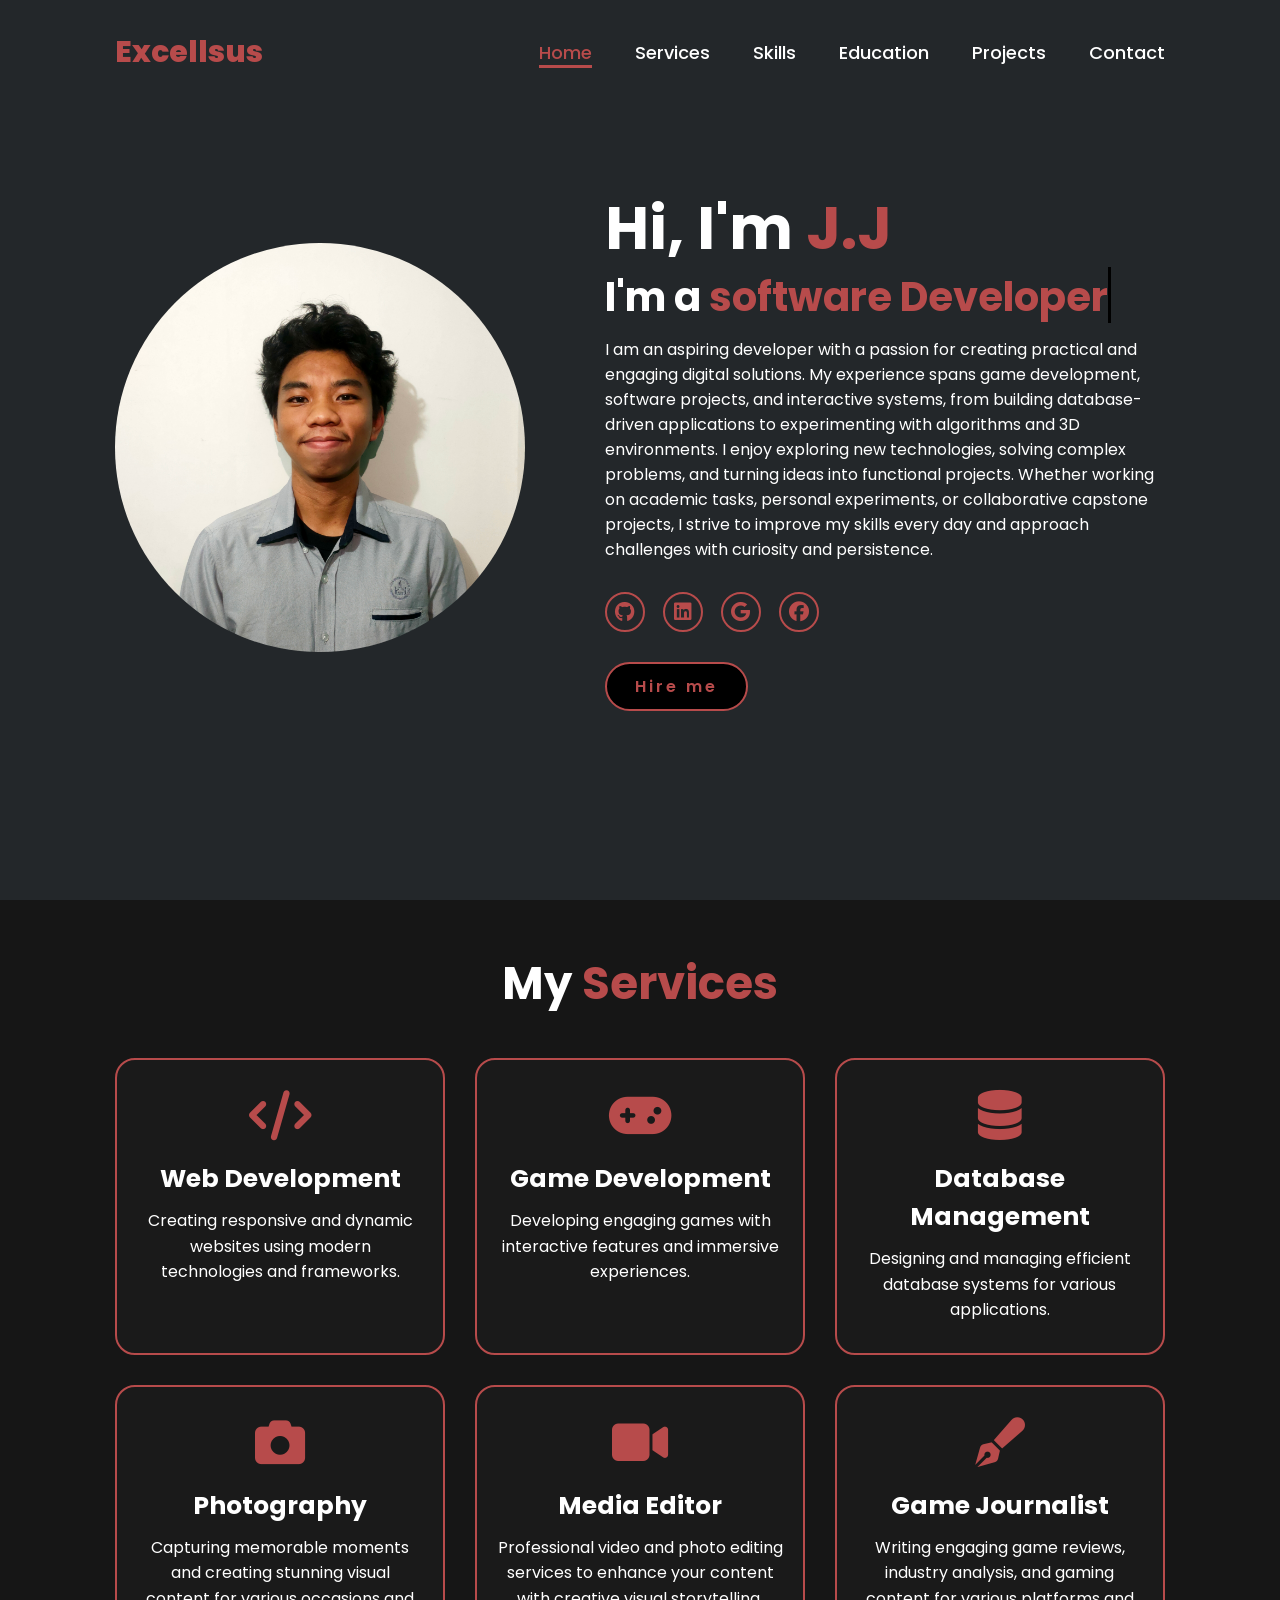
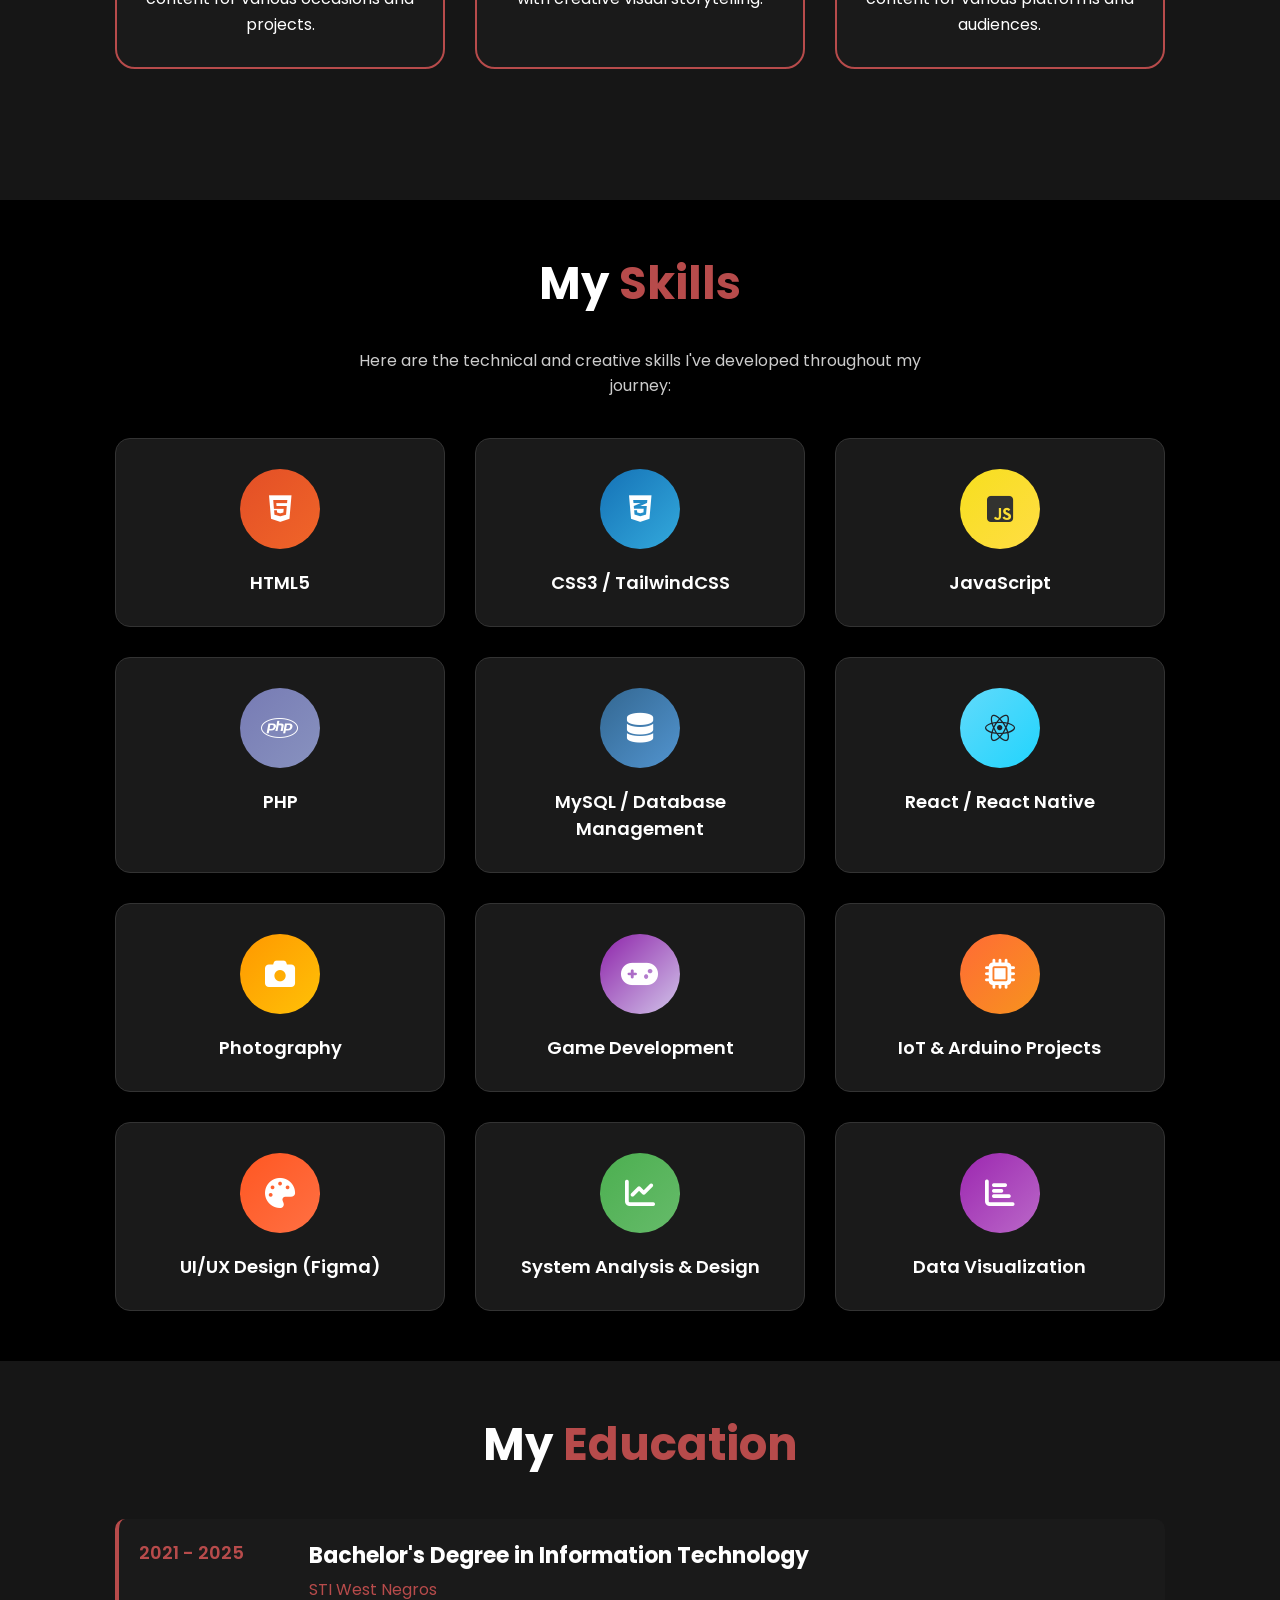
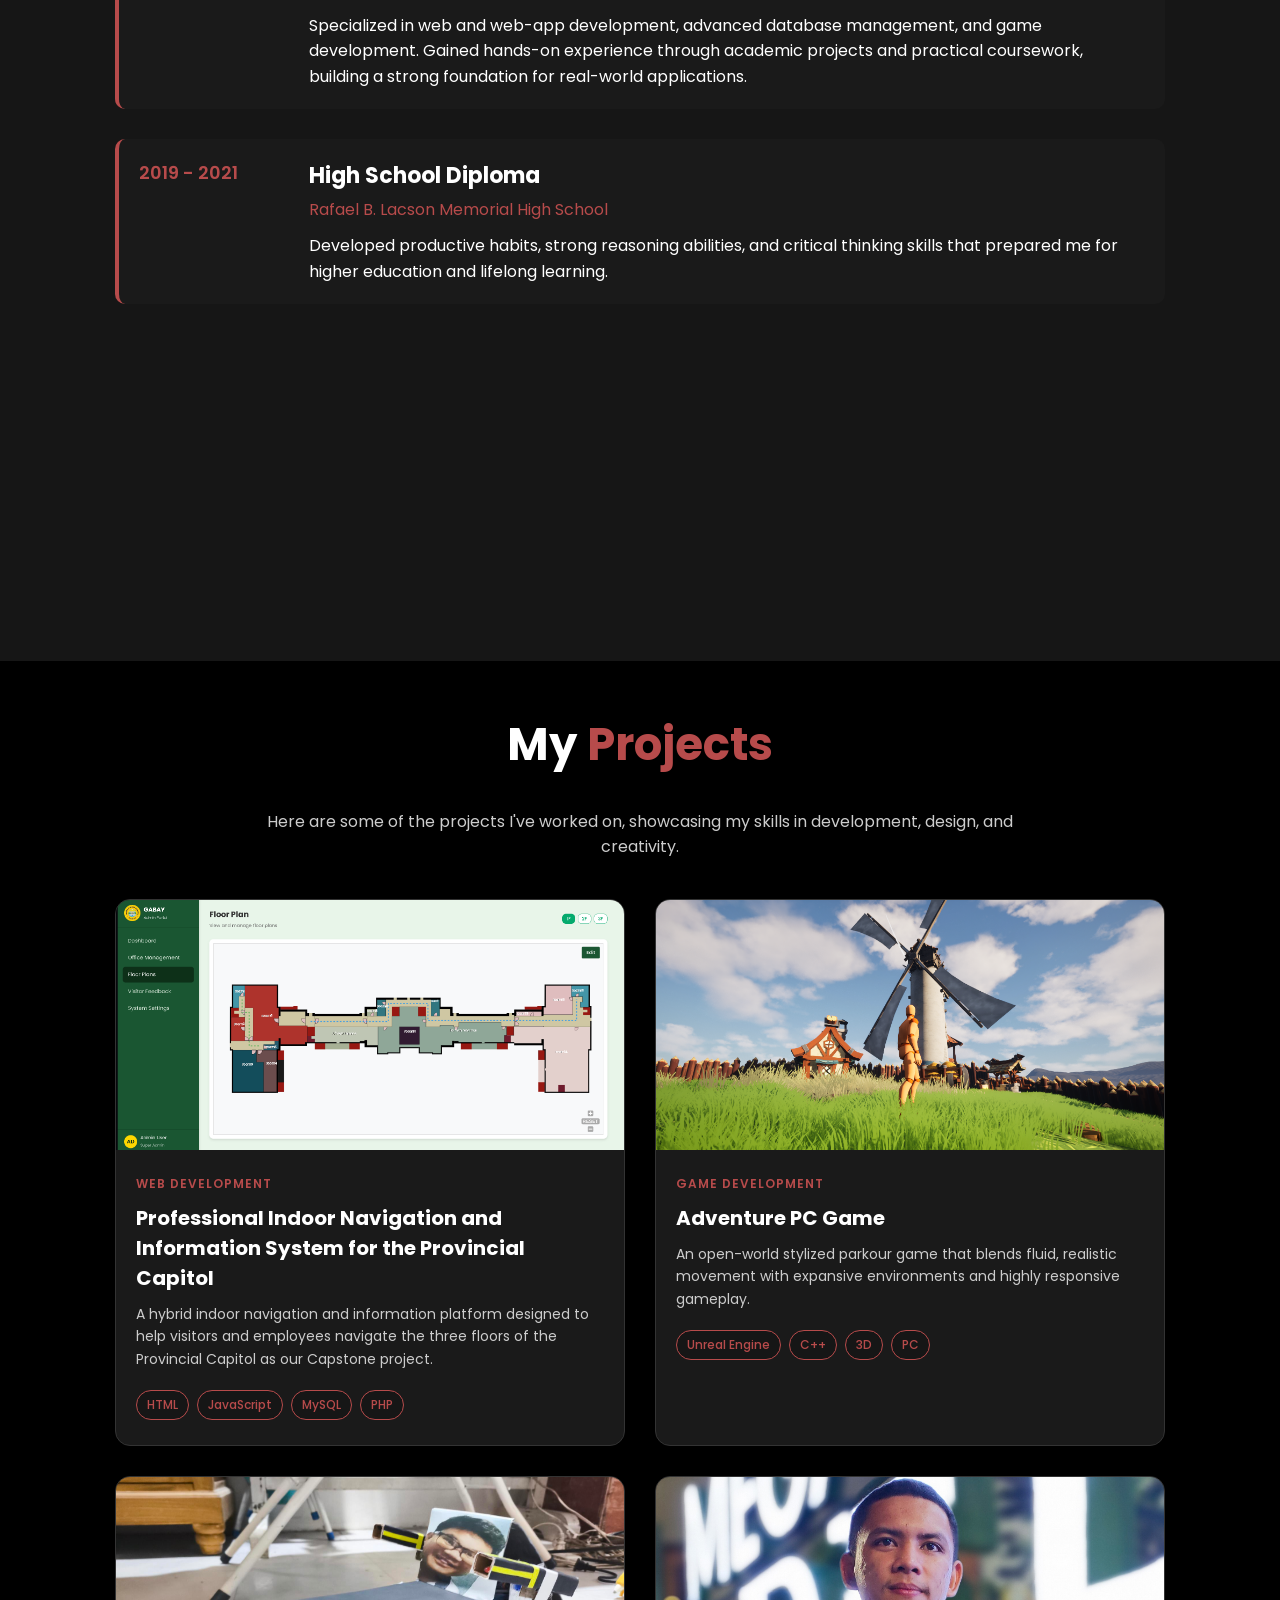
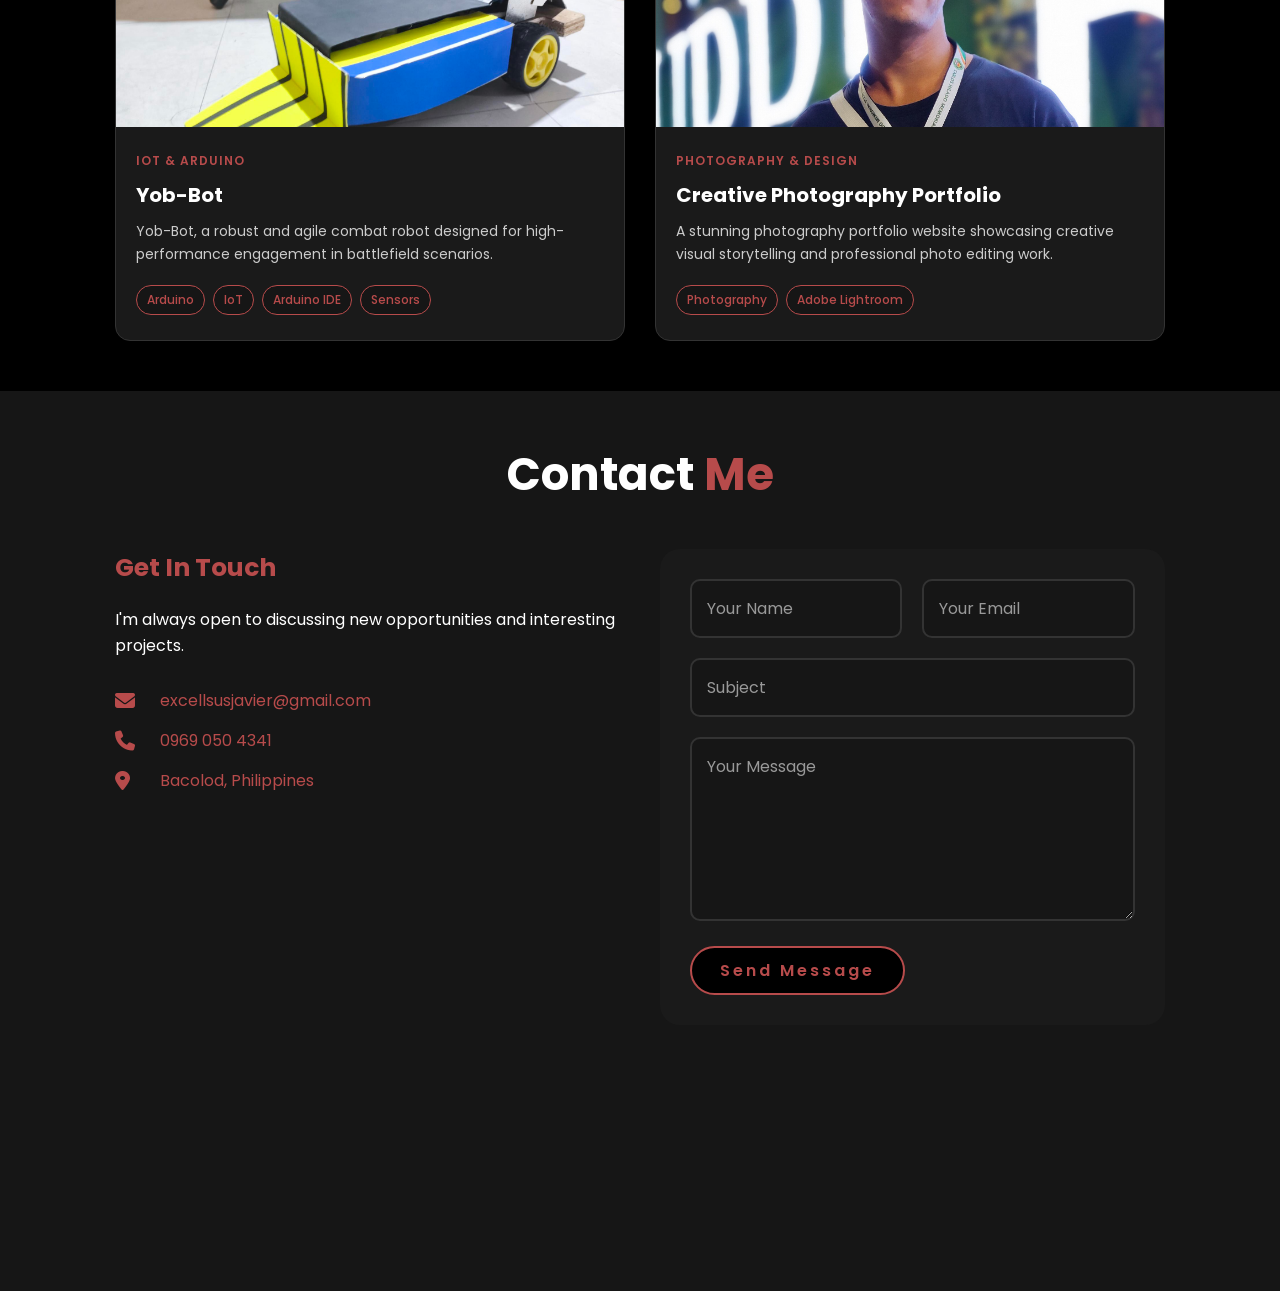
==== index.html @ 9adc3983 "Make chatbot bubble 50% height on all screen sizes" ====
<!DOCTYPE html>
<html lang="en">
    
<head>
    <meta charset="UTF-8">
    <meta name="viewport" content="width=device-width, initial-scale=1.0">
    <link rel="stylesheet" href="https://cdnjs.cloudflare.com/ajax/libs/font-awesome/6.5.2/css/all.min.css">
    <link rel="stylesheet" href="style.css">
    <title>Portfolio Website</title>
</head>
<body>
    <header>
        <a href="#" class="logo">Excellsus</a>

        <nav>
            <a href="#home" class="active"> Home</a>
            <a href="#services" >Services</a>
            <a href="#skills" >Skills</a>
            <a href="#education" >Education</a>
            <a href="#projects" >Projects</a>
            <a href="#contact" >Contact</a>
        </nav>
    </header>
    <section class="home" id="home">
        <div class="home-img">
            <img src="IMG20250401174616.jpg" alt="">
        </div>
        <div class="home-content">
            <h1>Hi, I'm <span>J.J</span></h1>
            <h3 class="typing-text">I'm a <span></span></h3>
            <p>I am an aspiring developer with a passion for creating practical and engaging digital solutions. My experience spans game development, software projects, and interactive systems, from building database-driven applications to experimenting with algorithms and 3D environments. I enjoy exploring new technologies, solving complex problems, and turning ideas into functional projects. Whether working on academic tasks, personal experiments, or collaborative capstone projects, I strive to improve my skills every day and approach challenges with curiosity and persistence.</p>
            <div class="social-icons">
                
                <a href="#"><i class="fa-brands fa-github"></i></a>
                <a href="#"><i class="fa-brands fa-linkedin"></i></a>
                <a href="#"><i class="fa-brands fa-google"></i></a>
                <a href="#"><i class="fa-brands fa-facebook"></i></a>

            </div>
            <a href="#" class="btn">Hire me</a>
        </div>
    </section>

    <!-- Services Section -->
    <section class="services" id="services">
        <h2 class="heading">My <span>Services</span></h2>
        <div class="services-container">
            <div class="service-box">
                <i class="fas fa-code"></i>
                <h3>Web Development</h3>
                <p>Creating responsive and dynamic websites using modern technologies and frameworks.</p>
            </div>
            <div class="service-box">
                <i class="fas fa-gamepad"></i>
                <h3>Game Development</h3>
                <p>Developing engaging games with interactive features and immersive experiences.</p>
            </div>
            <div class="service-box">
                <i class="fas fa-database"></i>
                <h3>Database Management</h3>
                <p>Designing and managing efficient database systems for various applications.</p>
            </div>
            <div class="service-box">
                <i class="fas fa-camera"></i>
                <h3>Photography</h3>
                <p>Capturing memorable moments and creating stunning visual content for various occasions and projects.</p>
            </div>
            <div class="service-box">
                <i class="fas fa-video"></i>
                <h3>Media Editor</h3>
                <p>Professional video and photo editing services to enhance your content with creative visual storytelling.</p>
            </div>
            <div class="service-box">
                <i class="fas fa-pen-fancy"></i>
                <h3>Game Journalist</h3>
                <p>Writing engaging game reviews, industry analysis, and gaming content for various platforms and audiences.</p>
            </div>
            
        </div>
    </section>

    <!-- Skills Section -->
    <section class="skills" id="skills">
        <h2 class="heading">My <span>Skills</span></h2>
        <p class="skills-description">Here are the technical and creative skills I've developed throughout my journey:</p>
        <div class="skills-container">
            <div class="skill-card">
                <div class="skill-icon html5">
                    <i class="fab fa-html5"></i>
                </div>
                <h3>HTML5</h3>
            </div>
            <div class="skill-card">
                <div class="skill-icon css3">
                    <i class="fab fa-css3-alt"></i>
                </div>
                <h3>CSS3 / TailwindCSS</h3>
            </div>
            <div class="skill-card">
                <div class="skill-icon javascript">
                    <i class="fab fa-js-square"></i>
                </div>
                <h3>JavaScript</h3>
            </div>
            <div class="skill-card">
                <div class="skill-icon php">
                    <i class="fab fa-php"></i>
                </div>
                <h3>PHP</h3>
            </div>
            <div class="skill-card">
                <div class="skill-icon database">
                    <i class="fas fa-database"></i>
                </div>
                <h3>MySQL / Database Management</h3>
            </div>
            <div class="skill-card">
                <div class="skill-icon react">
                    <i class="fab fa-react"></i>
                </div>
                <h3>React / React Native</h3>
            </div>
                <div class="skill-card">
                    <div class="skill-icon photography">
                        <i class="fas fa-camera"></i>
                    </div>
                    <h3>Photography</h3>
                </div>
                <div class="skill-card">
                    <div class="skill-icon gamedev">
                        <i class="fas fa-gamepad"></i>
                    </div>
                    <h3>Game Development</h3>
                </div>
            <div class="skill-card">
                <div class="skill-icon iot">
                    <i class="fas fa-microchip"></i>
                </div>
                <h3>IoT & Arduino Projects</h3>
            </div>
            <div class="skill-card">
                <div class="skill-icon design">
                    <i class="fas fa-palette"></i>
                </div>
                <h3>UI/UX Design (Figma)</h3>
            </div>
            <div class="skill-card">
                <div class="skill-icon analytics">
                    <i class="fas fa-chart-line"></i>
                </div>
                <h3>System Analysis & Design</h3>
            </div>
            <div class="skill-card">
                <div class="skill-icon visualization">
                    <i class="fas fa-chart-bar"></i>
                </div>
                <h3>Data Visualization</h3>
            </div>
        </div>
    </section>

    <!-- Education Section -->
    <section class="education" id="education">
        <h2 class="heading">My <span>Education</span></h2>
        <div class="education-container">
            <div class="education-item">
                <div class="education-year">2021 - 2025</div>
                <div class="education-content">
                    <h3>Bachelor's Degree in Information Technology</h3>
                    <p class="institution">STI West Negros</p>
                        <p>Specialized in web and web-app development, advanced database management, and game development. Gained hands-on experience through academic projects and practical coursework, building a strong foundation for real-world applications.</p>
                </div>
            </div>
            <div class="education-item">
                <div class="education-year">2019 - 2021</div>
                <div class="education-content">
                    <h3>High School Diploma</h3>
                    <p class="institution">Rafael B. Lacson Memorial High School</p>
                        <p>Developed productive habits, strong reasoning abilities, and critical thinking skills that prepared me for higher education and lifelong learning.</p>
                </div>
            </div>
        </div>
    </section>

    <!-- Projects Section -->
    <section class="projects" id="projects">
        <h2 class="heading">My <span>Projects</span></h2>
        <p class="projects-description">Here are some of the projects I've worked on, showcasing my skills in development, design, and creativity.</p>
        <div class="projects-container">
            <div class="project-card">
                <div class="project-media">
                    <img src="My projects/image.png" alt="E-commerce Website" class="project-image">
                    <div class="project-overlay">
                        <div class="project-links">
                            <a href="#" class="project-link"><i class="fas fa-external-link-alt"></i></a>
                            <a href="#" class="project-link"><i class="fab fa-github"></i></a>
                        </div>
                    </div>
                </div>
                <div class="project-content">
                    <div class="project-category">Web Development</div>
                    <h3>Professional Indoor Navigation and Information System for the Provincial Capitol</h3>
                    <p>A hybrid indoor navigation and information platform designed to help visitors and employees navigate the three floors of the Provincial Capitol as our Capstone project.</p>
                    <div class="project-tech">
                        <span>HTML</span>
                        <span>JavaScript</span>
                        <span>MySQL</span>
                        <span>PHP</span>
                    </div>
                </div>
            </div>

            <div class="project-card">
                <div class="project-media">
                    <img src="My projects/myGame.png" alt="Video Game" class="project-image">
                    <div class="project-overlay">
                        <div class="project-links">
                            <a href="#" class="project-link"><i class="fas fa-external-link-alt"></i></a>
                            <a href="#" class="project-link"><i class="fab fa-github"></i></a>
                        </div>
                    </div>
                </div>
                <div class="project-content">
                    <div class="project-category">Game Development</div>
                    <h3>Adventure PC Game</h3>
                    <p>An open-world stylized parkour game that blends fluid, realistic movement with expansive environments and highly responsive gameplay.</p>
                    <div class="project-tech">
                        <span>Unreal Engine</span>
                        <span>C++</span>
                        <span>3D</span>
                        <span>PC</span>
                    </div>
                </div>
            </div>

            <div class="project-card">
                <div class="project-media">
                    <img src="./My projects/Yob-Bot.jpg" alt="IoT Smart Home" class="project-image">
                    <div class="project-overlay">
                        <div class="project-links">
                            <a href="#" class="project-link"><i class="fas fa-external-link-alt"></i></a>
                            <a href="#" class="project-link"><i class="fab fa-github"></i></a>
                        </div>
                    </div>
                </div>
                <div class="project-content">
                    <div class="project-category">IoT & Arduino</div>
                    <h3>Yob-Bot</h3>
                    <p>Yob-Bot, a robust and agile combat robot designed for high-performance engagement in battlefield scenarios. </p>
                    <div class="project-tech">
                        <span>Arduino</span>
                        <span>IoT</span>
                        <span>Arduino IDE</span>
                        <span>Sensors</span>
                    </div>
                </div>
            </div>

            <div class="project-card">
                <div class="project-media">
                    <img src="./My projects/Photography.jpg" alt="Photography Portfolio" class="project-image">
                    <div class="project-overlay">
                        <div class="project-links">
                            <a href="#" class="project-link"><i class="fas fa-external-link-alt"></i></a>
                            <a href="#" class="project-link"><i class="fab fa-github"></i></a>
                        </div>
                    </div>
                </div>
                <div class="project-content">
                    <div class="project-category">Photography & Design</div>
                    <h3>Creative Photography Portfolio</h3>
                    <p>A stunning photography portfolio website showcasing creative visual storytelling and professional photo editing work.</p>
                    <div class="project-tech">
                        <span>Photography</span>
                        <span>Adobe Lightroom</span>
                        
                    </div>
                </div>
            </div>

            
        </div>
    </section>

    <!-- Contact Section -->
    <section class="contact" id="contact">
        <h2 class="heading">Contact <span>Me</span></h2>
        <div class="contact-container">
            <div class="contact-info">
                <h3>Get In Touch</h3>
                <p>I'm always open to discussing new opportunities and interesting projects.</p>
                <div class="contact-details">
                    <div class="contact-item">
                        <i class="fas fa-envelope"></i>
                        <span>excellsusjavier@gmail.com</span>
                    </div>
                    <div class="contact-item">
                        <i class="fas fa-phone"></i>
                        <span>0969 050 4341</span>
                    </div>
                    <div class="contact-item">
                        <i class="fas fa-map-marker-alt"></i>
                        <span>Bacolod, Philippines</span>
                    </div>
                </div>
            </div>
            <div class="contact-form">
                <form>
                    <div class="form-group">
                        <input type="text" placeholder="Your Name" required>
                        <input type="email" placeholder="Your Email" required>
                    </div>
                    <div class="form-group">
                        <input type="text" placeholder="Subject" required>
                    </div>
                    <div class="form-group">
                        <textarea placeholder="Your Message" rows="6" required></textarea>
                    </div>
                    <button type="submit" class="btn">Send Message</button>
                </form>
            </div>
        </div>
    </section>

    <!-- Chatbase Chatbot -->
    <script>
    (function(){if(!window.chatbase||window.chatbase("getState")!=="initialized"){window.chatbase=(...arguments)=>{if(!window.chatbase.q){window.chatbase.q=[]}window.chatbase.q.push(arguments)};window.chatbase=new Proxy(window.chatbase,{get(target,prop){if(prop==="q"){return target.q}return(...args)=>target(prop,...args)}})}const onLoad=function(){const script=document.createElement("script");script.src="https://www.chatbase.co/embed.min.js";script.id="RoSh63TiToXPRk-L_12eT";script.domain="www.chatbase.co";document.body.appendChild(script)};if(document.readyState==="complete"){onLoad()}else{window.addEventListener("load",onLoad)}})();
    </script>

    <!-- Chatbase animation tweaker -->
    <script>
    (function tweakChatbase(){
        const applySizing = () => {
            const iframes = document.querySelectorAll('iframe[src*="chatbase"], iframe[title*="chatbase"], iframe[title*="Chatbase"]');
            const chatWindows = document.querySelectorAll('#chatbase-bubble-window, div[class*="chatbase"]:not([class*="button"])');
            
            // Apply to all chatbot elements on ALL screen sizes
            const applyStyles = (el) => {
                el.style.minHeight = '50vh';
                el.style.height = '50vh';
                el.style.maxHeight = '70vh';
                el.style.borderRadius = '16px';
                el.style.boxShadow = '0 4px 24px rgba(0, 0, 0, 0.5)';
                
                if (window.innerWidth >= 1200) {
                    el.style.width = '450px';
                    el.style.maxWidth = '450px';
                } else if (window.innerWidth <= 480) {
                    el.style.width = '92vw';
                    el.style.maxWidth = '92vw';
                } else if (window.innerWidth <= 768) {
                    el.style.width = '90vw';
                    el.style.maxWidth = '90vw';
                } else {
                    el.style.width = '400px';
                    el.style.maxWidth = '400px';
                }
            };
            
            iframes.forEach(applyStyles);
            chatWindows.forEach(applyStyles);
        };
        
        const observer = new MutationObserver((mutations) => {
            const btn = document.querySelector('#chatbase-bubble-button, .chatbase-bubble-button, [data-testid="bubble-button"]');
            if (btn && !btn.classList.contains('cb-pulse')) {
                btn.classList.add('cb-pulse');
            }
            applySizing();
        });
        observer.observe(document.body, { childList: true, subtree: true });
        
        // Apply on resize
        window.addEventListener('resize', applySizing);
        
        // Fallback - apply multiple times to catch late-loading elements
        setTimeout(applySizing, 1000);
        setTimeout(applySizing, 2000);
        setTimeout(applySizing, 4000);
    })();
    </script>

</body>
</html>
---- style.css ----
@import url('https://fonts.googleapis.com/css2?family=Poppins:wght@100;200;300;400;500;600&display=swap');

*{
    margin: 0;
    padding: 0;
    box-sizing: border-box;
    text-decoration: none;
    border: none;
    outline: none;
    font-family: 'Poppins', sans-serif;
}

html{
    font-size: 62.5%;
    overflow-x: hidden;
    scroll-behavior: smooth;
}

body{
    width: 100%;
    min-height: 100vh;
    overflow-x: hidden;
    background-color: #23272a;
    color: white;
    position: relative;
}

header{
    margin-top: 20px;
    position: fixed;
    top: 0;
    left: 0;
    width: 100%;
    padding: 1rem 9%;
    background-color: transparent;
    filter: drop-shadow(10px);
    display: flex;
    justify-content: space-between;
    align-items: center;
    z-index: 100;
}

.logo{
    font-size: 3rem;
    color: #b74b4b;
    font-weight: 800;
    cursor: pointer;
    transition: 0.5s ease;
}

.logo:hover{
    transform: scale(1.1);
}

nav a{
    font-size: 1.8rem;
    color: white;
    margin-left: 4rem;
    font-weight: 500;
    transition: 0.3s ease;
    border-bottom: 3px solid transparent;
}

nav a:hover,
nav a.active{
    color: #b74b4b;
    border-bottom: 3px solid #b74b4b;
}

@media(max-width:995px){
    nav{
        position: absolute;
        display: none;
        top: 0;
        right: 0;
        width: 40%;
        border-left: 3px solid #b74b4b;
        border-bottom: 3px solid #b74b4b;
        border-bottom-left-radius: 2rem;
        padding: 1rem solid;
        background-color: #161616;
        border-top: 0.1rem solid rgba(0,0,0,0.1);
    }

    nav.active{
        display: block;
    }

    nav a{
        display: block;
        font-size: 2rem;
        margin: 3rem 0;
    }

    nav a:hover,
    nav a.active{
        padding: 1rem;
        border-radius: 0.5rem;
        border-bottom: 0.5rem solid #b74b4b;
    }
}

section{
    min-height: 100vh;
    padding: 5rem 9% 5rem;
}

.home{
    display: flex;
    justify-content: center;
    align-items: center;
    gap: 8rem;
    background-color: #23272a;
}

.home .home-content h1{
    font-size: 6rem;
    font-weight: 700;
    line-height: 1.3;
}

span{
    color: #b74b4b;
}

.home-content h3{
    font-size: 4rem;
    margin-bottom: 1rem;
    font-weight: 700;
}

.home-content p{
    font-size: 1.6rem;
}

.home-img{
    border-radius: 50%;
}

.home-img img{
    position: relative;
    width: 32vw;
    border-radius: 50%;
    box-shadow: 0 0 25px solid #b74b4b;
    cursor: pointer;
    transition: 0.2s linear;
}

.home-img img:hover{
    font-size: 1.8rem;
    font-weight: 500;
}

.social-icons a{
    display: inline-flex;
    justify-content: center;
    align-items: center;
    width: 4rem;
    height: 4rem;
    background-color: transparent;
    border: 0.2rem solid #b74b4b;
    font-size: 2rem;
    border-radius: 50%;
    margin: 3rem 1.5rem 3rem 0;
    transition: 0.3s ease;
    color: #b74b4b;
}

.social-icons a:hover{
    color: black;
    transform: scale(1.3) translateY(-5px);
    background-color: #b74b4b;
    box-shadow: 0  0 25px #b74b4b;
}

.btn{
    display: inline-block;
    padding: 1rem 2.8rem;
    background-color: black;
    border-radius: 4rem;
    font-size: 1.6rem;
    color: #b74b4b;
    letter-spacing: 0.3rem;
    font-weight: 600;
    border: 2px solid #b74b4b;
    transition: 0.3s ease;
    cursor: pointer;
}

.btn:hover{
    transform: scale3d(1.03);
    background-color: #b74b4b;
    color: black;
    box-shadow: 0 0 25px #b74b4b;
}

.typing-text{
    font-size: 34px;
    font-weight: 600;
    min-width: 280px;
}

.typing-text span{
    position: relative;
}

.typing-text span::before{
    content: "software Developer";
    color: #b74b4b;
    animation: words 20s infinite;
}

.typing-text span::after{
    content: "";
    background-color:#23272a;
    position: absolute;
    width: calc(100% + 8px);
    height: 100%;
    border-left: 3px solid black;
    right: -8;
    animation: cursor 0.6s infinite;
}

@keyframes cursor{
    to{
        border-left: 3px solid #b74b4b;
    }
}

@keyframes words{
    0%, 20%{
        content: "Web Developer";
    }
    21%, 40%{
        content: "Game Developer";
    }
    41%, 60%{
        content: "Media Editor";
    }
    81%, 100%{
        content: "Photographer";
    }
}

@media (max-width: 1000px){
    .home{
        gap: 4rem;
    }
}

@media(max-width:995px){
    .home{
        flex-direction: column;
        margin: 5rem 4rem;
    }

    .home .home-content h3{
        font-size: 2.5rem;
    }

    .home-content h1{
        font-size: 5rem;
    }

    .home-img img{
        width: 70vw;
        margin-top: 4rem;
    }
}

/* General heading styles */
.heading{
    font-size: 4.5rem;
    text-align: center;
    margin-bottom: 3rem;
}

/* Services Section */
.services{
    background-color: #161616;
}

.services-container{
    display: grid;
    grid-template-columns: repeat(auto-fit, minmax(300px, 1fr));
    gap: 3rem;
    margin-top: 4rem;
}

.service-box{
    background-color: #1a1a1a;
    padding: 3rem 2rem;
    border-radius: 2rem;
    text-align: center;
    border: 0.2rem solid #b74b4b;
    transition: 0.3s ease;
}

.service-box:hover{
    transform: translateY(-10px);
    box-shadow: 0 0 25px #b74b4b;
}

.service-box i{
    font-size: 5rem;
    color: #b74b4b;
    margin-bottom: 2rem;
}

.service-box h3{
    font-size: 2.5rem;
    margin-bottom: 1rem;
}

.service-box p{
    font-size: 1.6rem;
    line-height: 1.6;
}

/* Skills Section */
.skills{
    background-color: black;
}

.skills-description{
    text-align: center;
    font-size: 1.6rem;
    margin-bottom: 4rem;
    color: #ccc;
    max-width: 600px;
    margin-left: auto;
    margin-right: auto;
}

.skills-container{
    display: grid;
    grid-template-columns: repeat(auto-fit, minmax(280px, 1fr));
    gap: 3rem;
    margin-top: 4rem;
    max-width: 1200px;
    margin-left: auto;
    margin-right: auto;
}

.skill-card{
    background-color: #1a1a1a;
    padding: 3rem 2rem;
    border-radius: 1.5rem;
    text-align: center;
    transition: 0.3s ease;
    border: 1px solid #333;
    position: relative;
    overflow: hidden;
}

.skill-card:hover{
    transform: translateY(-10px);
    box-shadow: 0 10px 30px rgba(183, 75, 75, 0.3);
    border-color: #b74b4b;
}

.skill-icon{
    width: 80px;
    height: 80px;
    margin: 0 auto 2rem;
    border-radius: 50%;
    display: flex;
    align-items: center;
    justify-content: center;
    font-size: 3rem;
    position: relative;
}

.skill-icon i{
    z-index: 2;
    position: relative;
}

/* Icon specific colors */
.skill-icon.html5{
    background: linear-gradient(135deg, #e34f26, #f06529);
    color: white;
}

.skill-icon.css3{
    background: linear-gradient(135deg, #1572b6, #33a9dc);
    color: white;
}

.skill-icon.javascript{
    background: linear-gradient(135deg, #f7df1e, #ffdd44);
    color: #323330;
}

.skill-icon.php{
    background: linear-gradient(135deg, #777bb4, #8892bf);
    color: white;
}

.skill-icon.database{
    background: linear-gradient(135deg, #336791, #5294cf);
    color: white;
}

.skill-icon.react{
    background: linear-gradient(135deg, #61dafb, #21d4fd);
    color: #20232a;
}

.skill-icon.photography{
    background: linear-gradient(135deg, #ff9800, #ffc107);
    color: white;
}

.skill-icon.gamedev{
    background: linear-gradient(135deg, #8e24aa, #d1c4e9);
    color: white;
}

.skill-icon.iot{
    background: linear-gradient(135deg, #ff6b35, #f7931e);
    color: white;
}

.skill-icon.design{
    background: linear-gradient(135deg, #ff5722, #ff7043);
    color: white;
}

.skill-icon.analytics{
    background: linear-gradient(135deg, #4caf50, #66bb6a);
    color: white;
}

.skill-icon.visualization{
    background: linear-gradient(135deg, #9c27b0, #ba68c8);
    color: white;
}

.skill-card h3{
    font-size: 1.8rem;
    margin-bottom: 0;
    color: white;
    font-weight: 600;
}

/* Education Section */
.education{
    background-color: #161616;
}

.education-container{
    margin-top: 4rem;
}

.education-item{
    display: flex;
    margin-bottom: 3rem;
    padding: 2rem;
    background-color: #1a1a1a;
    border-radius: 1rem;
    border-left: 0.4rem solid #b74b4b;
}

.education-year{
    font-size: 1.8rem;
    font-weight: 600;
    color: #b74b4b;
    min-width: 150px;
    margin-right: 2rem;
}

.education-content h3{
    font-size: 2.2rem;
    margin-bottom: 0.5rem;
}

.institution{
    font-size: 1.4rem;
    color: #b74b4b;
    margin-bottom: 1rem;
}

.education-content p{
    font-size: 1.6rem;
    line-height: 1.6;
}

/* Projects Section */
.projects{
    background-color: black;
}

.projects-description{
    text-align: center;
    font-size: 1.6rem;
    margin-bottom: 4rem;
    color: #ccc;
    max-width: 800px;
    margin-left: auto;
    margin-right: auto;
}

.projects-container{
    display: grid;
    grid-template-columns: repeat(auto-fit, minmax(350px, 1fr));
    gap: 3rem;
    margin-top: 4rem;
}

.project-card{
    background-color: #1a1a1a;
    border-radius: 1.5rem;
    overflow: hidden;
    transition: 0.3s ease;
    border: 1px solid #333;
    position: relative;
}

.project-card:hover{
    transform: translateY(-10px);
    box-shadow: 0 10px 30px rgba(183, 75, 75, 0.3);
    border-color: #b74b4b;
}

.project-media{
    position: relative;
    width: 100%;
    height: 250px;
    overflow: hidden;
}

.project-image{
    width: 100%;
    height: 100%;
    object-fit: cover;
    transition: 0.3s ease;
}

.project-card:hover .project-image{
    transform: scale(1.1);
}

.project-overlay{
    position: absolute;
    top: 0;
    left: 0;
    width: 100%;
    height: 100%;
    background: rgba(0, 0, 0, 0.8);
    display: flex;
    align-items: center;
    justify-content: center;
    opacity: 0;
    transition: 0.3s ease;
}

.project-card:hover .project-overlay{
    opacity: 1;
}

.project-links{
    display: flex;
    gap: 1.5rem;
}

.project-link{
    width: 50px;
    height: 50px;
    background-color: #b74b4b;
    border-radius: 50%;
    display: flex;
    align-items: center;
    justify-content: center;
    color: white;
    font-size: 1.8rem;
    transition: 0.3s ease;
    text-decoration: none;
}

.project-link:hover{
    background-color: white;
    color: #b74b4b;
    transform: scale(1.1);
}

.project-content{
    padding: 2.5rem 2rem;
}

.project-category{
    font-size: 1.2rem;
    color: #b74b4b;
    text-transform: uppercase;
    font-weight: 600;
    margin-bottom: 1rem;
    letter-spacing: 0.1rem;
}

.project-content h3{
    font-size: 2rem;
    margin-bottom: 1rem;
    color: white;
}

.project-content p{
    font-size: 1.4rem;
    line-height: 1.6;
    color: #ccc;
    margin-bottom: 2rem;
}

.project-tech{
    display: flex;
    flex-wrap: wrap;
    gap: 0.8rem;
}

.project-tech span{
    background-color: #161616;
    color: #b74b4b;
    padding: 0.5rem 1rem;
    border-radius: 2rem;
    font-size: 1.2rem;
    font-weight: 500;
    border: 1px solid #b74b4b;
}

/* Contact Section */
.contact{
    background-color: #161616;
}

.contact-container{
    display: grid;
    grid-template-columns: 1fr 1fr;
    gap: 4rem;
    margin-top: 4rem;
}

.contact-info h3{
    font-size: 2.5rem;
    margin-bottom: 2rem;
    color: #b74b4b;
}

.contact-info p{
    font-size: 1.6rem;
    margin-bottom: 3rem;
    line-height: 1.6;
}

.contact-details{
    margin-bottom: 3rem;
}

.contact-item{
    display: flex;
    align-items: center;
    margin-bottom: 1.5rem;
    font-size: 1.6rem;
}

.contact-item i{
    font-size: 2rem;
    color: #b74b4b;
    margin-right: 1.5rem;
    width: 30px;
}

.contact-form{
    background-color: #1a1a1a;
    padding: 3rem;
    border-radius: 2rem;
}

.form-group{
    margin-bottom: 2rem;
}

.form-group input,
.form-group textarea{
    width: 100%;
    padding: 1.5rem;
    background-color: #161616;
    border: 0.2rem solid #333;
    border-radius: 1rem;
    color: white;
    font-size: 1.6rem;
    resize: vertical;
}

.form-group input:focus,
.form-group textarea:focus{
    border-color: #b74b4b;
    outline: none;
}

.form-group input::placeholder,
.form-group textarea::placeholder{
    color: #999;
}

/* Chatbot responsive styling - 50% height on all screen sizes */
#chatbase-bubble-window,
div[class*="chatbase"]:not([class*="button"]),
iframe[src*="chatbase"],
iframe[title*="chatbase"],
iframe[title*="Chatbase"],
iframe[id*="chatbase"] {
    position: fixed !important;
    min-height: 50vh !important;
    height: 50vh !important;
    max-height: 70vh !important;
    width: 400px !important;
    max-width: 95vw !important;
    bottom: 90px !important;
    right: 20px !important;
    left: auto !important;
    top: auto !important;
    border-radius: 16px !important;
    box-shadow: 0 4px 24px rgba(0, 0, 0, 0.5) !important;
    font-size: 16px !important;
}

/* Scale content inside chatbot */
#chatbase-bubble-window *,
iframe[src*="chatbase"] * {
    font-size: inherit !important;
}

/* Larger screens - wider chatbot */
@media (min-width: 1200px) {
    #chatbase-bubble-window,
    div[class*="chatbase"]:not([class*="button"]),
    iframe[src*="chatbase"],
    iframe[title*="chatbase"],
    iframe[title*="Chatbase"],
    iframe[id*="chatbase"] {
        width: 450px !important;
        min-height: 50vh !important;
        height: 55vh !important;
        max-height: 75vh !important;
        bottom: 100px !important;
        right: 30px !important;
    }
}

/* Medium screens */
@media (max-width: 768px) {
    #chatbase-bubble-window,
    div[class*="chatbase"]:not([class*="button"]),
    iframe[src*="chatbase"],
    iframe[title*="chatbase"],
    iframe[title*="Chatbase"],
    iframe[id*="chatbase"] {
        width: 90vw !important;
        min-height: 50vh !important;
        height: 50vh !important;
        bottom: 80px !important;
        right: 5vw !important;
    }
}

/* Small screens */
@media (max-width: 480px) {
    #chatbase-bubble-window,
    div[class*="chatbase"]:not([class*="button"]),
    iframe[src*="chatbase"],
    iframe[title*="chatbase"],
    iframe[title*="Chatbase"],
    iframe[id*="chatbase"] {
        width: 92vw !important;
        min-height: 50vh !important;
        height: 50vh !important;
        right: 4vw !important;
        bottom: 75px !important;
    }
}

/* Ensure chatbot button is always visible and within viewport */
#chatbase-bubble-button,
.chatbase-bubble-button,
[data-testid="bubble-button"] {
    position: fixed !important;
    bottom: 20px !important;
    right: 20px !important;
    z-index: 9999 !important;
}

@media (max-width: 480px) {
    #chatbase-bubble-button,
    .chatbase-bubble-button,
    [data-testid="bubble-button"] {
        bottom: 16px !important;
        right: 16px !important;
    }
}

.cb-pulse{
    animation: cb-pulse 2s infinite;
}

@keyframes cb-pulse{
    0%{box-shadow: 0 0 0 0 rgba(183, 75, 75, 0.45);}
    70%{box-shadow: 0 0 0 12px rgba(183, 75, 75, 0);}
    100%{box-shadow: 0 0 0 0 rgba(183, 75, 75, 0);}
}

.form-group:first-child{
    display: grid;
    grid-template-columns: 1fr 1fr;
    gap: 2rem;
}

/* Responsive Design for new sections */
@media(max-width: 768px){
    .services-container{
        grid-template-columns: 1fr;
    }
    
    .skills-container{
        grid-template-columns: repeat(auto-fit, minmax(250px, 1fr));
        gap: 2rem;
    }
    
    .skill-card{
        padding: 2rem 1.5rem;
    }
    
    .skill-icon{
        width: 70px;
        height: 70px;
        font-size: 2.5rem;
        margin-bottom: 1.5rem;
    }
    
    .skill-card h3{
        font-size: 1.6rem;
    }
    
    .contact-container{
        grid-template-columns: 1fr;
    }
    
    .projects-container{
        grid-template-columns: repeat(auto-fit, minmax(300px, 1fr));
        gap: 2rem;
    }
    
    .project-media{
        height: 200px;
    }
    
    .project-content{
        padding: 2rem 1.5rem;
    }
    
    .project-content h3{
        font-size: 1.8rem;
    }
    
    .project-content p{
        font-size: 1.3rem;
    }
    
    .education-item{
        flex-direction: column;
    }
    
    .education-year{
        margin-bottom: 1rem;
        margin-right: 0;
    }
    
    .form-group:first-child{
        grid-template-columns: 1fr;
    }
}

@media(max-width: 480px){
    .skills-container{
        grid-template-columns: 1fr;
    }
    
    .projects-container{
        grid-template-columns: 1fr;
    }
    
    .project-media{
        height: 180px;
    }
}
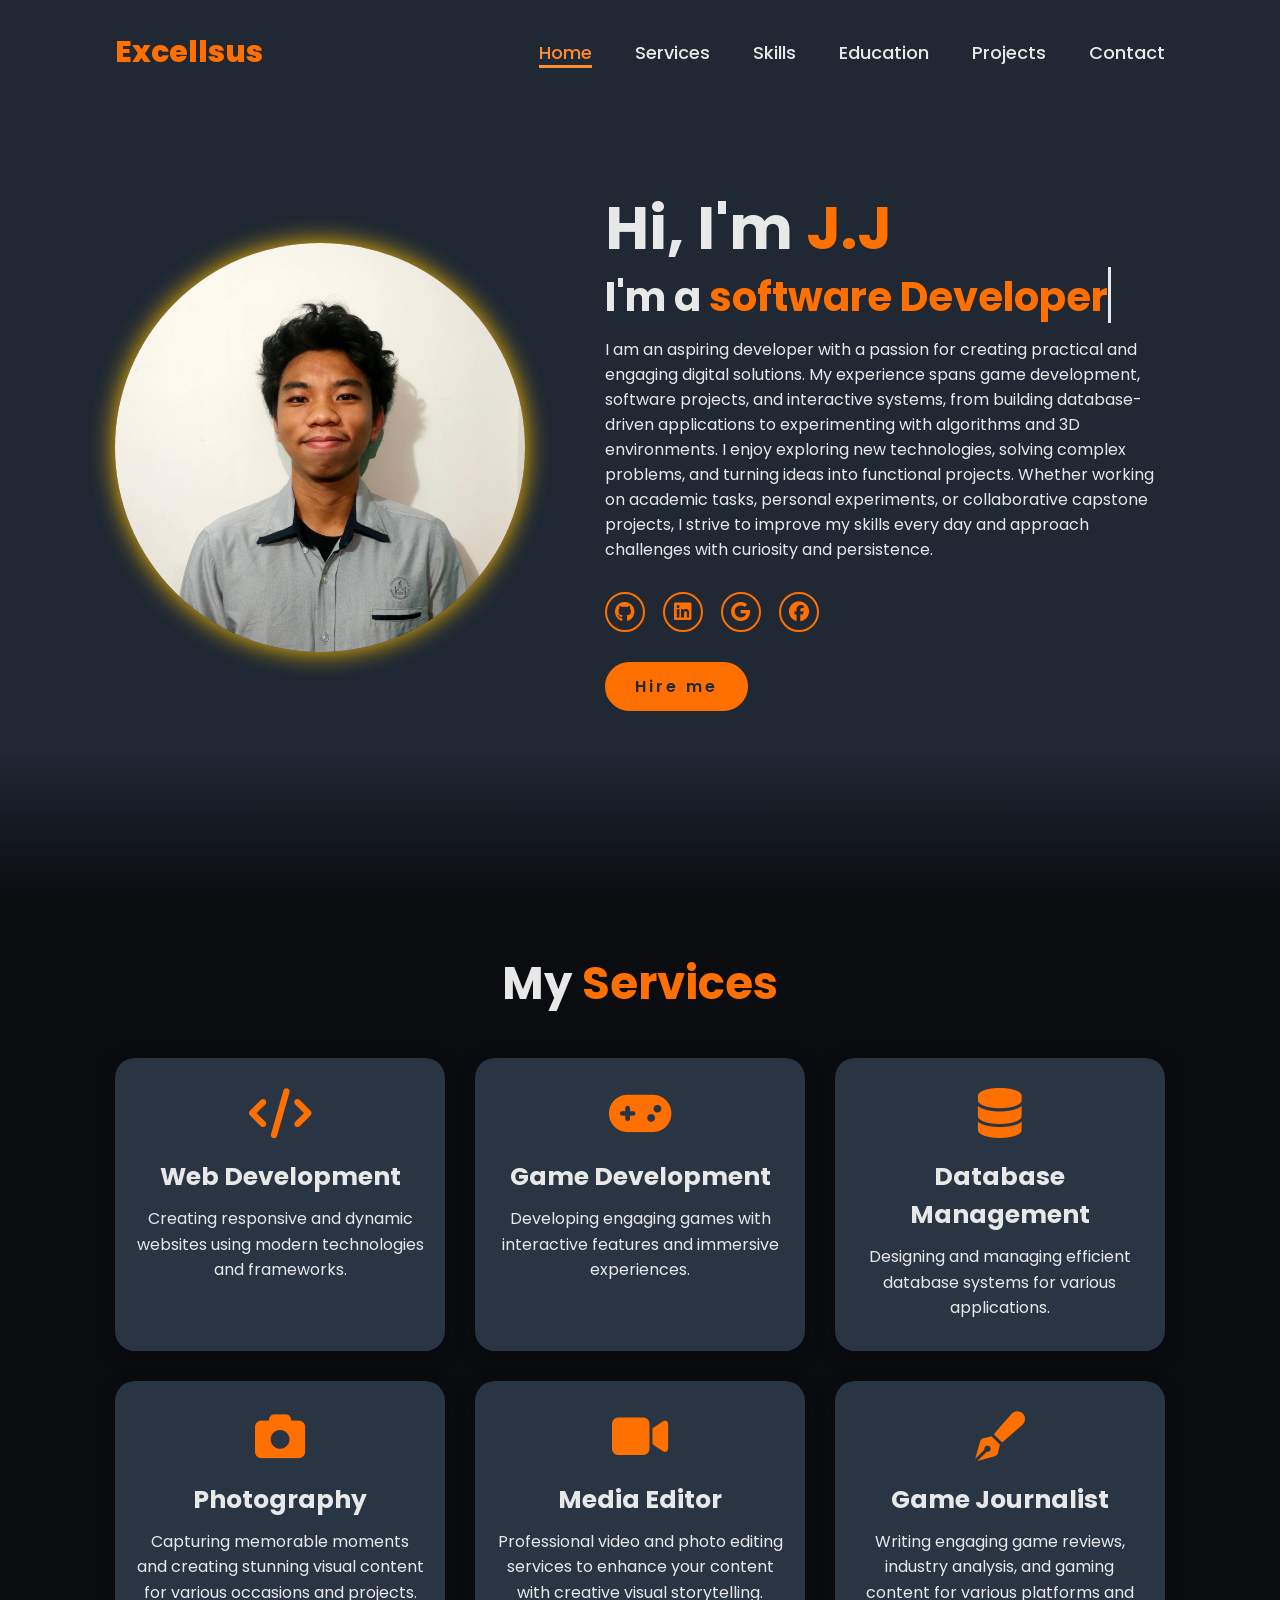
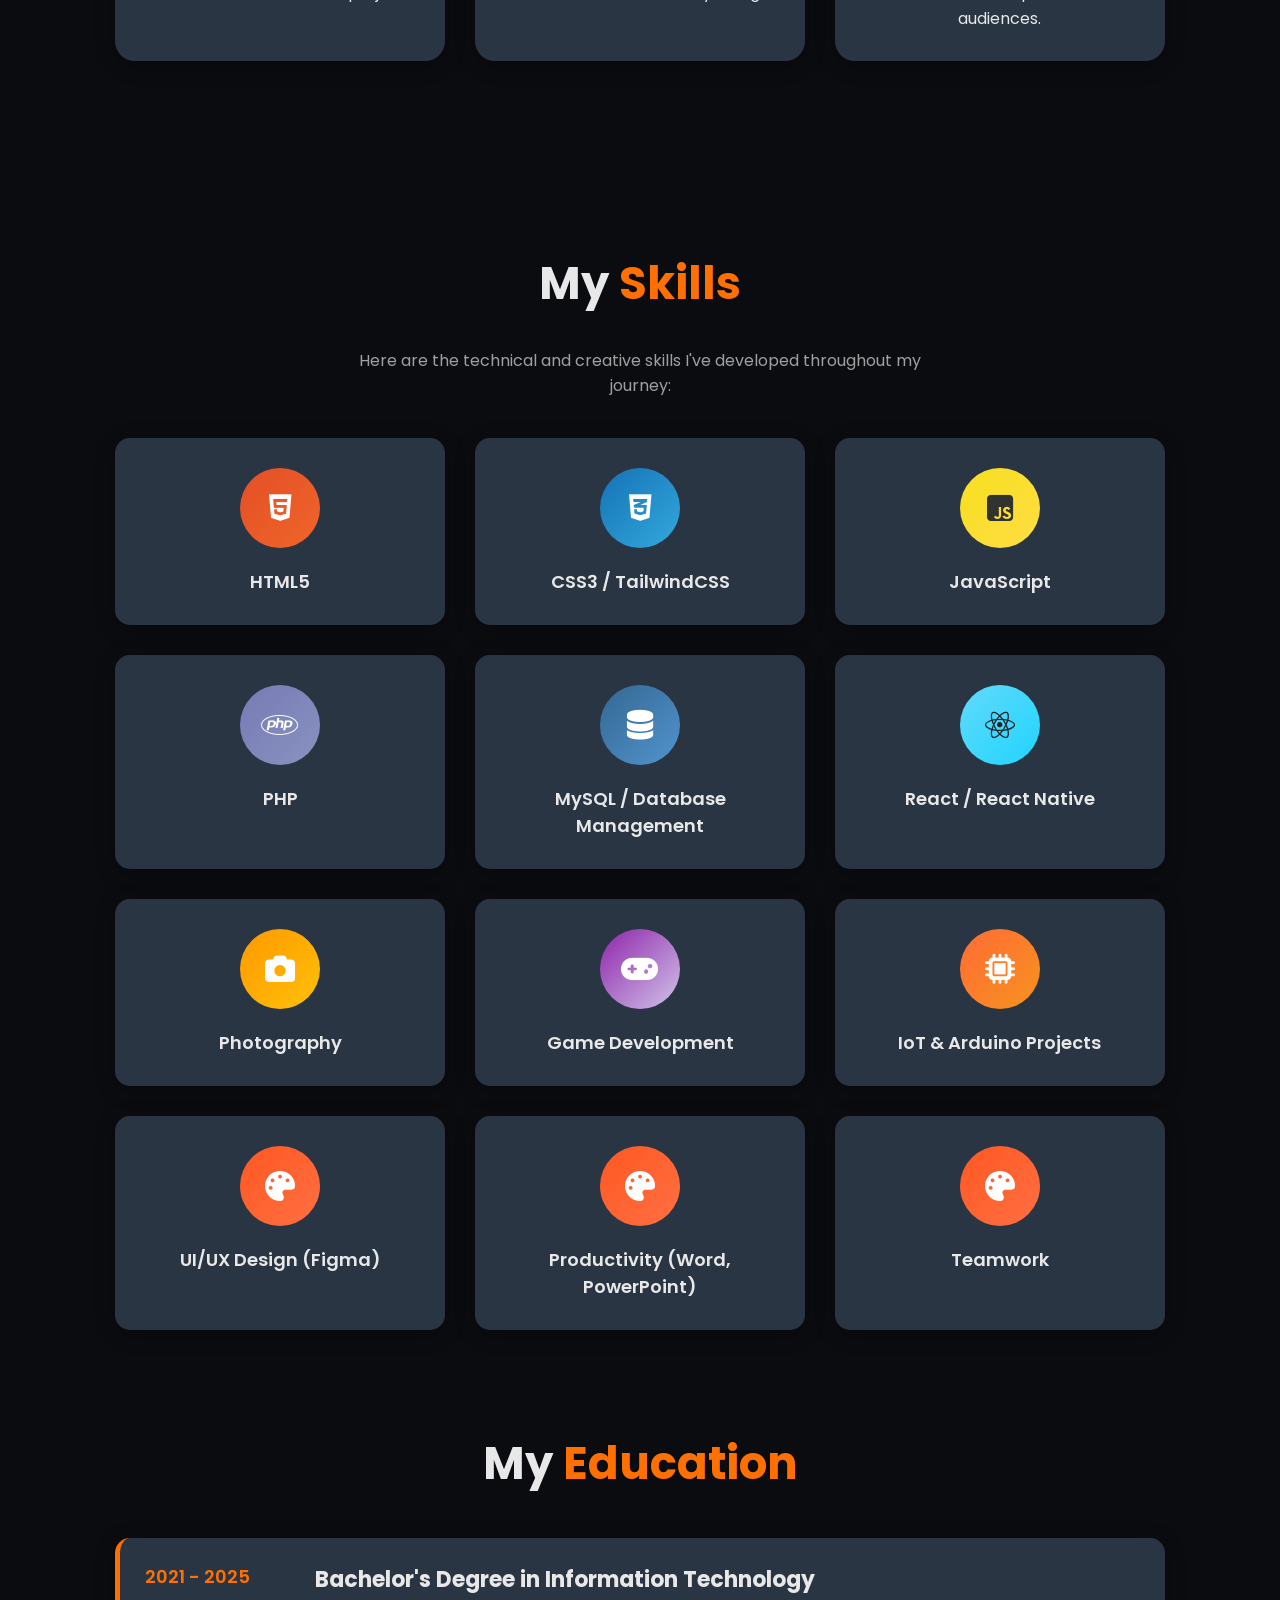
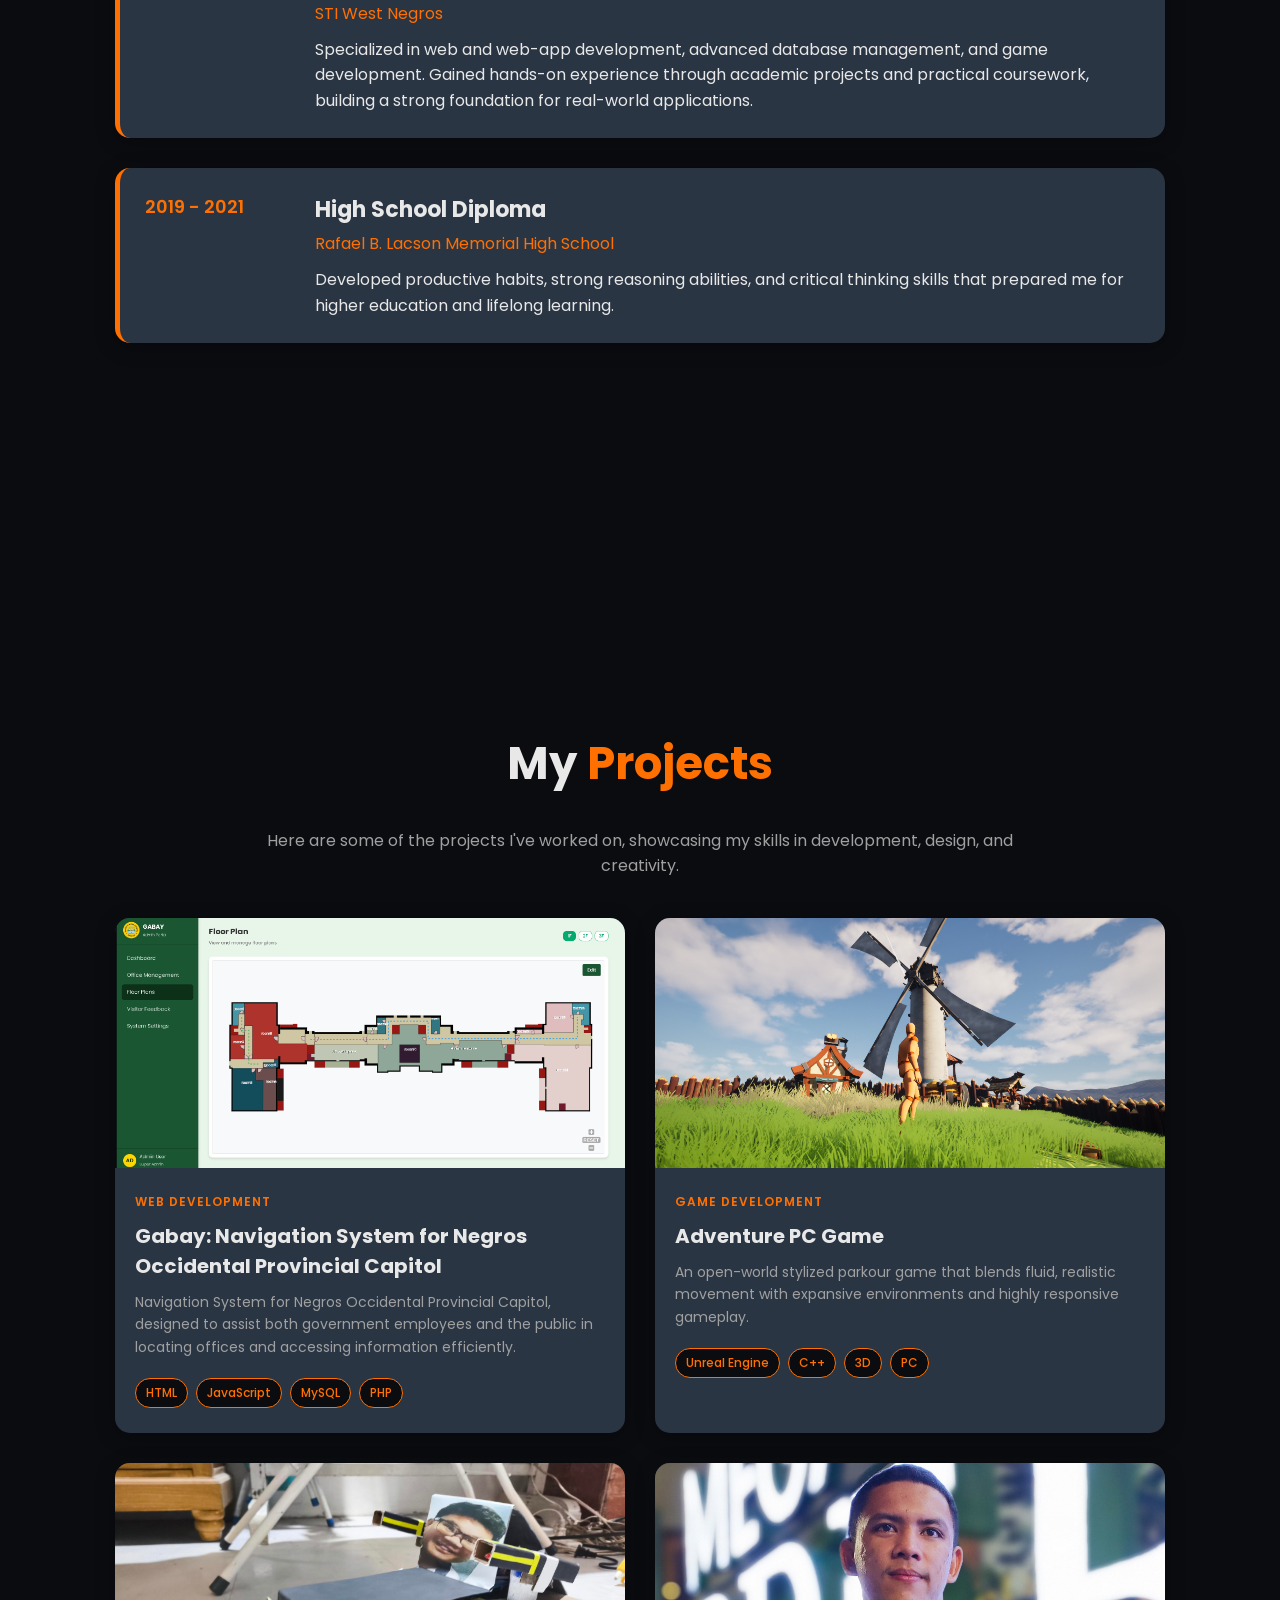
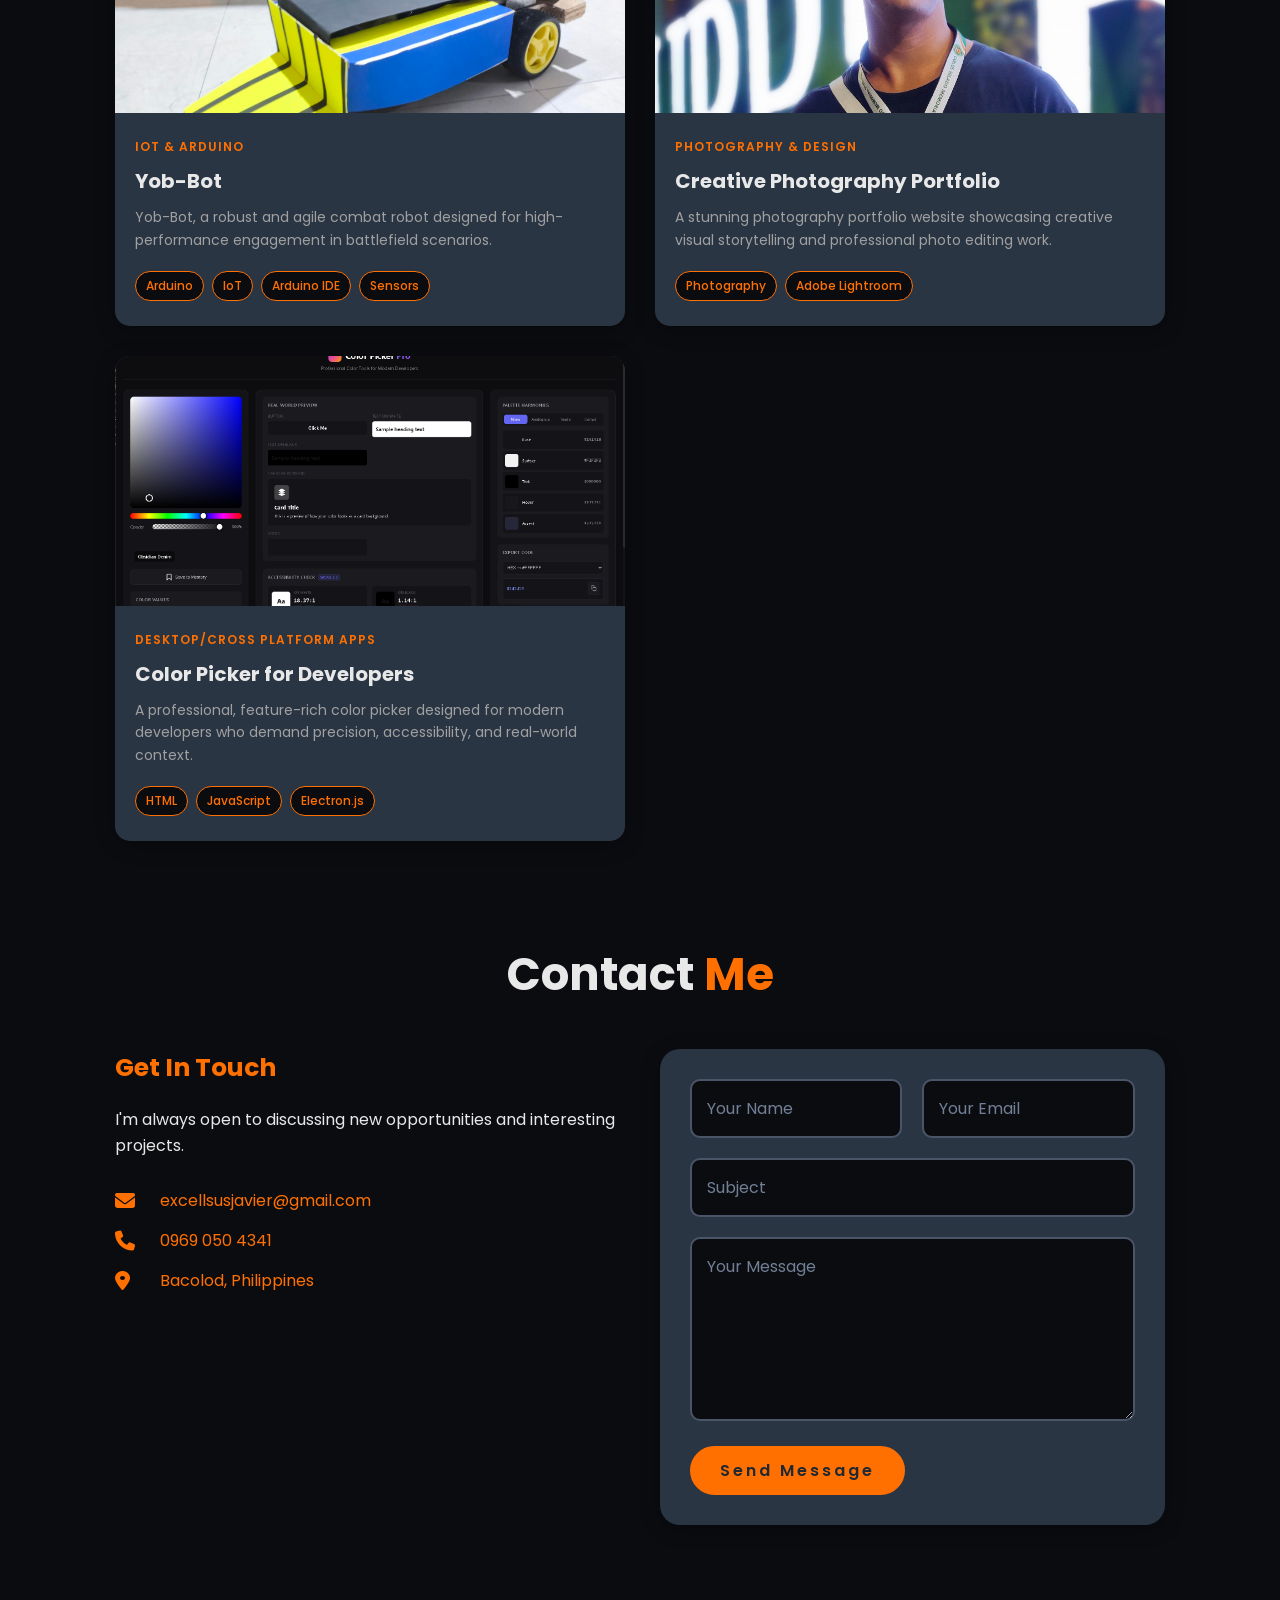
==== commit c557da19: "Update theme with dark background, gradient transitions, and improved visual hierarchy" ====
--- a/index.html
+++ b/index.html
@@ -145,16 +145,16 @@
                 <h3>UI/UX Design (Figma)</h3>
             </div>
             <div class="skill-card">
-                <div class="skill-icon analytics">
-                    <i class="fas fa-chart-line"></i>
-                </div>
-                <h3>System Analysis & Design</h3>
-            </div>
-            <div class="skill-card">
-                <div class="skill-icon visualization">
-                    <i class="fas fa-chart-bar"></i>
-                </div>
-                <h3>Data Visualization</h3>
+                <div class="skill-icon design">
+                    <i class="fas fa-palette"></i>
+                </div>
+                <h3>Productivity (Word, PowerPoint)</h3>
+            </div>
+            <div class="skill-card">
+                <div class="skill-icon design">
+                    <i class="fas fa-palette"></i>
+                </div>
+                <h3>Teamwork</h3>
             </div>
         </div>
     </section>
@@ -199,8 +199,11 @@
                 </div>
                 <div class="project-content">
                     <div class="project-category">Web Development</div>
-                    <h3>Professional Indoor Navigation and Information System for the Provincial Capitol</h3>
-                    <p>A hybrid indoor navigation and information platform designed to help visitors and employees navigate the three floors of the Provincial Capitol as our Capstone project.</p>
+                    <h3>Gabay: Navigation System for Negros Occidental
+Provincial Capitol</h3>
+                    <p>Navigation System for Negros Occidental
+Provincial Capitol, designed to assist both government employees and the public in
+locating offices and accessing information efficiently.</p>
                     <div class="project-tech">
                         <span>HTML</span>
                         <span>JavaScript</span>
@@ -274,6 +277,28 @@
                         <span>Photography</span>
                         <span>Adobe Lightroom</span>
                         
+                    </div>
+                </div>
+            </div>
+
+            <div class="project-card">
+                <div class="project-media">
+                    <img src="./My projects/ColorPickerPro.png" alt="Color Picker for Developers" class="project-image">
+                    <div class="project-overlay">
+                        <div class="project-links">
+                            <a href="#" class="project-link"><i class="fas fa-external-link-alt"></i></a>
+                            <a href="#" class="project-link"><i class="fab fa-github"></i></a>
+                        </div>
+                    </div>
+                </div>
+                <div class="project-content">
+                    <div class="project-category">Desktop/Cross Platform Apps</div>
+                    <h3>Color Picker for Developers</h3>
+                    <p>A professional, feature-rich color picker designed for modern developers who demand precision, accessibility, and real-world context.</p>
+                    <div class="project-tech">
+                        <span>HTML</span>
+                        <span>JavaScript</span>
+                        <span>Electron.js</span>
                     </div>
                 </div>
             </div>
@@ -330,53 +355,20 @@
     <!-- Chatbase animation tweaker -->
     <script>
     (function tweakChatbase(){
-        const applySizing = () => {
-            const iframes = document.querySelectorAll('iframe[src*="chatbase"], iframe[title*="chatbase"], iframe[title*="Chatbase"]');
-            const chatWindows = document.querySelectorAll('#chatbase-bubble-window, div[class*="chatbase"]:not([class*="button"])');
-            
-            // Apply to all chatbot elements on ALL screen sizes
-            const applyStyles = (el) => {
-                el.style.minHeight = '50vh';
-                el.style.height = '50vh';
-                el.style.maxHeight = '70vh';
-                el.style.borderRadius = '16px';
-                el.style.boxShadow = '0 4px 24px rgba(0, 0, 0, 0.5)';
-                
-                if (window.innerWidth >= 1200) {
-                    el.style.width = '450px';
-                    el.style.maxWidth = '450px';
-                } else if (window.innerWidth <= 480) {
-                    el.style.width = '92vw';
-                    el.style.maxWidth = '92vw';
-                } else if (window.innerWidth <= 768) {
-                    el.style.width = '90vw';
-                    el.style.maxWidth = '90vw';
-                } else {
-                    el.style.width = '400px';
-                    el.style.maxWidth = '400px';
-                }
-            };
-            
-            iframes.forEach(applyStyles);
-            chatWindows.forEach(applyStyles);
-        };
-        
         const observer = new MutationObserver((mutations) => {
             const btn = document.querySelector('#chatbase-bubble-button, .chatbase-bubble-button, [data-testid="bubble-button"]');
             if (btn && !btn.classList.contains('cb-pulse')) {
                 btn.classList.add('cb-pulse');
+                observer.disconnect();
             }
-            applySizing();
         });
         observer.observe(document.body, { childList: true, subtree: true });
         
-        // Apply on resize
-        window.addEventListener('resize', applySizing);
-        
-        // Fallback - apply multiple times to catch late-loading elements
-        setTimeout(applySizing, 1000);
-        setTimeout(applySizing, 2000);
-        setTimeout(applySizing, 4000);
+        // Fallback if MutationObserver doesn't catch it
+        setTimeout(() => {
+            const btn = document.querySelector('#chatbase-bubble-button, .chatbase-bubble-button, [data-testid="bubble-button"]');
+            if (btn) btn.classList.add('cb-pulse');
+        }, 2000);
     })();
     </script>
 
--- a/style.css
+++ b/style.css
@@ -16,12 +16,27 @@
     scroll-behavior: smooth;
 }
 
+:root{
+    --color-base: #FF7000;
+    --color-surface: #1F2833;
+    --color-surface-card: #2A3544;
+    --color-surface-alt: #0B0C10;
+    --color-text: #E8E8E8;
+    --color-text-muted: #A0A0A0;
+    --color-hover: #FF8B33;
+    --color-accent: #FFBF00;
+    --color-muted: #4A5568;
+    --color-muted-2: #718096;
+    --shadow-card: 0 4px 20px rgba(0, 0, 0, 0.3);
+    --shadow-hover: 0 8px 30px rgba(255, 112, 0, 0.35);
+}
+
 body{
     width: 100%;
     min-height: 100vh;
     overflow-x: hidden;
-    background-color: #23272a;
-    color: white;
+    background-color: var(--color-surface-alt);
+    color: var(--color-text);
     position: relative;
 }
 
@@ -42,7 +57,7 @@
 
 .logo{
     font-size: 3rem;
-    color: #b74b4b;
+    color: var(--color-base);
     font-weight: 800;
     cursor: pointer;
     transition: 0.5s ease;
@@ -54,7 +69,7 @@
 
 nav a{
     font-size: 1.8rem;
-    color: white;
+    color: var(--color-text);
     margin-left: 4rem;
     font-weight: 500;
     transition: 0.3s ease;
@@ -63,8 +78,8 @@
 
 nav a:hover,
 nav a.active{
-    color: #b74b4b;
-    border-bottom: 3px solid #b74b4b;
+    color: var(--color-hover);
+    border-bottom: 3px solid var(--color-hover);
 }
 
 @media(max-width:995px){
@@ -74,12 +89,12 @@
         top: 0;
         right: 0;
         width: 40%;
-        border-left: 3px solid #b74b4b;
-        border-bottom: 3px solid #b74b4b;
+        border-left: 3px solid var(--color-base);
+        border-bottom: 3px solid var(--color-base);
         border-bottom-left-radius: 2rem;
         padding: 1rem solid;
-        background-color: #161616;
-        border-top: 0.1rem solid rgba(0,0,0,0.1);
+        background-color: var(--color-surface);
+        border-top: 0.1rem solid rgba(102, 44, 0, 0.2);
     }
 
     nav.active{
@@ -96,7 +111,7 @@
     nav a.active{
         padding: 1rem;
         border-radius: 0.5rem;
-        border-bottom: 0.5rem solid #b74b4b;
+        border-bottom: 0.5rem solid var(--color-hover);
     }
 }
 
@@ -110,7 +125,19 @@
     justify-content: center;
     align-items: center;
     gap: 8rem;
-    background-color: #23272a;
+    background: var(--color-surface);
+    position: relative;
+}
+
+.home::after{
+    content: "";
+    position: absolute;
+    bottom: 0;
+    left: 0;
+    width: 100%;
+    height: 150px;
+    background: linear-gradient(to bottom, transparent 0%, var(--color-surface-alt) 100%);
+    pointer-events: none;
 }
 
 .home .home-content h1{
@@ -120,7 +147,7 @@
 }
 
 span{
-    color: #b74b4b;
+    color: var(--color-base);
 }
 
 .home-content h3{
@@ -141,7 +168,7 @@
     position: relative;
     width: 32vw;
     border-radius: 50%;
-    box-shadow: 0 0 25px solid #b74b4b;
+    box-shadow: 0 0 25px var(--color-accent);
     cursor: pointer;
     transition: 0.2s linear;
 }
@@ -158,40 +185,40 @@
     width: 4rem;
     height: 4rem;
     background-color: transparent;
-    border: 0.2rem solid #b74b4b;
+    border: 0.2rem solid var(--color-base);
     font-size: 2rem;
     border-radius: 50%;
     margin: 3rem 1.5rem 3rem 0;
     transition: 0.3s ease;
-    color: #b74b4b;
+    color: var(--color-base);
 }
 
 .social-icons a:hover{
-    color: black;
+    color: var(--color-surface);
     transform: scale(1.3) translateY(-5px);
-    background-color: #b74b4b;
-    box-shadow: 0  0 25px #b74b4b;
+    background-color: var(--color-hover);
+    box-shadow: 0  0 25px var(--color-hover);
 }
 
 .btn{
     display: inline-block;
     padding: 1rem 2.8rem;
-    background-color: black;
+    background-color: var(--color-base);
     border-radius: 4rem;
     font-size: 1.6rem;
-    color: #b74b4b;
+    color: var(--color-surface);
     letter-spacing: 0.3rem;
     font-weight: 600;
-    border: 2px solid #b74b4b;
+    border: 2px solid var(--color-base);
     transition: 0.3s ease;
     cursor: pointer;
 }
 
 .btn:hover{
     transform: scale3d(1.03);
-    background-color: #b74b4b;
-    color: black;
-    box-shadow: 0 0 25px #b74b4b;
+    background-color: var(--color-hover);
+    color: var(--color-surface);
+    box-shadow: 0 0 25px var(--color-hover);
 }
 
 .typing-text{
@@ -206,24 +233,24 @@
 
 .typing-text span::before{
     content: "software Developer";
-    color: #b74b4b;
+    color: var(--color-base);
     animation: words 20s infinite;
 }
 
 .typing-text span::after{
     content: "";
-    background-color:#23272a;
+    background-color: var(--color-surface);
     position: absolute;
     width: calc(100% + 8px);
     height: 100%;
-    border-left: 3px solid black;
+    border-left: 3px solid var(--color-text);
     right: -8;
     animation: cursor 0.6s infinite;
 }
 
 @keyframes cursor{
     to{
-        border-left: 3px solid #b74b4b;
+        border-left: 3px solid var(--color-base);
     }
 }
 
@@ -251,7 +278,7 @@
 @media(max-width:995px){
     .home{
         flex-direction: column;
-        margin: 5rem 4rem;
+        padding: 5rem 4rem;
     }
 
     .home .home-content h3{
@@ -277,7 +304,7 @@
 
 /* Services Section */
 .services{
-    background-color: #161616;
+    background-color: var(--color-surface-alt);
 }
 
 .services-container{
@@ -288,22 +315,23 @@
 }
 
 .service-box{
-    background-color: #1a1a1a;
+    background-color: var(--color-surface-card);
     padding: 3rem 2rem;
     border-radius: 2rem;
     text-align: center;
-    border: 0.2rem solid #b74b4b;
+    border: none;
+    box-shadow: var(--shadow-card);
     transition: 0.3s ease;
 }
 
 .service-box:hover{
     transform: translateY(-10px);
-    box-shadow: 0 0 25px #b74b4b;
+    box-shadow: var(--shadow-hover);
 }
 
 .service-box i{
     font-size: 5rem;
-    color: #b74b4b;
+    color: var(--color-base);
     margin-bottom: 2rem;
 }
 
@@ -319,14 +347,14 @@
 
 /* Skills Section */
 .skills{
-    background-color: black;
+    background-color: var(--color-surface-alt);
 }
 
 .skills-description{
     text-align: center;
     font-size: 1.6rem;
     margin-bottom: 4rem;
-    color: #ccc;
+    color: var(--color-text-muted);
     max-width: 600px;
     margin-left: auto;
     margin-right: auto;
@@ -343,20 +371,20 @@
 }
 
 .skill-card{
-    background-color: #1a1a1a;
+    background-color: var(--color-surface-card);
     padding: 3rem 2rem;
     border-radius: 1.5rem;
     text-align: center;
     transition: 0.3s ease;
-    border: 1px solid #333;
+    border: none;
+    box-shadow: var(--shadow-card);
     position: relative;
     overflow: hidden;
 }
 
 .skill-card:hover{
     transform: translateY(-10px);
-    box-shadow: 0 10px 30px rgba(183, 75, 75, 0.3);
-    border-color: #b74b4b;
+    box-shadow: var(--shadow-hover);
 }
 
 .skill-icon{
@@ -440,13 +468,13 @@
 .skill-card h3{
     font-size: 1.8rem;
     margin-bottom: 0;
-    color: white;
+    color: var(--color-text);
     font-weight: 600;
 }
 
 /* Education Section */
 .education{
-    background-color: #161616;
+    background-color: var(--color-surface-alt);
 }
 
 .education-container{
@@ -456,16 +484,23 @@
 .education-item{
     display: flex;
     margin-bottom: 3rem;
-    padding: 2rem;
-    background-color: #1a1a1a;
-    border-radius: 1rem;
-    border-left: 0.4rem solid #b74b4b;
+    padding: 2.5rem;
+    background-color: var(--color-surface-card);
+    border-radius: 1.5rem;
+    border-left: 0.5rem solid var(--color-base);
+    box-shadow: var(--shadow-card);
+    transition: 0.3s ease;
+}
+
+.education-item:hover{
+    box-shadow: var(--shadow-hover);
+    transform: translateX(5px);
 }
 
 .education-year{
     font-size: 1.8rem;
     font-weight: 600;
-    color: #b74b4b;
+    color: var(--color-base);
     min-width: 150px;
     margin-right: 2rem;
 }
@@ -477,7 +512,7 @@
 
 .institution{
     font-size: 1.4rem;
-    color: #b74b4b;
+    color: var(--color-base);
     margin-bottom: 1rem;
 }
 
@@ -488,14 +523,14 @@
 
 /* Projects Section */
 .projects{
-    background-color: black;
+    background-color: var(--color-surface-alt);
 }
 
 .projects-description{
     text-align: center;
     font-size: 1.6rem;
     margin-bottom: 4rem;
-    color: #ccc;
+    color: var(--color-text-muted);
     max-width: 800px;
     margin-left: auto;
     margin-right: auto;
@@ -509,18 +544,18 @@
 }
 
 .project-card{
-    background-color: #1a1a1a;
+    background-color: var(--color-surface-card);
     border-radius: 1.5rem;
     overflow: hidden;
     transition: 0.3s ease;
-    border: 1px solid #333;
+    border: none;
+    box-shadow: var(--shadow-card);
     position: relative;
 }
 
 .project-card:hover{
     transform: translateY(-10px);
-    box-shadow: 0 10px 30px rgba(183, 75, 75, 0.3);
-    border-color: #b74b4b;
+    box-shadow: var(--shadow-hover);
 }
 
 .project-media{
@@ -547,7 +582,7 @@
     left: 0;
     width: 100%;
     height: 100%;
-    background: rgba(0, 0, 0, 0.8);
+    background: rgba(11, 12, 16, 0.9);
     display: flex;
     align-items: center;
     justify-content: center;
@@ -567,20 +602,20 @@
 .project-link{
     width: 50px;
     height: 50px;
-    background-color: #b74b4b;
+    background-color: var(--color-base);
     border-radius: 50%;
     display: flex;
     align-items: center;
     justify-content: center;
-    color: white;
+    color: var(--color-surface);
     font-size: 1.8rem;
     transition: 0.3s ease;
     text-decoration: none;
 }
 
 .project-link:hover{
-    background-color: white;
-    color: #b74b4b;
+    background-color: var(--color-hover);
+    color: var(--color-surface);
     transform: scale(1.1);
 }
 
@@ -590,7 +625,7 @@
 
 .project-category{
     font-size: 1.2rem;
-    color: #b74b4b;
+    color: var(--color-base);
     text-transform: uppercase;
     font-weight: 600;
     margin-bottom: 1rem;
@@ -600,13 +635,13 @@
 .project-content h3{
     font-size: 2rem;
     margin-bottom: 1rem;
-    color: white;
+    color: var(--color-text);
 }
 
 .project-content p{
     font-size: 1.4rem;
     line-height: 1.6;
-    color: #ccc;
+    color: var(--color-text-muted);
     margin-bottom: 2rem;
 }
 
@@ -617,18 +652,18 @@
 }
 
 .project-tech span{
-    background-color: #161616;
-    color: #b74b4b;
+    background-color: var(--color-surface-alt);
+    color: var(--color-base);
     padding: 0.5rem 1rem;
     border-radius: 2rem;
     font-size: 1.2rem;
     font-weight: 500;
-    border: 1px solid #b74b4b;
+    border: 1px solid var(--color-base);
 }
 
 /* Contact Section */
 .contact{
-    background-color: #161616;
+    background-color: var(--color-surface-alt);
 }
 
 .contact-container{
@@ -641,7 +676,7 @@
 .contact-info h3{
     font-size: 2.5rem;
     margin-bottom: 2rem;
-    color: #b74b4b;
+    color: var(--color-base);
 }
 
 .contact-info p{
@@ -663,15 +698,16 @@
 
 .contact-item i{
     font-size: 2rem;
-    color: #b74b4b;
+    color: var(--color-base);
     margin-right: 1.5rem;
     width: 30px;
 }
 
 .contact-form{
-    background-color: #1a1a1a;
+    background-color: var(--color-surface-card);
     padding: 3rem;
     border-radius: 2rem;
+    box-shadow: var(--shadow-card);
 }
 
 .form-group{
@@ -682,100 +718,33 @@
 .form-group textarea{
     width: 100%;
     padding: 1.5rem;
-    background-color: #161616;
-    border: 0.2rem solid #333;
+    background-color: var(--color-surface-alt);
+    border: 0.2rem solid var(--color-muted);
     border-radius: 1rem;
-    color: white;
+    color: var(--color-text);
     font-size: 1.6rem;
     resize: vertical;
 }
 
 .form-group input:focus,
 .form-group textarea:focus{
-    border-color: #b74b4b;
+    border-color: var(--color-base);
     outline: none;
 }
 
 .form-group input::placeholder,
 .form-group textarea::placeholder{
-    color: #999;
-}
-
-/* Chatbot responsive styling - 50% height on all screen sizes */
+    color: var(--color-muted-2);
+}
+
+/* Chatbot responsive fix - ensure it stays within viewport */
 #chatbase-bubble-window,
-div[class*="chatbase"]:not([class*="button"]),
-iframe[src*="chatbase"],
 iframe[title*="chatbase"],
-iframe[title*="Chatbase"],
-iframe[id*="chatbase"] {
-    position: fixed !important;
-    min-height: 50vh !important;
-    height: 50vh !important;
-    max-height: 70vh !important;
-    width: 400px !important;
-    max-width: 95vw !important;
-    bottom: 90px !important;
-    right: 20px !important;
-    left: auto !important;
-    top: auto !important;
+iframe[title*="Chatbase"] {
+    max-width: min(400px, calc(100vw - 32px)) !important;
+    max-height: min(500px, calc(100vh - 120px)) !important;
     border-radius: 16px !important;
-    box-shadow: 0 4px 24px rgba(0, 0, 0, 0.5) !important;
-    font-size: 16px !important;
-}
-
-/* Scale content inside chatbot */
-#chatbase-bubble-window *,
-iframe[src*="chatbase"] * {
-    font-size: inherit !important;
-}
-
-/* Larger screens - wider chatbot */
-@media (min-width: 1200px) {
-    #chatbase-bubble-window,
-    div[class*="chatbase"]:not([class*="button"]),
-    iframe[src*="chatbase"],
-    iframe[title*="chatbase"],
-    iframe[title*="Chatbase"],
-    iframe[id*="chatbase"] {
-        width: 450px !important;
-        min-height: 50vh !important;
-        height: 55vh !important;
-        max-height: 75vh !important;
-        bottom: 100px !important;
-        right: 30px !important;
-    }
-}
-
-/* Medium screens */
-@media (max-width: 768px) {
-    #chatbase-bubble-window,
-    div[class*="chatbase"]:not([class*="button"]),
-    iframe[src*="chatbase"],
-    iframe[title*="chatbase"],
-    iframe[title*="Chatbase"],
-    iframe[id*="chatbase"] {
-        width: 90vw !important;
-        min-height: 50vh !important;
-        height: 50vh !important;
-        bottom: 80px !important;
-        right: 5vw !important;
-    }
-}
-
-/* Small screens */
-@media (max-width: 480px) {
-    #chatbase-bubble-window,
-    div[class*="chatbase"]:not([class*="button"]),
-    iframe[src*="chatbase"],
-    iframe[title*="chatbase"],
-    iframe[title*="Chatbase"],
-    iframe[id*="chatbase"] {
-        width: 92vw !important;
-        min-height: 50vh !important;
-        height: 50vh !important;
-        right: 4vw !important;
-        bottom: 75px !important;
-    }
+    box-shadow: 0 8px 32px rgba(255, 112, 0, 0.25) !important;
 }
 
 /* Ensure chatbot button is always visible and within viewport */
@@ -788,12 +757,26 @@
     z-index: 9999 !important;
 }
 
+/* Mobile optimizations for chatbot */
 @media (max-width: 480px) {
+    #chatbase-bubble-window,
+    iframe[title*="chatbase"],
+    iframe[title*="Chatbase"] {
+        max-width: calc(100vw - 24px) !important;
+        max-height: 60vh !important;
+        bottom: 70px !important;
+        right: 12px !important;
+        left: 12px !important;
+        margin: 0 auto !important;
+    }
+    
     #chatbase-bubble-button,
     .chatbase-bubble-button,
     [data-testid="bubble-button"] {
         bottom: 16px !important;
         right: 16px !important;
+        width: 50px !important;
+        height: 50px !important;
     }
 }
 
@@ -802,9 +785,9 @@
 }
 
 @keyframes cb-pulse{
-    0%{box-shadow: 0 0 0 0 rgba(183, 75, 75, 0.45);}
-    70%{box-shadow: 0 0 0 12px rgba(183, 75, 75, 0);}
-    100%{box-shadow: 0 0 0 0 rgba(183, 75, 75, 0);}
+    0%{box-shadow: 0 0 0 0 rgba(255, 112, 0, 0.45);}
+    70%{box-shadow: 0 0 0 12px rgba(255, 112, 0, 0);}
+    100%{box-shadow: 0 0 0 0 rgba(255, 112, 0, 0);}
 }
 
 .form-group:first-child{
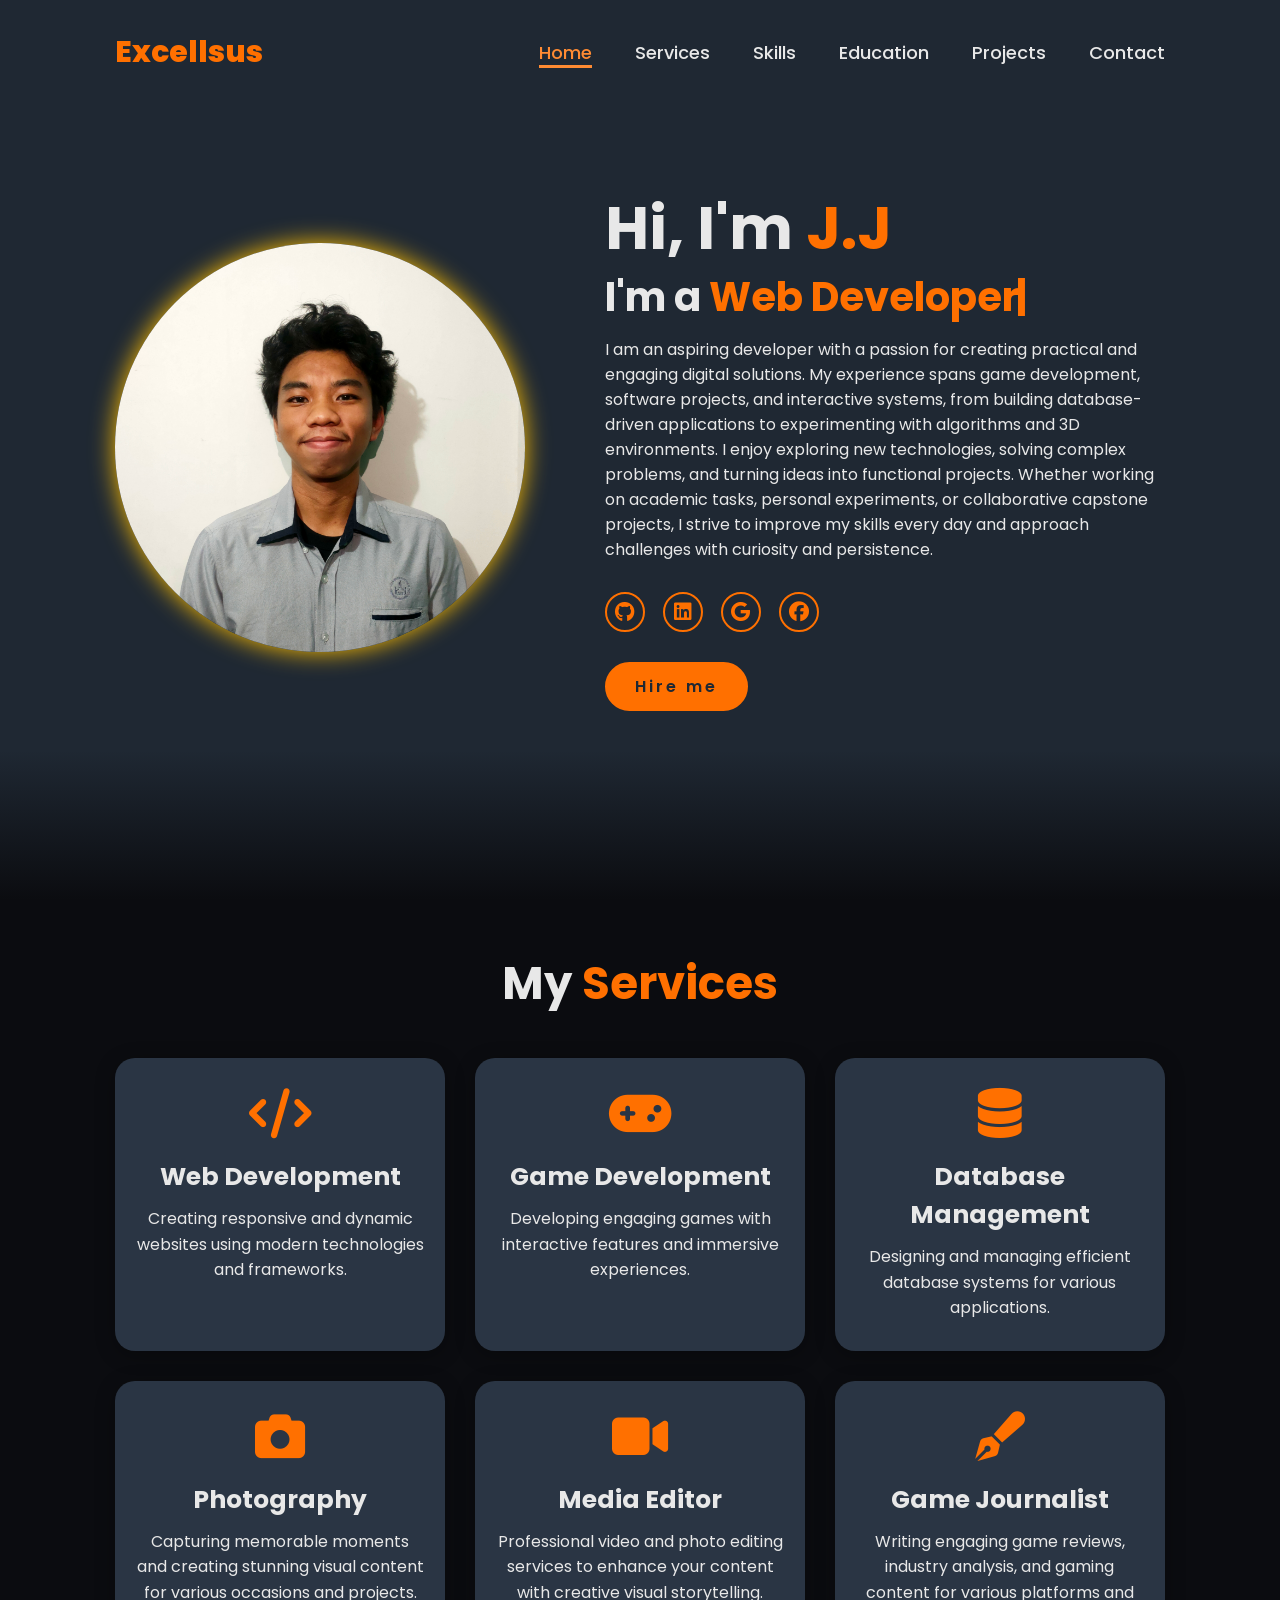
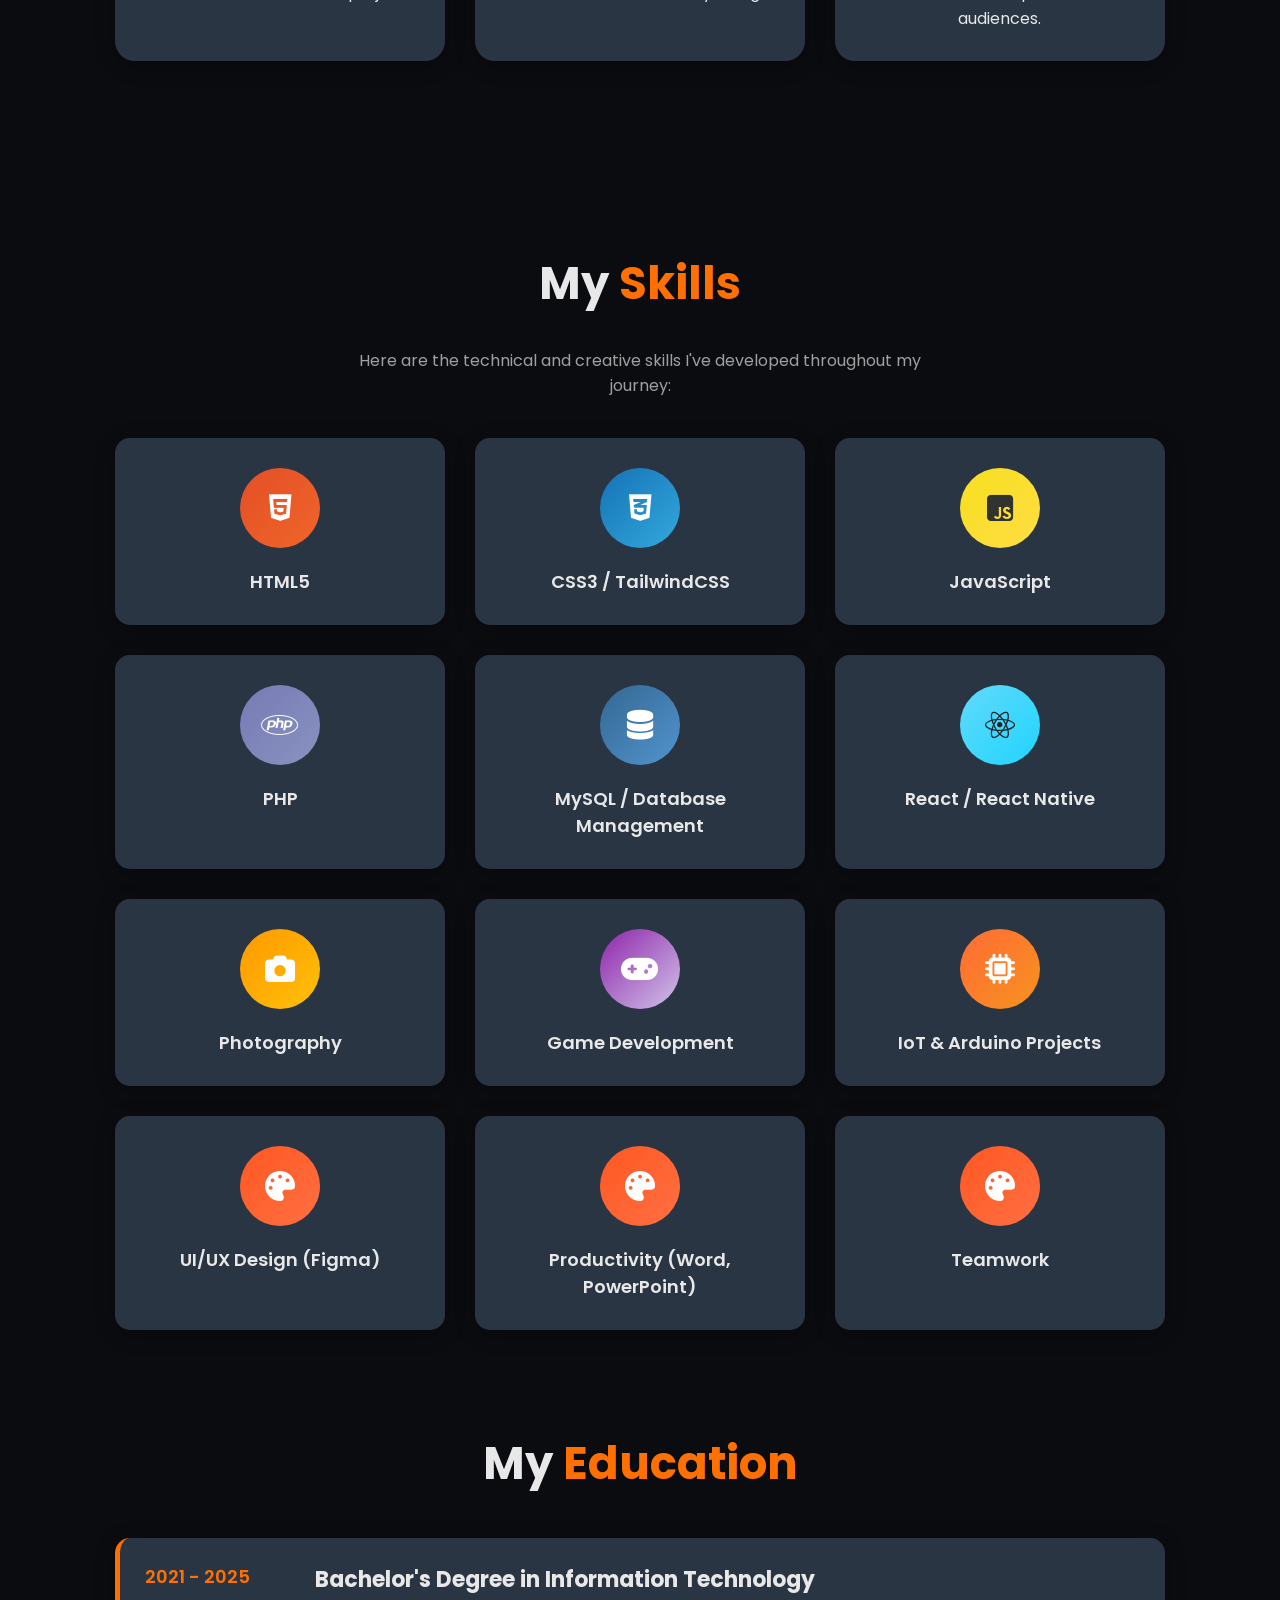
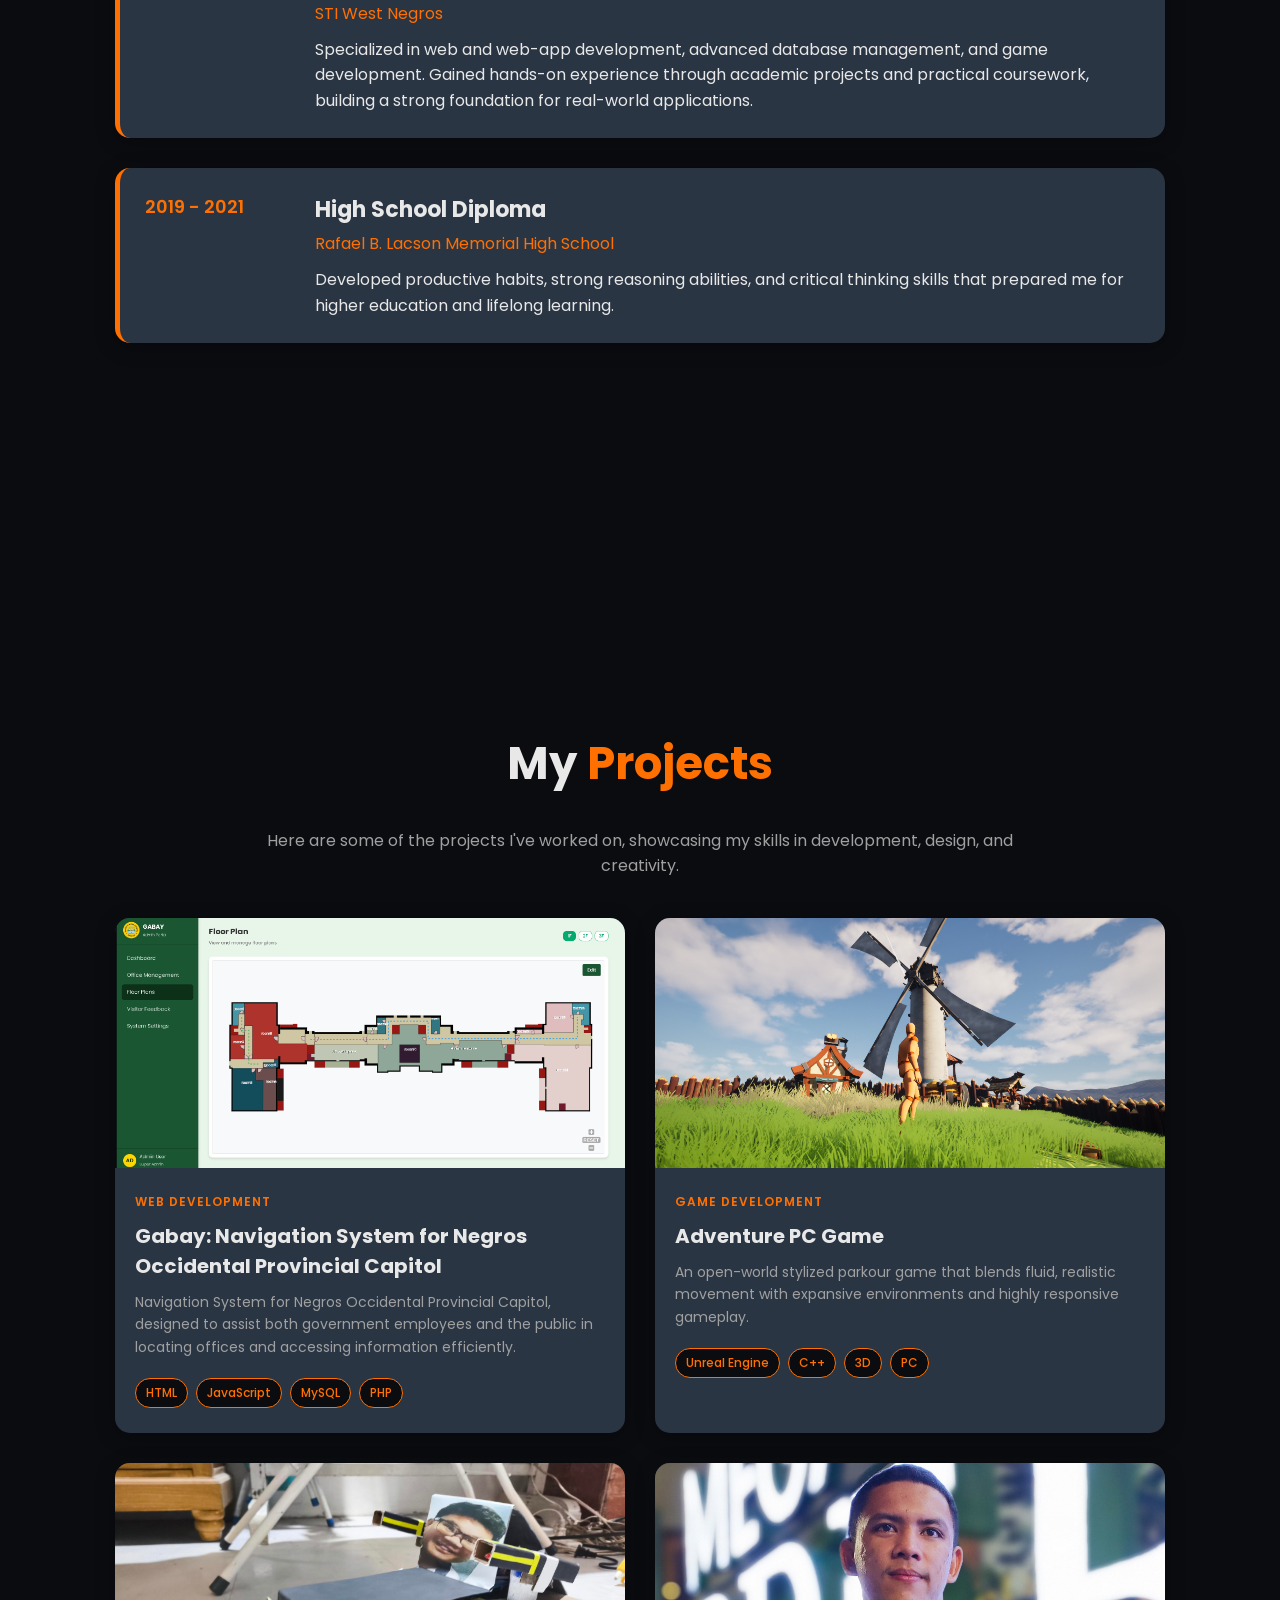
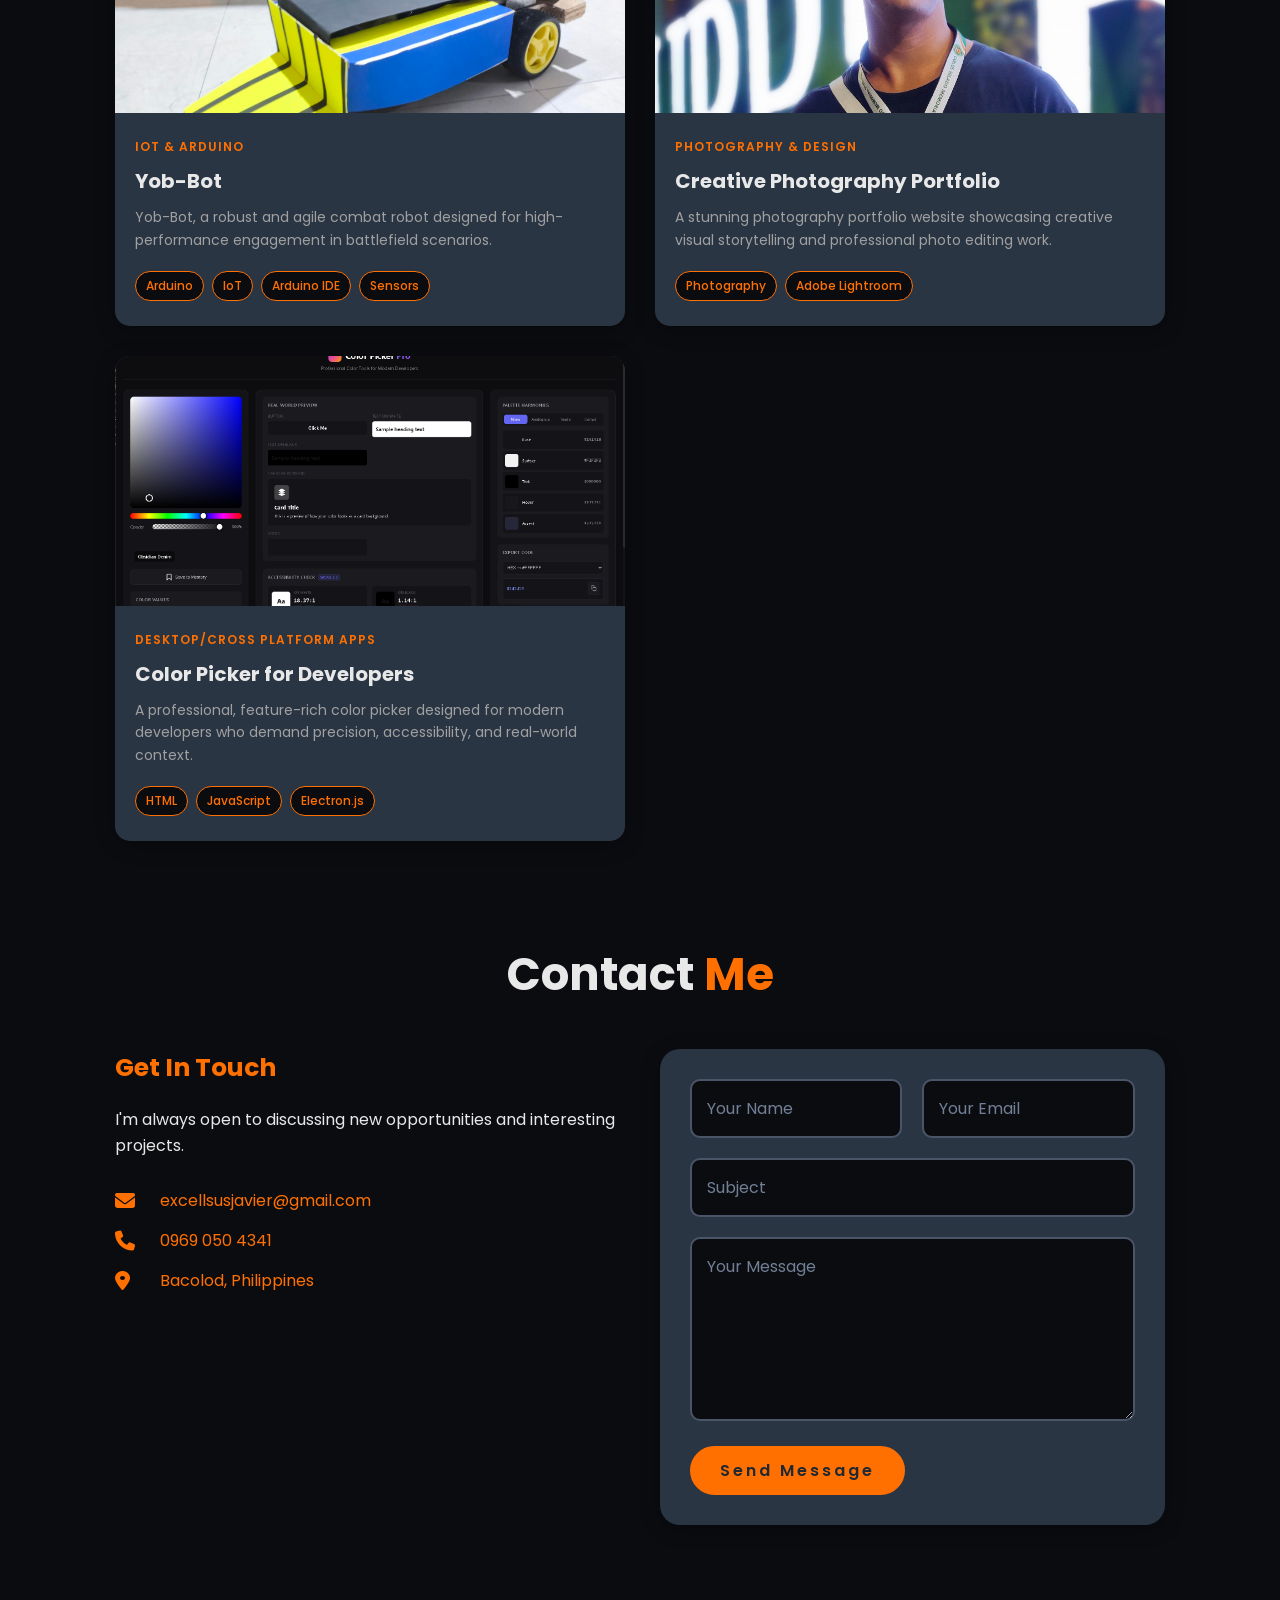
==== commit 2e378204: "Moved inline javascript codes to external javascript file" ====
--- a/index.html
+++ b/index.html
@@ -346,31 +346,7 @@
             </div>
         </div>
     </section>
-
-    <!-- Chatbase Chatbot -->
-    <script>
-    (function(){if(!window.chatbase||window.chatbase("getState")!=="initialized"){window.chatbase=(...arguments)=>{if(!window.chatbase.q){window.chatbase.q=[]}window.chatbase.q.push(arguments)};window.chatbase=new Proxy(window.chatbase,{get(target,prop){if(prop==="q"){return target.q}return(...args)=>target(prop,...args)}})}const onLoad=function(){const script=document.createElement("script");script.src="https://www.chatbase.co/embed.min.js";script.id="RoSh63TiToXPRk-L_12eT";script.domain="www.chatbase.co";document.body.appendChild(script)};if(document.readyState==="complete"){onLoad()}else{window.addEventListener("load",onLoad)}})();
-    </script>
-
-    <!-- Chatbase animation tweaker -->
-    <script>
-    (function tweakChatbase(){
-        const observer = new MutationObserver((mutations) => {
-            const btn = document.querySelector('#chatbase-bubble-button, .chatbase-bubble-button, [data-testid="bubble-button"]');
-            if (btn && !btn.classList.contains('cb-pulse')) {
-                btn.classList.add('cb-pulse');
-                observer.disconnect();
-            }
-        });
-        observer.observe(document.body, { childList: true, subtree: true });
-        
-        // Fallback if MutationObserver doesn't catch it
-        setTimeout(() => {
-            const btn = document.querySelector('#chatbase-bubble-button, .chatbase-bubble-button, [data-testid="bubble-button"]');
-            if (btn) btn.classList.add('cb-pulse');
-        }, 2000);
-    })();
-    </script>
-
+    <script src = "chatbot.js"></script>
+    <script src="script.js"></script>
 </body>
 </html>
--- a/style.css
+++ b/style.css
@@ -229,43 +229,23 @@
 
 .typing-text span{
     position: relative;
-}
-
-.typing-text span::before{
-    content: "software Developer";
-    color: var(--color-base);
-    animation: words 20s infinite;
+    color: var(--color-base);
 }
 
 .typing-text span::after{
-    content: "";
-    background-color: var(--color-surface);
+    content: "|";
     position: absolute;
-    width: calc(100% + 8px);
-    height: 100%;
-    border-left: 3px solid var(--color-text);
-    right: -8;
-    animation: cursor 0.6s infinite;
-}
-
-@keyframes cursor{
-    to{
-        border-left: 3px solid var(--color-base);
-    }
-}
-
-@keyframes words{
-    0%, 20%{
-        content: "Web Developer";
-    }
-    21%, 40%{
-        content: "Game Developer";
-    }
-    41%, 60%{
-        content: "Media Editor";
-    }
-    81%, 100%{
-        content: "Photographer";
+    right: -8px;
+    color: var(--color-base);
+    animation: cursor-blink 0.7s infinite;
+}
+
+@keyframes cursor-blink{
+    0%, 50%{
+        opacity: 1;
+    }
+    51%, 100%{
+        opacity: 0;
     }
 }
 
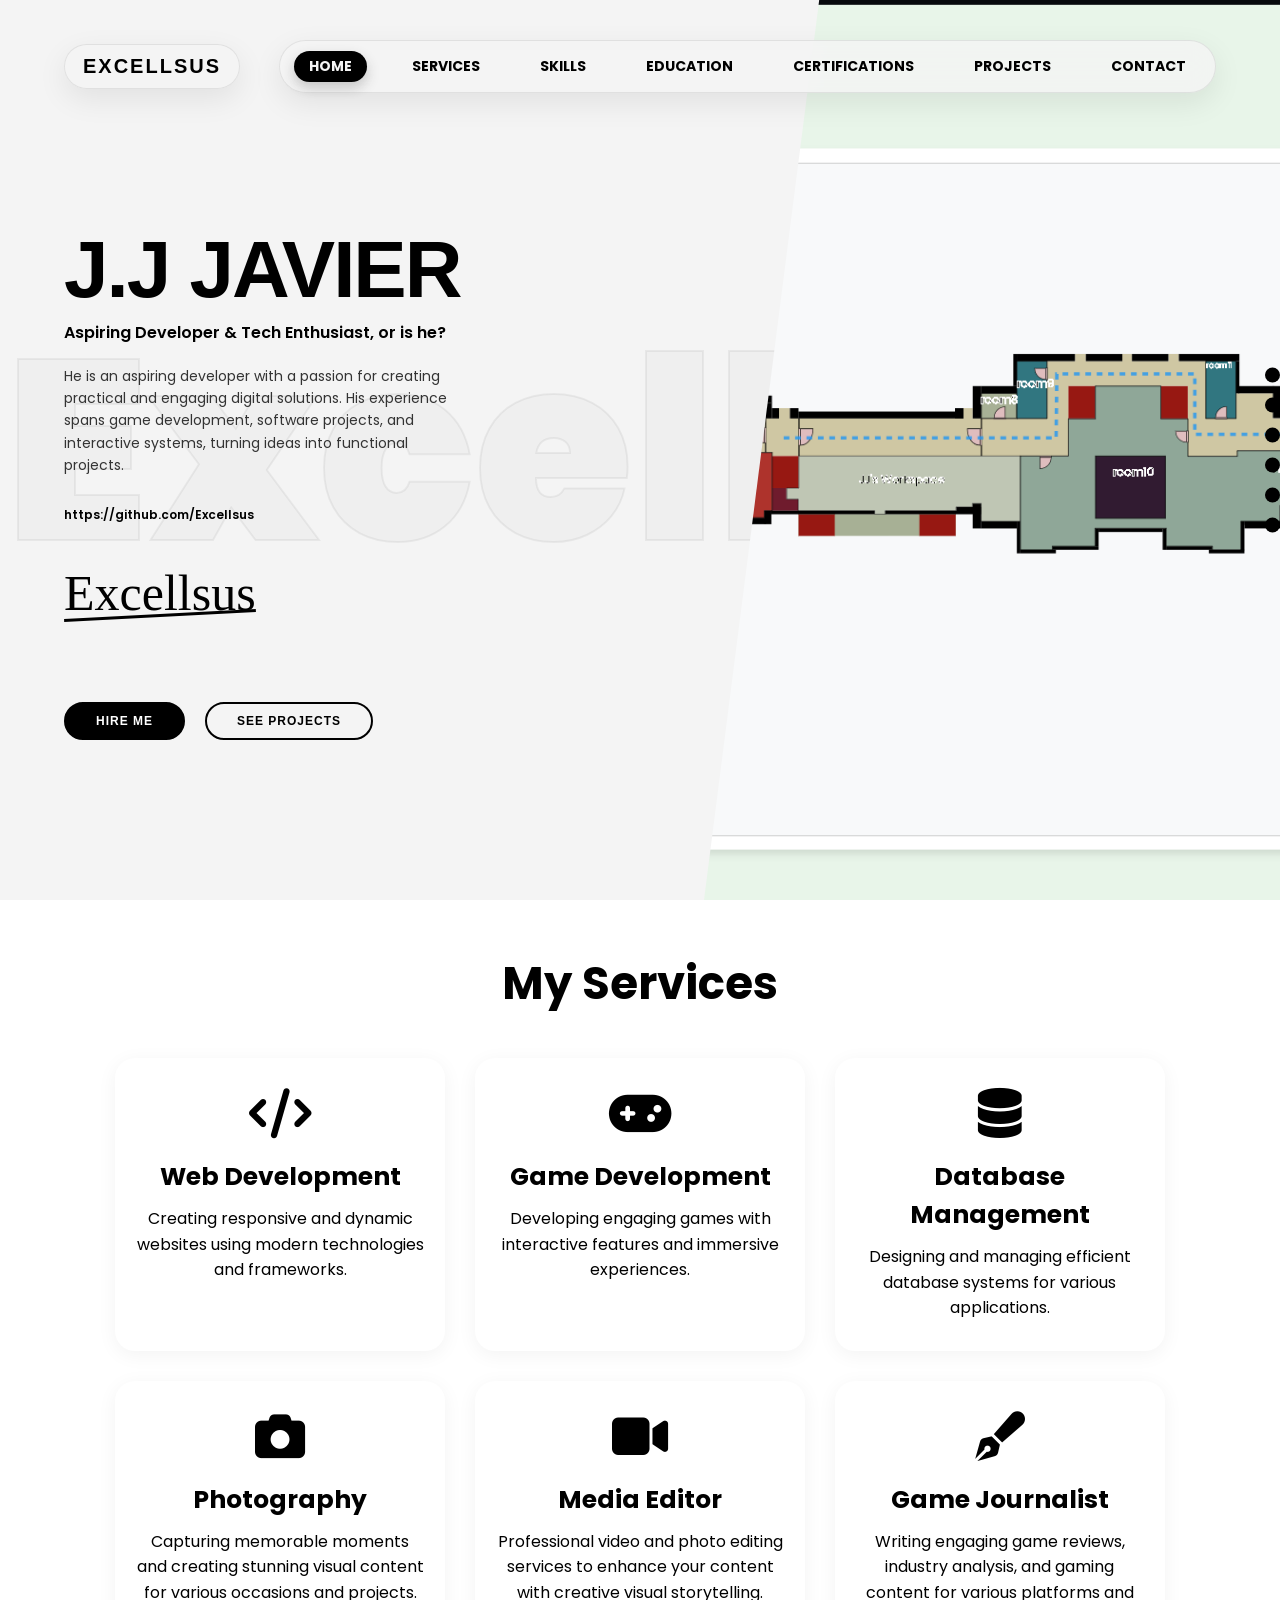
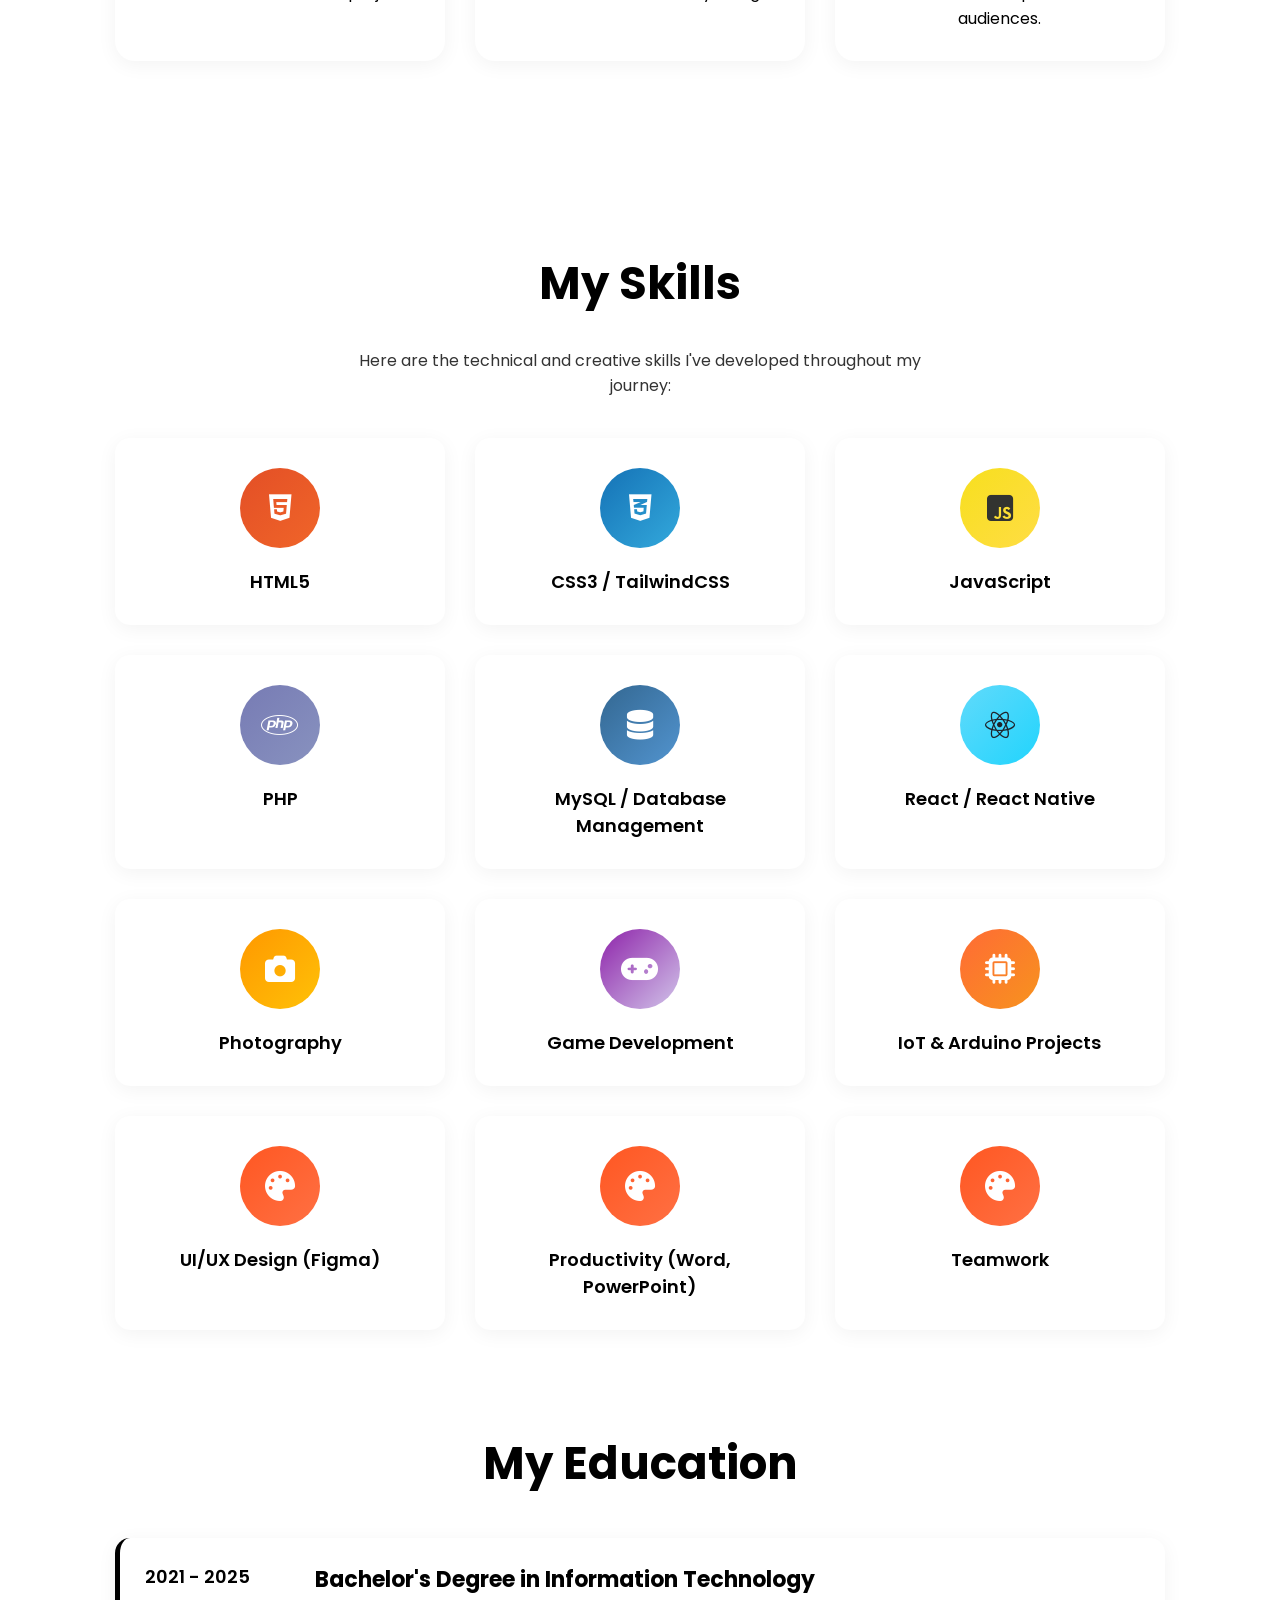
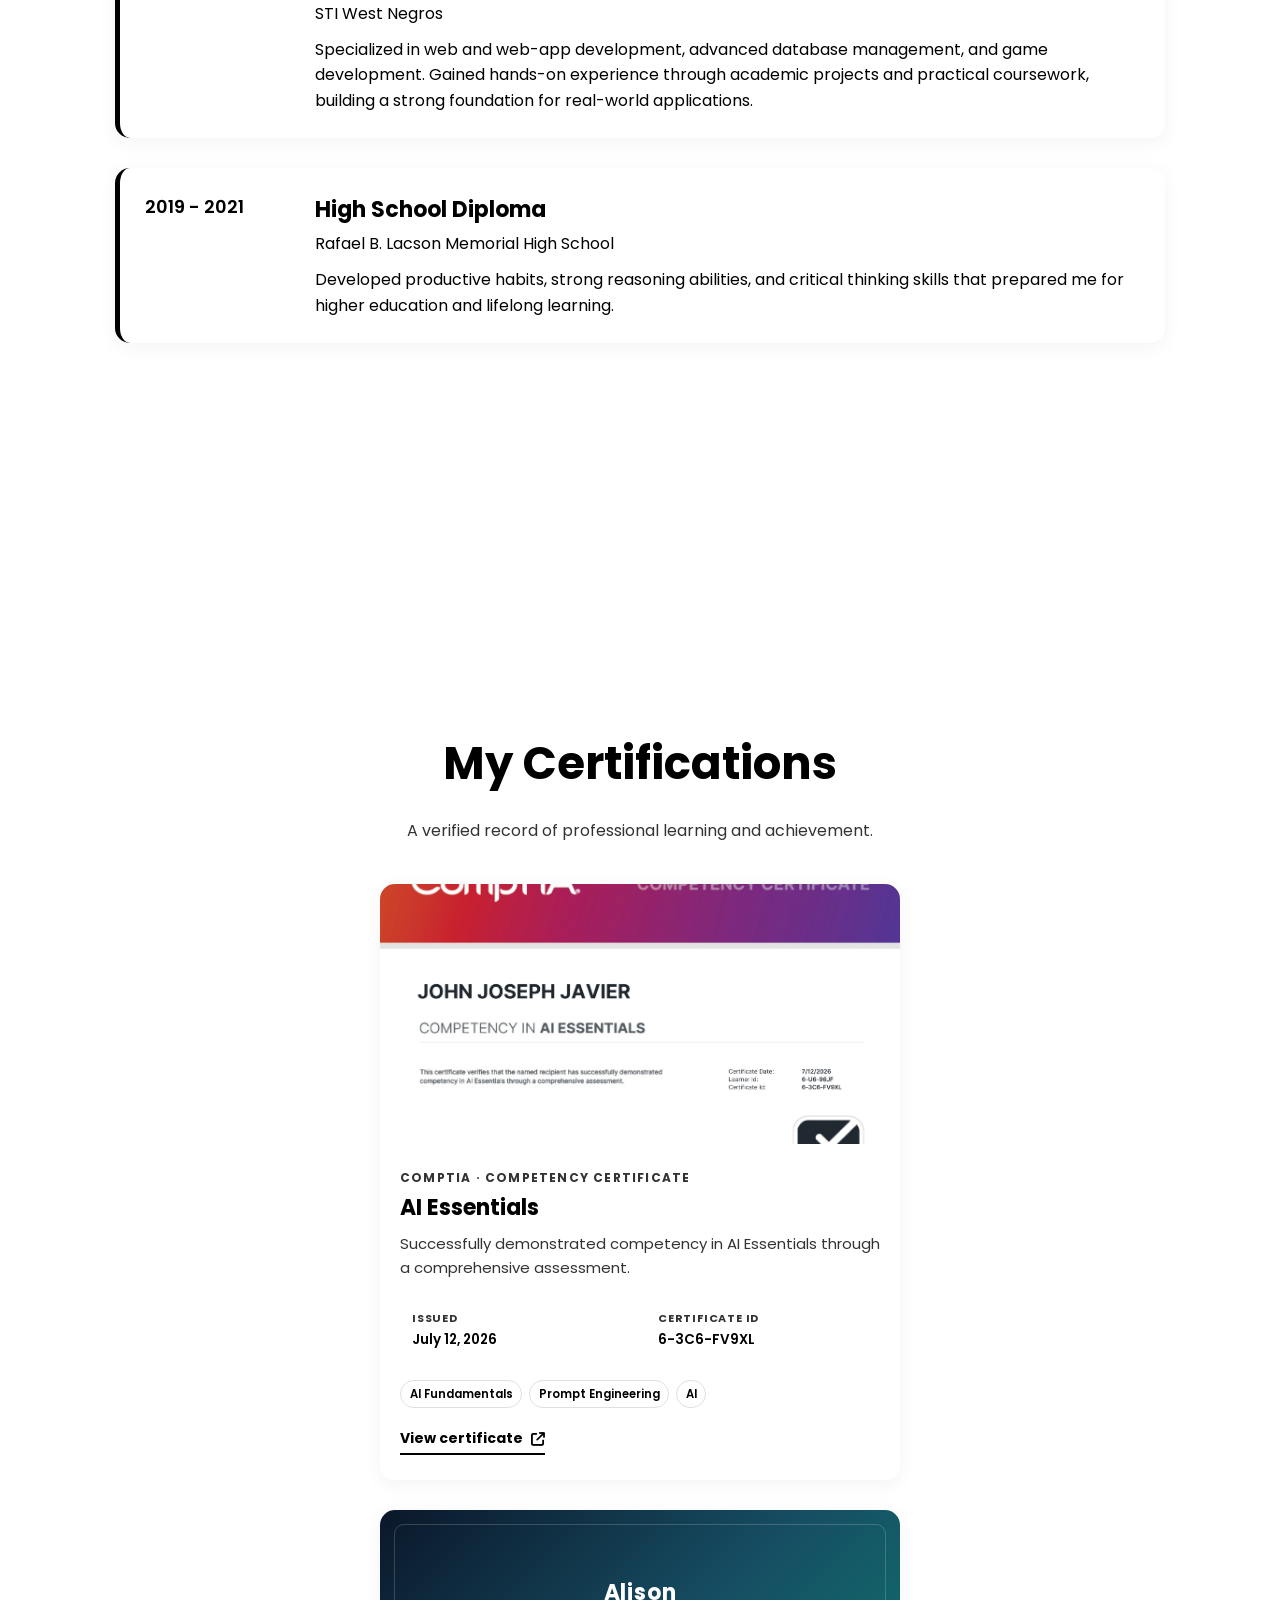
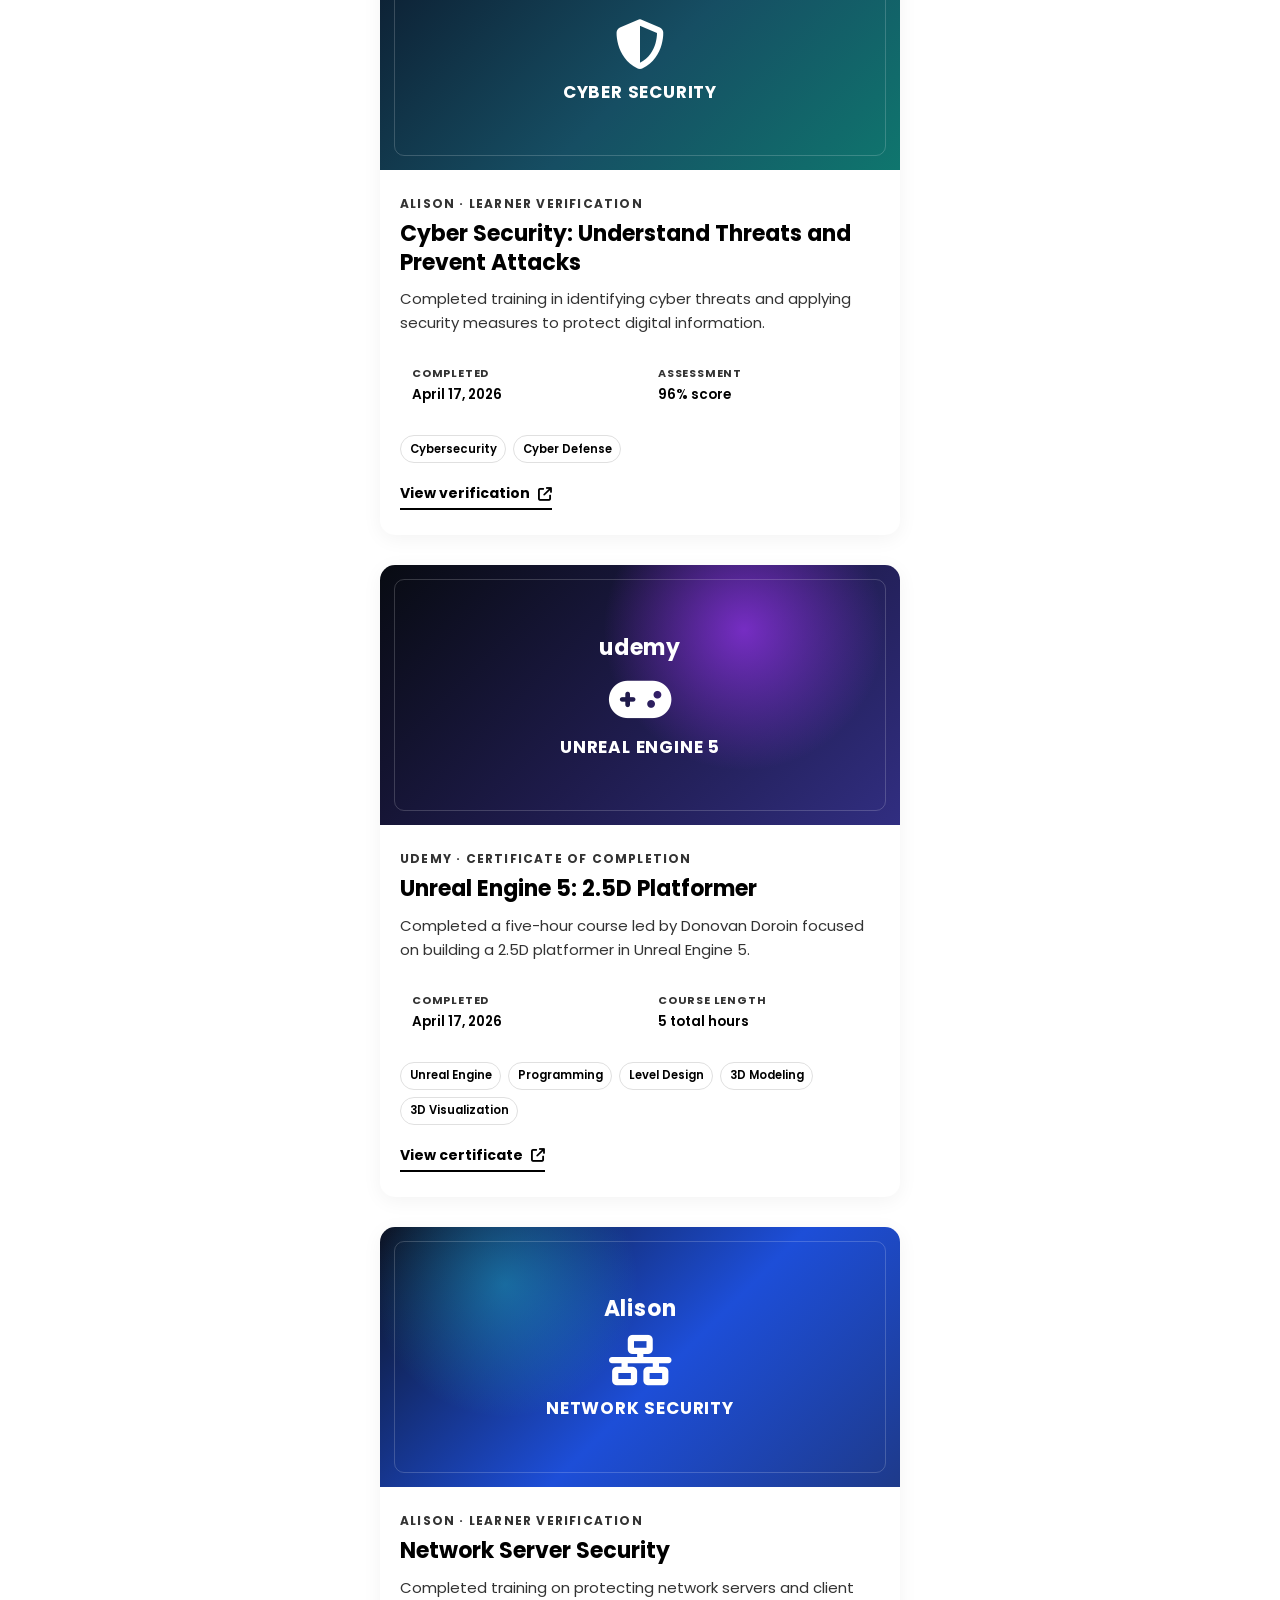
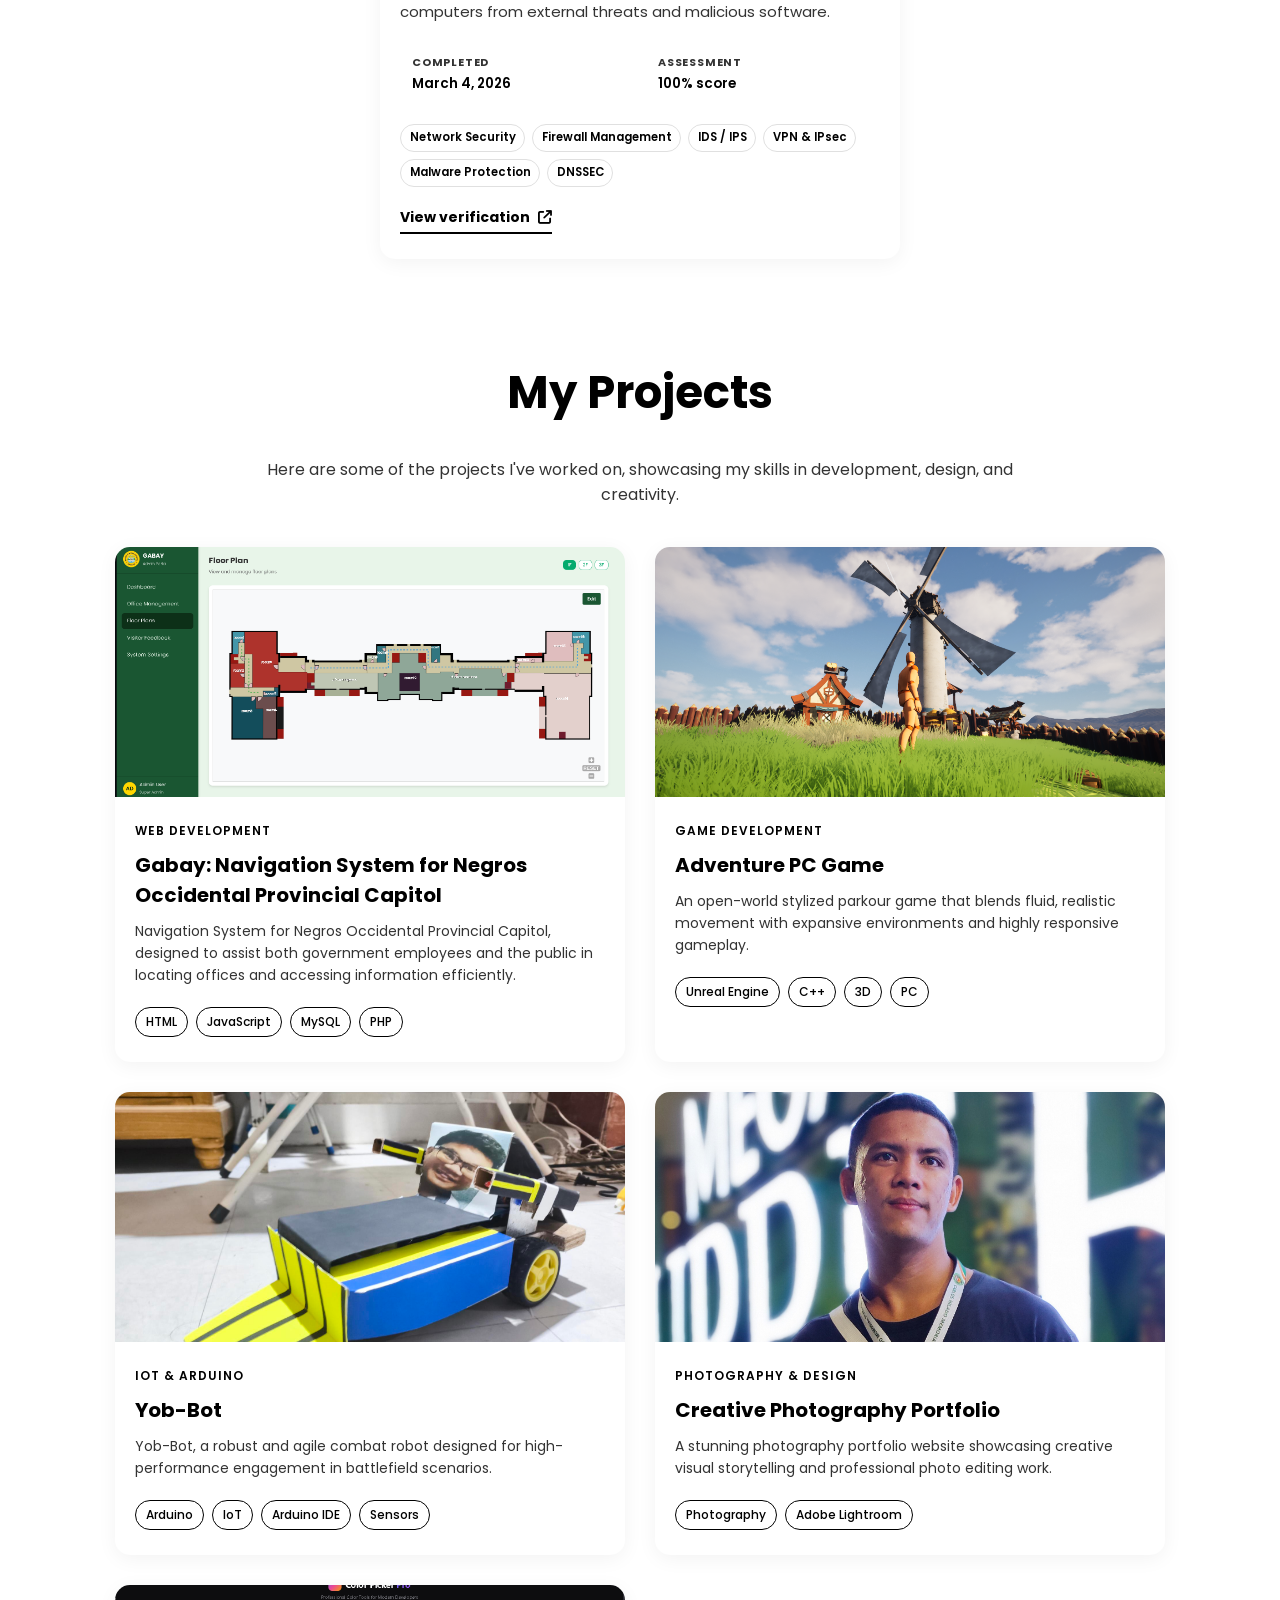
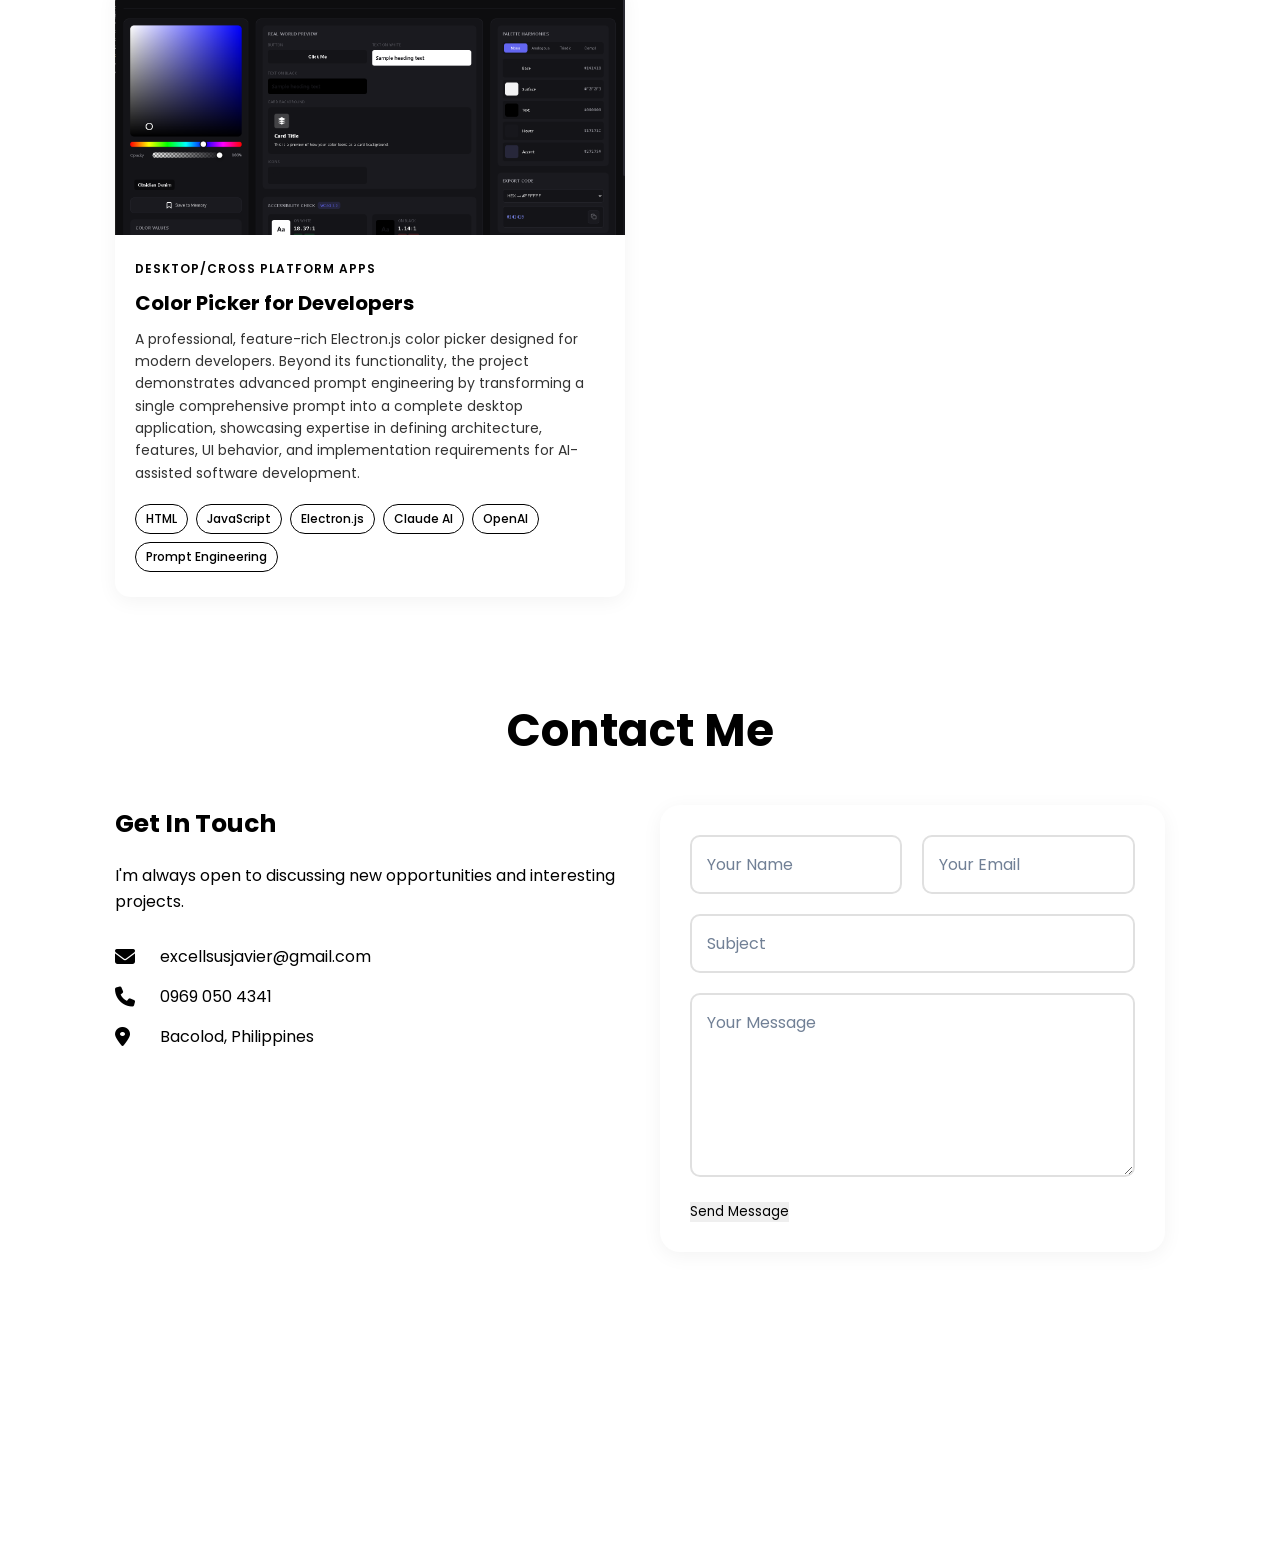
==== commit f02c3f3b: "Add certifications and interactive navigation" ====
--- a/index.html
+++ b/index.html
@@ -10,34 +10,51 @@
 </head>
 <body>
     <header>
-        <a href="#" class="logo">Excellsus</a>
+        <a href="#" class="logo">EXCELLSUS</a>
 
         <nav>
-            <a href="#home" class="active"> Home</a>
-            <a href="#services" >Services</a>
-            <a href="#skills" >Skills</a>
-            <a href="#education" >Education</a>
-            <a href="#projects" >Projects</a>
-            <a href="#contact" >Contact</a>
+            <a href="#home" class="active">HOME</a>
+            <a href="#services">SERVICES</a>
+            <a href="#skills">SKILLS</a>
+            <a href="#education">EDUCATION</a>
+            <a href="#certifications">CERTIFICATIONS</a>
+            <a href="#projects">PROJECTS</a>
+            <a href="#contact">CONTACT</a>
         </nav>
     </header>
     <section class="home" id="home">
-        <div class="home-img">
-            <img src="IMG20250401174616.jpg" alt="">
-        </div>
-        <div class="home-content">
-            <h1>Hi, I'm <span>J.J</span></h1>
-            <h3 class="typing-text">I'm a <span></span></h3>
-            <p>I am an aspiring developer with a passion for creating practical and engaging digital solutions. My experience spans game development, software projects, and interactive systems, from building database-driven applications to experimenting with algorithms and 3D environments. I enjoy exploring new technologies, solving complex problems, and turning ideas into functional projects. Whether working on academic tasks, personal experiments, or collaborative capstone projects, I strive to improve my skills every day and approach challenges with curiosity and persistence.</p>
-            <div class="social-icons">
-                
-                <a href="#"><i class="fa-brands fa-github"></i></a>
-                <a href="#"><i class="fa-brands fa-linkedin"></i></a>
-                <a href="#"><i class="fa-brands fa-google"></i></a>
-                <a href="#"><i class="fa-brands fa-facebook"></i></a>
-
-            </div>
-            <a href="#" class="btn">Hire me</a>
+        <div class="bg-text-large">Excellsus</div>
+        <div class="home-left">
+            <h1 class="main-title">J.J JAVIER</h1>
+            <p class="role-desc">Aspiring Developer & Tech Enthusiast, or is he?</p>
+            <p class="main-desc">
+                He is an aspiring developer with a passion for creating practical and engaging digital solutions. 
+                His experience spans game development, software projects, and interactive systems, turning ideas into functional projects.
+            </p>
+            <a href="https://github.com/Excellsus" target="_blank" class="social-link">https://github.com/Excellsus</a>
+            
+            <div class="signature">Excellsus</div>
+
+            <div class="button-group">
+                <a href="#contact" class="btn-primary">HIRE ME</a>
+                <a href="#projects" class="btn-secondary">SEE PROJECTS</a>
+            </div>
+        </div>
+        <div class="home-right">
+            <div class="watermark-brand">
+                PORTFOLIO<br><span>WEBSITE</span>
+            </div>
+            <div class="dots-nav">
+                <span></span><span></span><span></span><span></span><span></span><span></span>
+            </div>
+            <div class="hero-slideshow" aria-label="Hero image slideshow">
+                <img src="image.png" alt="J.J Javier portrait" class="hero-image is-active">
+                <img src="My projects/image.png" alt="Project preview 1" class="hero-image">
+                <img src="My projects/myGame.png" alt="Project preview 2" class="hero-image">
+                <img src="My projects/Yob-Bot.jpg" alt="Project preview 3" class="hero-image">
+                <img src="My projects/Photography.jpg" alt="Project preview 4" class="hero-image">
+                <img src="My projects/ColorPickerPro.png" alt="Project preview 5" class="hero-image">
+            </div>
         </div>
     </section>
 
@@ -182,6 +199,97 @@
         </div>
     </section>
 
+    <!-- Certifications Section -->
+    <section class="certifications" id="certifications">
+        <h2 class="heading">My <span>Certifications</span></h2>
+        <p class="certifications-description">A verified record of professional learning and achievement.</p>
+        <div class="certifications-container">
+            <article class="certification-card">
+                <div class="certification-media">
+                    <img src="certificates/Certificate_page-0001.jpg" alt="CompTIA AI Essentials competency certificate awarded to John Joseph Javier" class="certification-image">
+                    <div class="certification-overlay">
+                        <a href="certificates/Certificate.pdf" class="certificate-preview-link" target="_blank" rel="noopener noreferrer" aria-label="Open CompTIA AI Essentials certificate">
+                            <i class="fas fa-arrow-up-right-from-square" aria-hidden="true"></i>
+                        </a>
+                    </div>
+                </div>
+                <div class="certification-content">
+                    <p class="certification-label">CompTIA · Competency Certificate</p>
+                    <h3>AI Essentials</h3>
+                    <p class="certification-description">Successfully demonstrated competency in AI Essentials through a comprehensive assessment.</p>
+                    <dl class="certification-details">
+                        <div><dt>Issued</dt><dd>July 12, 2026</dd></div>
+                        <div><dt>Certificate ID</dt><dd>6-3C6-FV9XL</dd></div>
+                    </dl>
+                    <div class="certification-skills" aria-label="Skills gained">
+                        <span>AI Fundamentals</span><span>Prompt Engineering</span><span>AI</span>
+                    </div>
+                    <a class="certificate-link" href="certificates/Certificate.pdf" target="_blank" rel="noopener noreferrer">View certificate <i class="fas fa-arrow-up-right-from-square" aria-hidden="true"></i></a>
+                </div>
+            </article>
+            <article class="certification-card">
+                <div class="certification-media certification-media--cyber" aria-hidden="true">
+                    <div class="certification-media-brand">Alison</div>
+                    <i class="fas fa-shield-halved"></i>
+                    <span>Cyber Security</span>
+                </div>
+                <div class="certification-content">
+                    <p class="certification-label">Alison · Learner Verification</p>
+                    <h3>Cyber Security: Understand Threats and Prevent Attacks</h3>
+                    <p class="certification-description">Completed training in identifying cyber threats and applying security measures to protect digital information.</p>
+                    <dl class="certification-details">
+                        <div><dt>Completed</dt><dd>April 17, 2026</dd></div>
+                        <div><dt>Assessment</dt><dd>96% score</dd></div>
+                    </dl>
+                    <div class="certification-skills" aria-label="Skills gained">
+                        <span>Cybersecurity</span><span>Cyber Defense</span>
+                    </div>
+                    <a class="certificate-link" href="https://alison.com/verify/3b2f0ed68f" target="_blank" rel="noopener noreferrer">View verification <i class="fas fa-arrow-up-right-from-square" aria-hidden="true"></i></a>
+                </div>
+            </article>
+            <article class="certification-card">
+                <div class="certification-media certification-media--unreal" aria-hidden="true">
+                    <div class="certification-media-brand">udemy</div>
+                    <i class="fas fa-gamepad"></i>
+                    <span>Unreal Engine 5</span>
+                </div>
+                <div class="certification-content">
+                    <p class="certification-label">Udemy &middot; Certificate of Completion</p>
+                    <h3>Unreal Engine 5: 2.5D Platformer</h3>
+                    <p class="certification-description">Completed a five-hour course led by Donovan Doroin focused on building a 2.5D platformer in Unreal Engine 5.</p>
+                    <dl class="certification-details">
+                        <div><dt>Completed</dt><dd>April 17, 2026</dd></div>
+                        <div><dt>Course length</dt><dd>5 total hours</dd></div>
+                    </dl>
+                    <div class="certification-skills" aria-label="Skills gained">
+                        <span>Unreal Engine</span><span>Programming</span><span>Level Design</span><span>3D Modeling</span><span>3D Visualization</span>
+                    </div>
+                    <a class="certificate-link" href="https://www.udemy.com/certificate/UC-9a81da52-2d28-43aa-9d08-c50a4d421b6c/" target="_blank" rel="noopener noreferrer">View certificate <i class="fas fa-arrow-up-right-from-square" aria-hidden="true"></i></a>
+                </div>
+            </article>
+            <article class="certification-card">
+                <div class="certification-media certification-media--network" aria-hidden="true">
+                    <div class="certification-media-brand">Alison</div>
+                    <i class="fas fa-network-wired"></i>
+                    <span>Network Security</span>
+                </div>
+                <div class="certification-content">
+                    <p class="certification-label">Alison &middot; Learner Verification</p>
+                    <h3>Network Server Security</h3>
+                    <p class="certification-description">Completed training on protecting network servers and client computers from external threats and malicious software.</p>
+                    <dl class="certification-details">
+                        <div><dt>Completed</dt><dd>March 4, 2026</dd></div>
+                        <div><dt>Assessment</dt><dd>100% score</dd></div>
+                    </dl>
+                    <div class="certification-skills" aria-label="Skills gained">
+                        <span>Network Security</span><span>Firewall Management</span><span>IDS / IPS</span><span>VPN &amp; IPsec</span><span>Malware Protection</span><span>DNSSEC</span>
+                    </div>
+                    <a class="certificate-link" href="https://alison.com/verify/26e2ccb36b" target="_blank" rel="noopener noreferrer">View verification <i class="fas fa-arrow-up-right-from-square" aria-hidden="true"></i></a>
+                </div>
+            </article>
+        </div>
+    </section>
+
     <!-- Projects Section -->
     <section class="projects" id="projects">
         <h2 class="heading">My <span>Projects</span></h2>
@@ -192,8 +300,8 @@
                     <img src="My projects/image.png" alt="E-commerce Website" class="project-image">
                     <div class="project-overlay">
                         <div class="project-links">
-                            <a href="#" class="project-link"><i class="fas fa-external-link-alt"></i></a>
-                            <a href="#" class="project-link"><i class="fab fa-github"></i></a>
+                            <a href="https://gabay.infinityfree.me" class="project-link" target="_blank"><i class="fas fa-external-link-alt"></i></a>
+                            <a href="https://github.com/Excellsus/GABAY-4" class="project-link"><i class="fab fa-github"></i></a>
                         </div>
                     </div>
                 </div>
@@ -287,18 +395,21 @@
                     <div class="project-overlay">
                         <div class="project-links">
                             <a href="#" class="project-link"><i class="fas fa-external-link-alt"></i></a>
-                            <a href="#" class="project-link"><i class="fab fa-github"></i></a>
+                            <a href="https://github.com/Excellsus/Color-Picker-by-Excellsus" class="project-link"><i class="fab fa-github"></i></a>
                         </div>
                     </div>
                 </div>
                 <div class="project-content">
                     <div class="project-category">Desktop/Cross Platform Apps</div>
                     <h3>Color Picker for Developers</h3>
-                    <p>A professional, feature-rich color picker designed for modern developers who demand precision, accessibility, and real-world context.</p>
+                    <p>A professional, feature-rich Electron.js color picker designed for modern developers. Beyond its functionality, the project demonstrates advanced prompt engineering by transforming a single comprehensive prompt into a complete desktop application, showcasing expertise in defining architecture, features, UI behavior, and implementation requirements for AI-assisted software development.</p>
                     <div class="project-tech">
                         <span>HTML</span>
                         <span>JavaScript</span>
                         <span>Electron.js</span>
+                        <span>Claude AI</span>
+                        <span>OpenAI</span>
+                        <span>Prompt Engineering</span>
                     </div>
                 </div>
             </div>
@@ -317,7 +428,7 @@
                 <div class="contact-details">
                     <div class="contact-item">
                         <i class="fas fa-envelope"></i>
-                        <span>excellsusjavier@gmail.com</span>
+                        <span id="email-text"></span>
                     </div>
                     <div class="contact-item">
                         <i class="fas fa-phone"></i>
@@ -349,4 +460,4 @@
     <script src = "chatbot.js"></script>
     <script src="script.js"></script>
 </body>
-</html>+</html>
--- a/style.css
+++ b/style.css
@@ -17,27 +17,29 @@
 }
 
 :root{
-    --color-base: #FF7000;
-    --color-surface: #1F2833;
-    --color-surface-card: #2A3544;
-    --color-surface-alt: #0B0C10;
-    --color-text: #E8E8E8;
-    --color-text-muted: #A0A0A0;
-    --color-hover: #FF8B33;
-    --color-accent: #FFBF00;
-    --color-muted: #4A5568;
+    --color-base: #000000;
+    --color-surface: #f4f4f4; /* light grey paper-like base */
+    --color-surface-card: #ffffff;
+    --color-surface-alt: #ffffff;
+    --color-text: #000000;
+    --color-text-muted: #333333;
+    --color-hover: #ffffff;
+    --color-accent: #ff4747;
+    --color-muted: #e0e0e0;
     --color-muted-2: #718096;
-    --shadow-card: 0 4px 20px rgba(0, 0, 0, 0.3);
-    --shadow-hover: 0 8px 30px rgba(255, 112, 0, 0.35);
+    --shadow-card: 0 4px 20px rgba(0, 0, 0, 0.05);
+    --shadow-hover: 0 8px 30px rgba(0, 0, 0, 0.1);
 }
 
 body{
     width: 100%;
     min-height: 100vh;
     overflow-x: hidden;
-    background-color: var(--color-surface-alt);
+    background-color: var(--color-surface);
     color: var(--color-text);
     position: relative;
+    /* Optional: add a paper texture background */
+    background-image: url('https://www.transparenttextures.com/patterns/crumpled-paper.png');
 }
 
 header{
@@ -46,9 +48,8 @@
     top: 0;
     left: 0;
     width: 100%;
-    padding: 1rem 9%;
+    padding: 2rem 5%;
     background-color: transparent;
-    filter: drop-shadow(10px);
     display: flex;
     justify-content: space-between;
     align-items: center;
@@ -56,222 +57,388 @@
 }
 
 .logo{
-    font-size: 3rem;
-    color: var(--color-base);
+    font-size: 2rem;
+    color: var(--color-text);
     font-weight: 800;
     cursor: pointer;
-    transition: 0.5s ease;
-}
-
-.logo:hover{
-    transform: scale(1.1);
+    font-family: Arial, sans-serif;
+    letter-spacing: 2px;
+    padding: 1rem 1.8rem;
+    border-radius: 999px;
+    background: rgba(244, 244, 244, 0.82);
+    border: 1px solid rgba(0, 0, 0, 0.08);
+    box-shadow: 0 10px 30px rgba(0, 0, 0, 0.08);
+    backdrop-filter: blur(14px);
+    -webkit-backdrop-filter: blur(14px);
+}
+
+nav{
+    display: flex;
+    align-items: center;
+    gap: 3rem;
+    padding: 1rem 1.4rem;
+    border-radius: 999px;
+    background: rgba(244, 244, 244, 0.82);
+    border: 1px solid rgba(0, 0, 0, 0.08);
+    box-shadow: 0 10px 30px rgba(0, 0, 0, 0.08);
+    backdrop-filter: blur(14px);
+    -webkit-backdrop-filter: blur(14px);
 }
 
 nav a{
-    font-size: 1.8rem;
+    font-size: 1.4rem;
     color: var(--color-text);
-    margin-left: 4rem;
-    font-weight: 500;
+    font-weight: 700;
     transition: 0.3s ease;
-    border-bottom: 3px solid transparent;
-}
-
-nav a:hover,
+    padding: 0.5rem 1.5rem;
+    border-radius: 3rem;
+    text-transform: uppercase;
+}
+
 nav a.active{
-    color: var(--color-hover);
-    border-bottom: 3px solid var(--color-hover);
-}
-
-@media(max-width:995px){
-    nav{
-        position: absolute;
-        display: none;
-        top: 0;
-        right: 0;
-        width: 40%;
-        border-left: 3px solid var(--color-base);
-        border-bottom: 3px solid var(--color-base);
-        border-bottom-left-radius: 2rem;
-        padding: 1rem solid;
-        background-color: var(--color-surface);
-        border-top: 0.1rem solid rgba(102, 44, 0, 0.2);
-    }
-
-    nav.active{
-        display: block;
-    }
-
-    nav a{
-        display: block;
-        font-size: 2rem;
-        margin: 3rem 0;
-    }
-
-    nav a:hover,
-    nav a.active{
-        padding: 1rem;
-        border-radius: 0.5rem;
-        border-bottom: 0.5rem solid var(--color-hover);
-    }
+    background-color: var(--color-text);
+    color: var(--color-surface);
+    box-shadow: 0 0.6rem 1.4rem rgba(0, 0, 0, 0.2);
+}
+
+nav a:hover:not(.active){
+    text-decoration: underline;
 }
 
 section{
     min-height: 100vh;
     padding: 5rem 9% 5rem;
+    scroll-margin-top: 12rem;
 }
 
 .home{
     display: flex;
-    justify-content: center;
     align-items: center;
-    gap: 8rem;
-    background: var(--color-surface);
+    justify-content: space-between;
+    min-height: 100vh;
+    padding: 12rem 5% 5rem;
     position: relative;
-}
-
-.home::after{
-    content: "";
+    overflow: hidden;
+    background: transparent;
+}
+
+.bg-text-large {
+    position: absolute;
+    top: 50%;
+    left: 50%;
+    transform: translate(-50%, -50%);
+    font-size: 20vw;
+    font-weight: 900;
+    color: rgba(200, 200, 200, 0.1);
+    -webkit-text-stroke: 2px rgba(0,0,0,0.05);
+    z-index: -1;
+    pointer-events: none;
+    white-space: nowrap;
+}
+
+.home-left {
+    flex: 1;
+    max-width: 50%;
+    display: flex;
+    flex-direction: column;
+    gap: 2rem;
+    z-index: 10;
+}
+
+.main-title {
+    font-size: 8rem;
+    font-weight: 900;
+    line-height: 1;
+    letter-spacing: -2px;
+    text-transform: uppercase;
+    font-family: Arial, sans-serif;
+}
+
+.role-desc {
+    font-size: 1.6rem;
+    font-weight: 600;
+    margin-top: -1rem;
+}
+
+.main-desc {
+    font-size: 1.4rem;
+    line-height: 1.6;
+    color: var(--color-text-muted);
+    max-width: 400px;
+}
+
+.social-link {
+    font-size: 1.2rem;
+    font-weight: 600;
+    color: var(--color-text);
+    text-decoration: none;
+    margin-top: 1rem;
+}
+
+.social-link:hover {
+    text-decoration: underline;
+}
+
+.signature {
+    font-family: 'Brush Script MT', cursive;
+    font-size: 5rem;
+    margin: 2rem 0;
+    position: relative;
+    display: inline-block;
+    padding-bottom: 2rem;
+    align-self: flex-start;
+}
+
+.signature::after {
+    content: '';
+    position: absolute;
+    bottom: 2.5rem;
+    left: 0;
+    width: 100%;
+    height: 3px;
+    background: #000;
+    transform: rotate(-3deg);
+}
+
+.button-group {
+    display: flex;
+    gap: 2rem;
+    margin-top: 2rem;
+}
+
+.btn-primary, .btn-secondary {
+    padding: 1rem 3rem;
+    border-radius: 5rem;
+    font-size: 1.2rem;
+    font-weight: 800;
+    text-transform: uppercase;
+    transition: 0.3s ease;
+    cursor: pointer;
+    font-family: Arial, sans-serif;
+    letter-spacing: 1px;
+}
+
+.btn-primary {
+    background-color: #000;
+    color: #fff;
+    border: 2px solid #000;
+}
+
+.btn-primary:hover {
+    background-color: transparent;
+    color: #000;
+}
+
+.btn-secondary {
+    background-color: transparent;
+    color: #000;
+    border: 2px solid #000;
+}
+
+.btn-secondary:hover {
+    background-color: #000;
+    color: #fff;
+}
+
+@keyframes slideInRight {
+    0% {
+        transform: translateX(100vw);
+        opacity: 0;
+    }
+    100% {
+        transform: translateX(0);
+        opacity: 1;
+    }
+}
+
+.home-right {
+    position: absolute;
+    top: 0;
+    right: 0;
+    width: 45%;
+    height: 100vh;
+    display: flex;
+    justify-content: flex-end;
+    align-items: flex-end;
+    z-index: 5;
+    pointer-events: none;
+    animation: slideInRight 1.5s cubic-bezier(0.23, 1, 0.32, 1) forwards;
+}
+
+.hero-slideshow {
+    position: relative;
+    width: 100%;
+    height: 100vh;
+    overflow: hidden;
+}
+
+.hero-image {
+    position: absolute;
+    inset: 0;
+    height: 100vh;
+    width: 100%;
+    object-fit: cover;
+    object-position: center bottom;
+    z-index: 5;
+    border-radius: 0;
+    box-shadow: none;
+    transform: translateX(-28px);
+    opacity: 0;
+    transition: opacity 700ms ease, transform 700ms ease;
+    /* Diagonal cut from top-center to bottom-left matching the orange line */
+    clip-path: polygon(20% 0, 100% 0, 100% 100%, 0 100%);
+    pointer-events: auto;
+}
+
+.hero-image.is-active {
+    opacity: 1;
+    transform: translateX(0);
+    z-index: 6;
+}
+
+.hero-image.is-exiting {
+    opacity: 0;
+    transform: translateX(28px);
+    z-index: 4;
+}
+
+.watermark-brand {
     position: absolute;
     bottom: 0;
-    left: 0;
-    width: 100%;
-    height: 150px;
-    background: linear-gradient(to bottom, transparent 0%, var(--color-surface-alt) 100%);
-    pointer-events: none;
-}
-
-.home .home-content h1{
-    font-size: 6rem;
-    font-weight: 700;
-    line-height: 1.3;
-}
-
-span{
-    color: var(--color-base);
-}
-
-.home-content h3{
+    right: 5rem;
+    font-size: 2.5rem;
+    font-weight: 300;
+    text-align: right;
+    color: var(--color-accent);
+    line-height: 1;
+    font-family: Arial, sans-serif;
+    z-index: 1;
+}
+
+.watermark-brand span {
+    font-weight: 900;
     font-size: 4rem;
-    margin-bottom: 1rem;
-    font-weight: 700;
-}
-
-.home-content p{
-    font-size: 1.6rem;
-}
-
-.home-img{
+    letter-spacing: -1px;
+    color: rgba(255, 71, 71, 0.3);
+}
+
+.dots-nav {
+    position: absolute;
+    right: 0;
+    top: 50%;
+    transform: translateY(-50%);
+    display: flex;
+    flex-direction: column;
+    gap: 1.5rem;
+    z-index: 10;
+}
+
+.dots-nav span {
+    width: 1.5rem;
+    height: 1.5rem;
+    background: #000;
     border-radius: 50%;
-}
-
-.home-img img{
-    position: relative;
-    width: 32vw;
-    border-radius: 50%;
-    box-shadow: 0 0 25px var(--color-accent);
     cursor: pointer;
-    transition: 0.2s linear;
-}
-
-.home-img img:hover{
-    font-size: 1.8rem;
-    font-weight: 500;
-}
-
-.social-icons a{
-    display: inline-flex;
-    justify-content: center;
-    align-items: center;
-    width: 4rem;
-    height: 4rem;
-    background-color: transparent;
-    border: 0.2rem solid var(--color-base);
-    font-size: 2rem;
-    border-radius: 50%;
-    margin: 3rem 1.5rem 3rem 0;
-    transition: 0.3s ease;
-    color: var(--color-base);
-}
-
-.social-icons a:hover{
-    color: var(--color-surface);
-    transform: scale(1.3) translateY(-5px);
-    background-color: var(--color-hover);
-    box-shadow: 0  0 25px var(--color-hover);
-}
-
-.btn{
-    display: inline-block;
-    padding: 1rem 2.8rem;
-    background-color: var(--color-base);
-    border-radius: 4rem;
-    font-size: 1.6rem;
-    color: var(--color-surface);
-    letter-spacing: 0.3rem;
-    font-weight: 600;
-    border: 2px solid var(--color-base);
-    transition: 0.3s ease;
-    cursor: pointer;
-}
-
-.btn:hover{
-    transform: scale3d(1.03);
-    background-color: var(--color-hover);
-    color: var(--color-surface);
-    box-shadow: 0 0 25px var(--color-hover);
-}
-
-.typing-text{
-    font-size: 34px;
-    font-weight: 600;
-    min-width: 280px;
-}
-
-.typing-text span{
-    position: relative;
-    color: var(--color-base);
-}
-
-.typing-text span::after{
-    content: "|";
-    position: absolute;
-    right: -8px;
-    color: var(--color-base);
-    animation: cursor-blink 0.7s infinite;
-}
-
-@keyframes cursor-blink{
-    0%, 50%{
-        opacity: 1;
-    }
-    51%, 100%{
-        opacity: 0;
-    }
-}
-
-@media (max-width: 1000px){
-    .home{
-        gap: 4rem;
-    }
-}
-
-@media(max-width:995px){
-    .home{
+    transition: 0.3s;
+}
+
+.dots-nav span:hover {
+    background: var(--color-accent);
+}
+
+@media(max-width: 995px) {
+    header {
         flex-direction: column;
-        padding: 5rem 4rem;
-    }
-
-    .home .home-content h3{
-        font-size: 2.5rem;
-    }
-
-    .home-content h1{
-        font-size: 5rem;
-    }
-
-    .home-img img{
-        width: 70vw;
-        margin-top: 4rem;
+        gap: 1rem;
+        padding-top: 1rem;
+    }
+    nav {
+        width: 100%;
+        overflow-x: auto;
+        white-space: nowrap;
+        padding-bottom: 1rem;
+        -webkit-overflow-scrolling: touch;
+        justify-content: flex-start;
+        border-radius: 1.6rem;
+        background: rgba(244, 244, 244, 0.9);
+        box-shadow: 0 8px 24px rgba(0, 0, 0, 0.08);
+    }
+    nav a {
+        font-size: 1.2rem;
+        padding: 0.5rem 1rem;
+    }
+}
+
+@media(max-width: 768px){
+    .home {
+        flex-direction: column;
+        justify-content: flex-start;
+        text-align: center;
+        padding-top: 12rem;
+    }
+    .home-left {
+        max-width: 100%;
+        align-items: center;
+        z-index: 15;
+    }
+    .main-title {
+        font-size: 4rem;
+    }
+    .signature {
+        margin: 0 auto;
+        align-self: center;
+    }
+    .button-group {
+        flex-direction: column;
+        width: 100%;
+    }
+    .btn-primary, .btn-secondary {
+        min-height: 44px;
+        min-width: 44px;
+        display: flex;
+        justify-content: center;
+        align-items: center;
+    }
+    .home-right {
+        position: relative;
+        height: 40vh;
+        width: 100%;
+        justify-content: center;
+        align-items: flex-end;
+        pointer-events: auto;
+        margin-top: 2rem;
+    }
+    .hero-slideshow {
+        height: 40vh;
+    }
+    .hero-image {
+        height: 40vh;
+        width: 100%;
+        max-height: unset;
+        object-fit: cover;
+        object-position: top center;
+        transform: translateX(-18px);
+        /* Shift the diagonal cut to horizontal/angled bottom third covering layout */
+        clip-path: polygon(0 20%, 100% 0%, 100% 100%, 0 100%);
+    }
+
+    .hero-image.is-active {
+        transform: translateX(0);
+    }
+
+    .hero-image.is-exiting {
+        transform: translateX(18px);
+    }
+    .watermark-brand {
+        right: 2rem;
+        bottom: 2rem;
+    }
+    .bg-text-large {
+        font-size: 40vw;
+        top: 25%;
+    }
+    .dots-nav {
+        display: none;
     }
 }
 
@@ -499,6 +666,294 @@
 .education-content p{
     font-size: 1.6rem;
     line-height: 1.6;
+}
+
+/* Certifications Section */
+.certifications{
+    background-color: var(--color-surface-alt);
+}
+
+.certifications-description{
+    max-width: 580px;
+    margin: -1rem auto 4rem;
+    color: var(--color-text-muted);
+    font-size: 1.6rem;
+    line-height: 1.6;
+    text-align: center;
+}
+
+.certifications-container{
+    display: grid;
+    grid-template-columns: repeat(auto-fit, minmax(320px, 520px));
+    justify-content: center;
+    gap: 3rem;
+}
+
+.certification-card{
+    background-color: var(--color-surface-card);
+    border-radius: 1.5rem;
+    overflow: hidden;
+    box-shadow: var(--shadow-card);
+    transition: transform 0.3s ease, box-shadow 0.3s ease;
+}
+
+.certification-card:hover{
+    transform: translateY(-8px);
+    box-shadow: var(--shadow-hover);
+}
+
+.certification-media{
+    position: relative;
+    height: 260px;
+    overflow: hidden;
+}
+
+.certification-image{
+    display: block;
+    width: 100%;
+    height: 100%;
+    object-fit: cover;
+    object-position: center;
+    transition: transform 0.3s ease;
+}
+
+.certification-overlay{
+    position: absolute;
+    inset: 0;
+    display: flex;
+    align-items: center;
+    justify-content: center;
+    opacity: 0;
+    background: rgba(11, 12, 16, 0.82);
+    transition: opacity 0.3s ease;
+}
+
+.certification-card:hover .certification-image{
+    transform: scale(1.08);
+}
+
+.certification-card:hover .certification-overlay{
+    opacity: 1;
+}
+
+.certificate-preview-link{
+    display: grid;
+    width: 5rem;
+    height: 5rem;
+    place-items: center;
+    border-radius: 50%;
+    color: var(--color-surface);
+    background-color: var(--color-base);
+    font-size: 1.8rem;
+    transition: transform 0.3s ease, background-color 0.3s ease;
+}
+
+.certificate-preview-link:hover{
+    background-color: var(--color-accent);
+    transform: scale(1.1);
+}
+
+.certification-media--cyber{
+    display: flex;
+    flex-direction: column;
+    align-items: center;
+    justify-content: center;
+    gap: 1rem;
+    color: #ffffff;
+    background: linear-gradient(135deg, #0b172a 0%, #164e63 55%, #0f766e 100%);
+}
+
+.certification-media--cyber::before{
+    content: '';
+    position: absolute;
+    inset: 1.4rem;
+    border: 1px solid rgba(255, 255, 255, 0.18);
+    border-radius: 1rem;
+}
+
+.certification-media--cyber i,
+.certification-media--cyber span,
+.certification-media-brand{
+    position: relative;
+    z-index: 1;
+}
+
+.certification-media--cyber i{
+    font-size: 5rem;
+}
+
+.certification-media--cyber span{
+    font-size: 1.7rem;
+    font-weight: 700;
+    letter-spacing: 0.08rem;
+    text-transform: uppercase;
+}
+
+.certification-media-brand{
+    font-size: 2.2rem;
+    font-weight: 700;
+    letter-spacing: 0.08rem;
+}
+
+.certification-media--unreal{
+    display: flex;
+    flex-direction: column;
+    align-items: center;
+    justify-content: center;
+    gap: 1rem;
+    color: #ffffff;
+    background: radial-gradient(circle at 70% 25%, rgba(147, 51, 234, 0.75), transparent 34%), linear-gradient(135deg, #080b12 0%, #1e1b4b 52%, #312e81 100%);
+}
+
+.certification-media--unreal::before{
+    content: '';
+    position: absolute;
+    inset: 1.4rem;
+    border: 1px solid rgba(255, 255, 255, 0.18);
+    border-radius: 1rem;
+}
+
+.certification-media--unreal i,
+.certification-media--unreal span{
+    position: relative;
+    z-index: 1;
+}
+
+.certification-media--unreal i{
+    font-size: 5rem;
+}
+
+.certification-media--unreal span{
+    font-size: 1.7rem;
+    font-weight: 700;
+    letter-spacing: 0.08rem;
+    text-transform: uppercase;
+}
+
+.certification-media--network{
+    display: flex;
+    flex-direction: column;
+    align-items: center;
+    justify-content: center;
+    gap: 1rem;
+    color: #ffffff;
+    background: radial-gradient(circle at 24% 22%, rgba(34, 211, 238, 0.38), transparent 30%), linear-gradient(135deg, #0c1222 0%, #1d4ed8 55%, #1e3a8a 100%);
+}
+
+.certification-media--network::before{
+    content: '';
+    position: absolute;
+    inset: 1.4rem;
+    border: 1px solid rgba(255, 255, 255, 0.18);
+    border-radius: 1rem;
+}
+
+.certification-media--network i,
+.certification-media--network span{
+    position: relative;
+    z-index: 1;
+}
+
+.certification-media--network i{
+    font-size: 5rem;
+}
+
+.certification-media--network span{
+    font-size: 1.7rem;
+    font-weight: 700;
+    letter-spacing: 0.08rem;
+    text-transform: uppercase;
+}
+
+.certification-content{
+    padding: 2.5rem 2rem;
+}
+
+.certification-label{
+    margin-bottom: 0.7rem;
+    color: var(--color-text-muted);
+    font-size: 1.2rem;
+    font-weight: 700;
+    letter-spacing: 0.12rem;
+    text-transform: uppercase;
+}
+
+.certification-content h3{
+    margin-bottom: 1rem;
+    color: var(--color-text);
+    font-size: 2.2rem;
+    line-height: 1.3;
+}
+
+.certification-content .certification-description{
+    margin: 0 0 2rem;
+    color: var(--color-text-muted);
+    font-size: 1.5rem;
+    line-height: 1.6;
+    text-align: left;
+}
+
+.certification-details{
+    display: grid;
+    grid-template-columns: 1fr 1fr;
+    gap: 1.2rem;
+    margin: 0 0 2rem;
+}
+
+.certification-details div{
+    padding: 1rem 1.2rem;
+    background-color: var(--color-surface-alt);
+    border-radius: 0.8rem;
+}
+
+.certification-details dt{
+    margin-bottom: 0.3rem;
+    color: var(--color-text-muted);
+    font-size: 1.1rem;
+    font-weight: 700;
+    letter-spacing: 0.08rem;
+    text-transform: uppercase;
+}
+
+.certification-details dd{
+    margin: 0;
+    color: var(--color-text);
+    font-size: 1.35rem;
+    font-weight: 600;
+}
+
+.certification-skills{
+    display: flex;
+    flex-wrap: wrap;
+    gap: 0.7rem;
+    margin: 0 0 2rem;
+}
+
+.certification-skills span{
+    padding: 0.45rem 0.85rem;
+    color: var(--color-base);
+    background-color: var(--color-surface-alt);
+    border: 1px solid var(--color-muted);
+    border-radius: 2rem;
+    font-size: 1.15rem;
+    font-weight: 600;
+}
+
+.certificate-link{
+    display: inline-flex;
+    align-items: center;
+    gap: 0.8rem;
+    padding-bottom: 0.4rem;
+    color: var(--color-text);
+    border-bottom: 0.2rem solid var(--color-base);
+    font-size: 1.4rem;
+    font-weight: 700;
+    transition: color 0.3s ease, gap 0.3s ease;
+}
+
+.certificate-link:hover{
+    color: var(--color-accent);
+    gap: 1.2rem;
 }
 
 /* Projects Section */
@@ -835,6 +1290,11 @@
         margin-bottom: 1rem;
         margin-right: 0;
     }
+
+    .certification-card{
+        max-width: 520px;
+        margin: 0 auto;
+    }
     
     .form-group:first-child{
         grid-template-columns: 1fr;
@@ -853,5 +1313,17 @@
     .project-media{
         height: 180px;
     }
-}
-
+
+    .certification-card{
+        width: 100%;
+    }
+
+    .certification-media{
+        height: 210px;
+    }
+
+    .certification-details{
+        grid-template-columns: 1fr;
+    }
+}
+
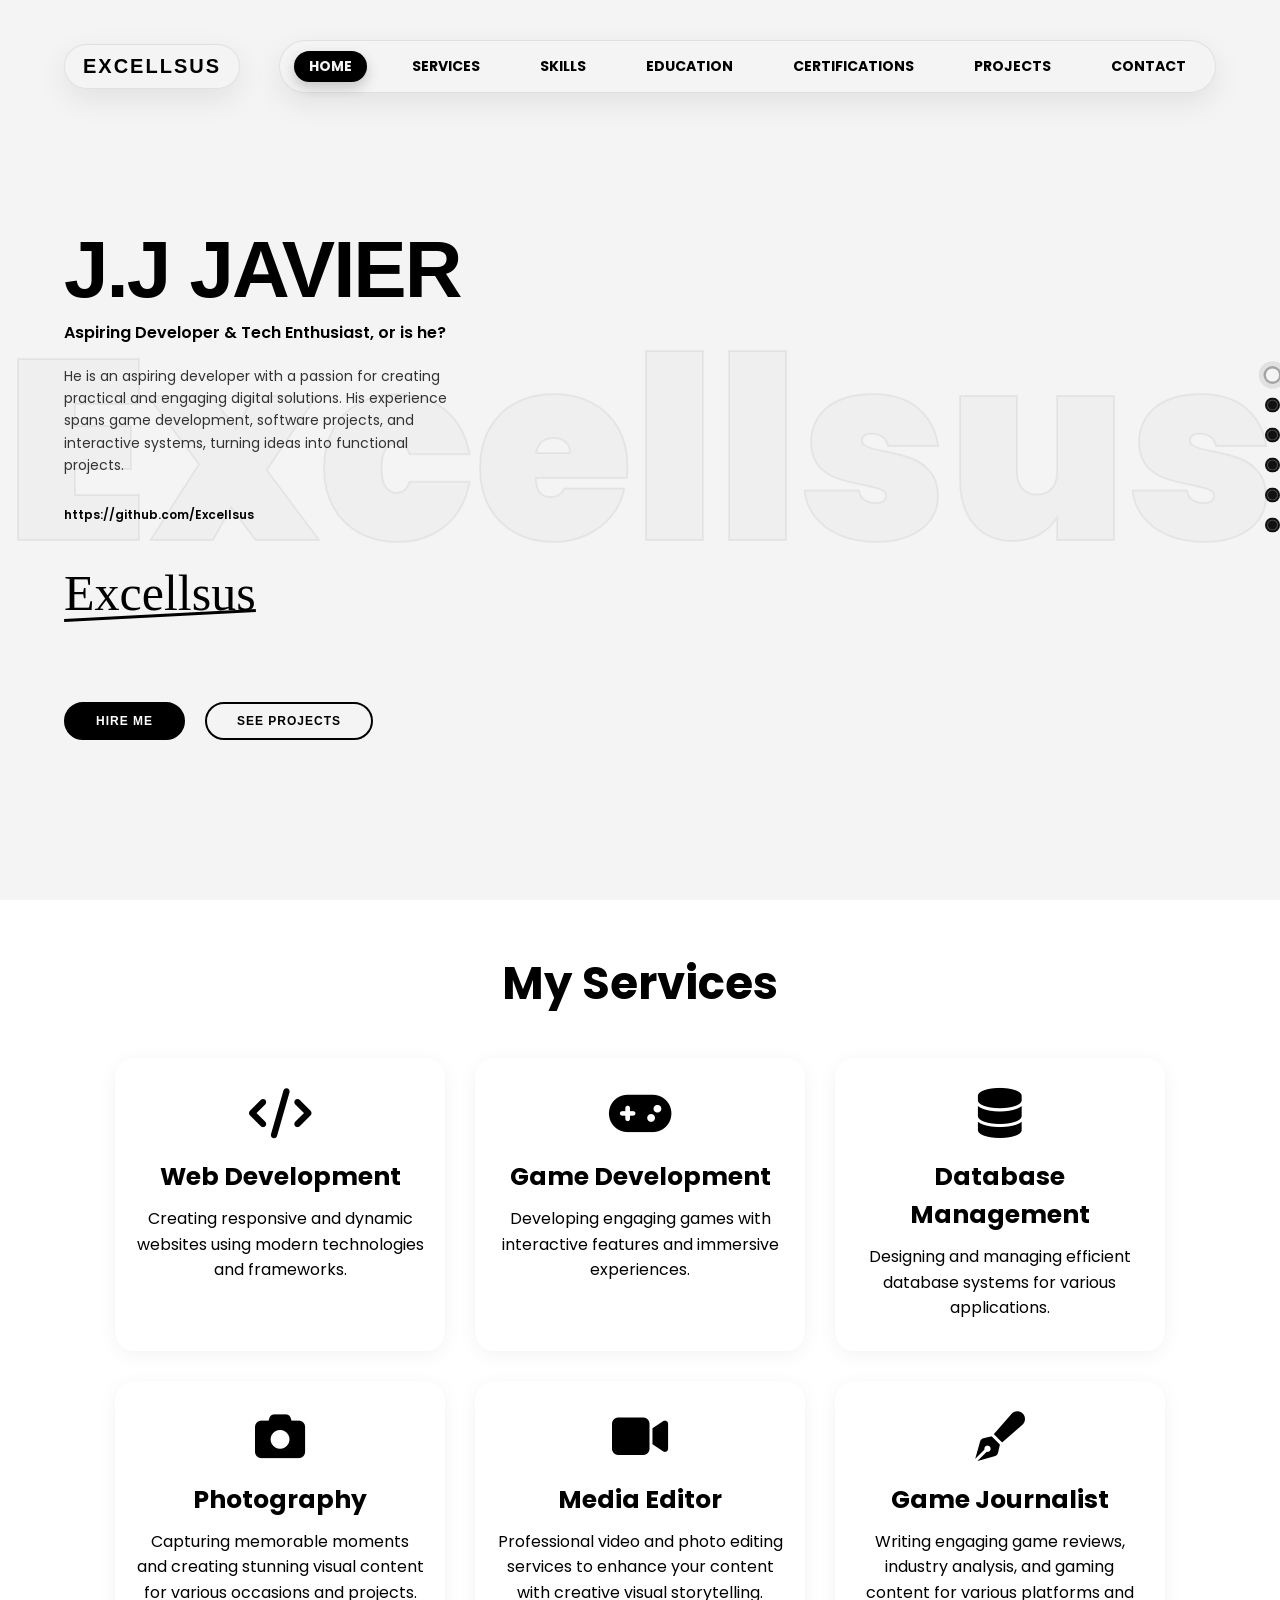
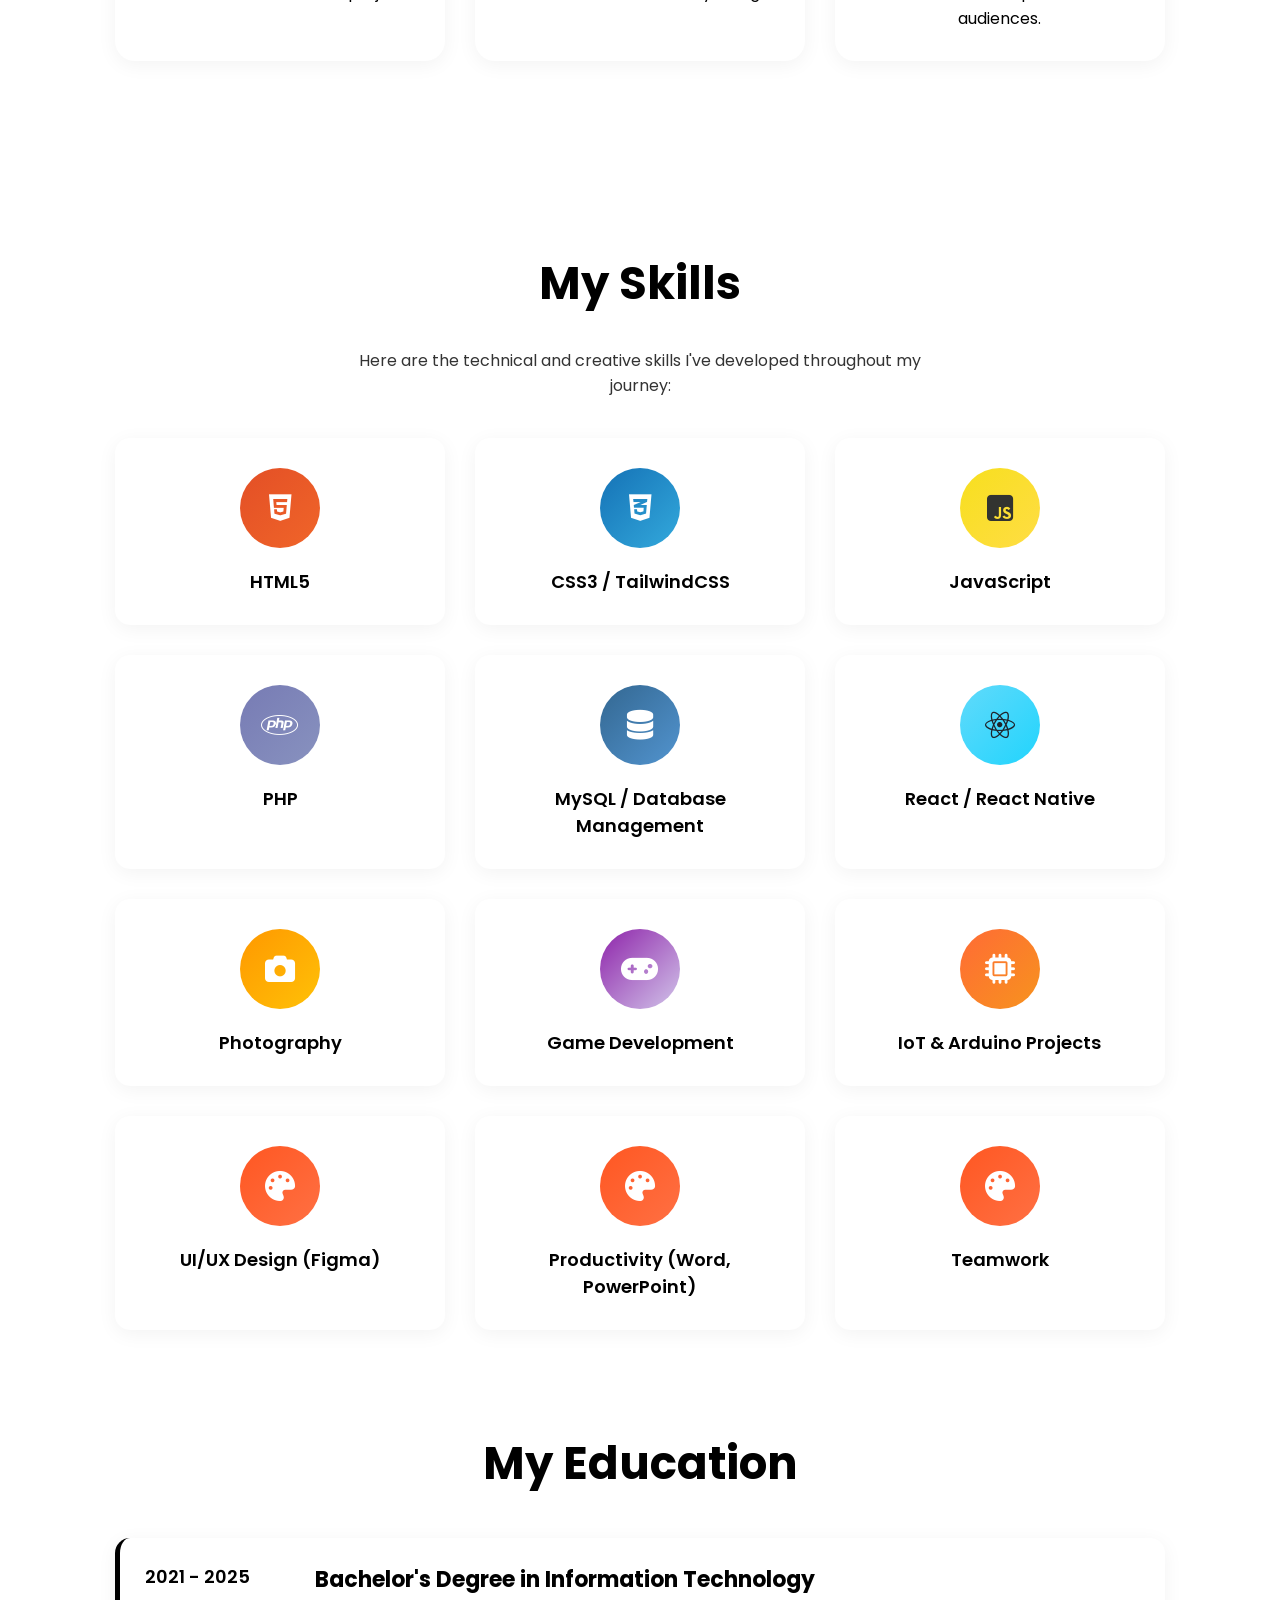
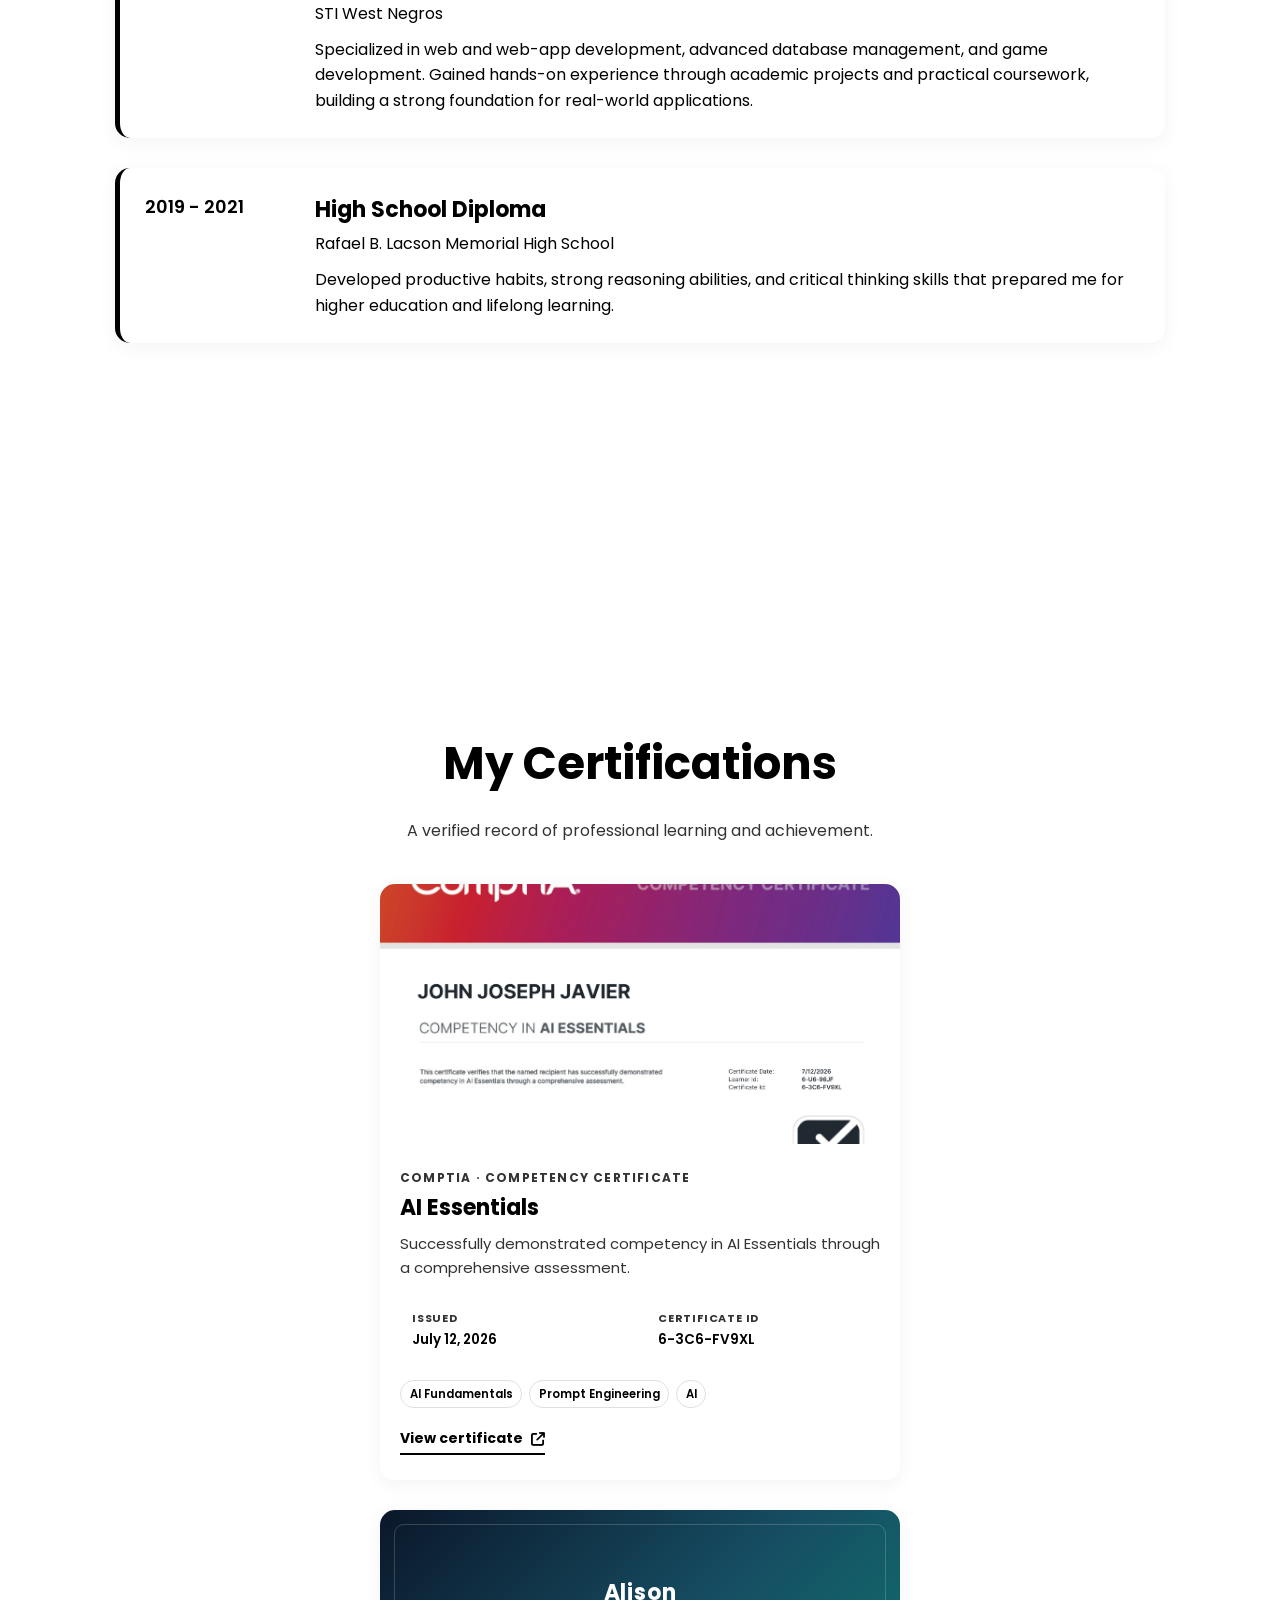
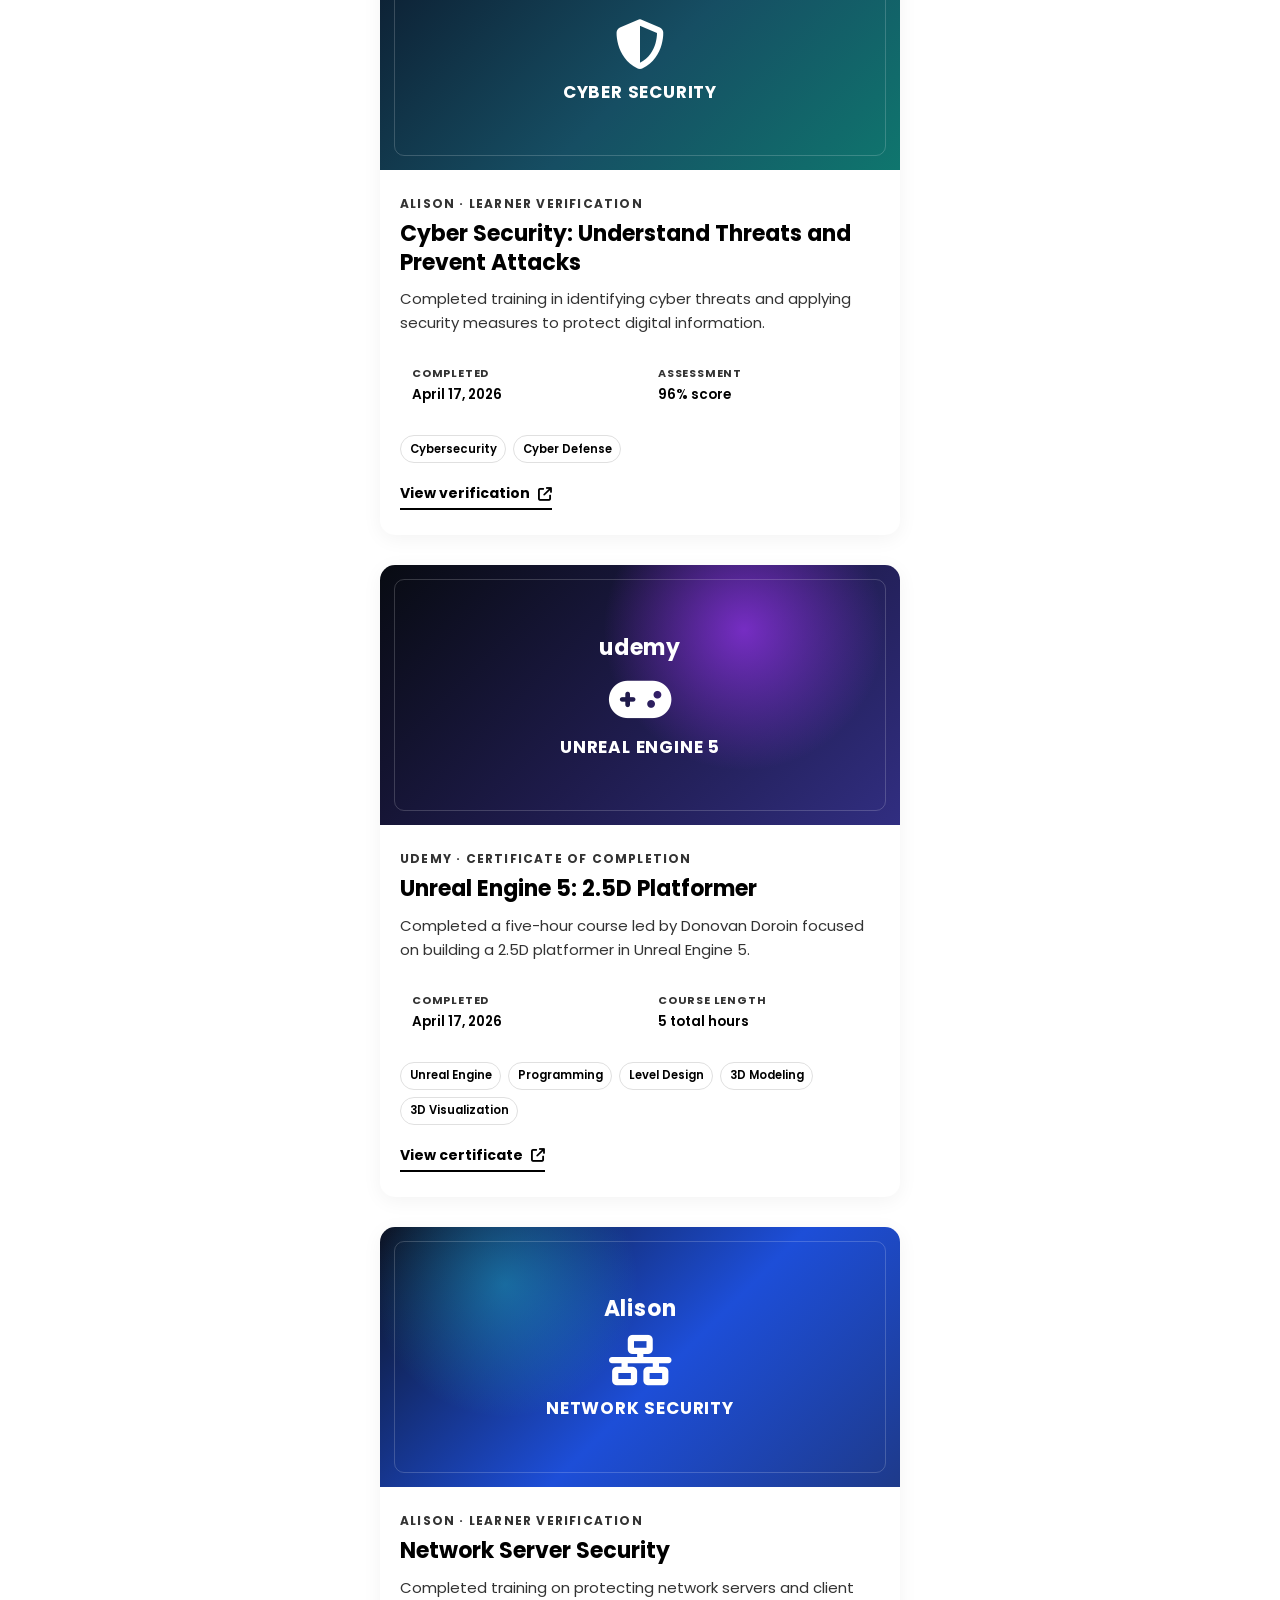
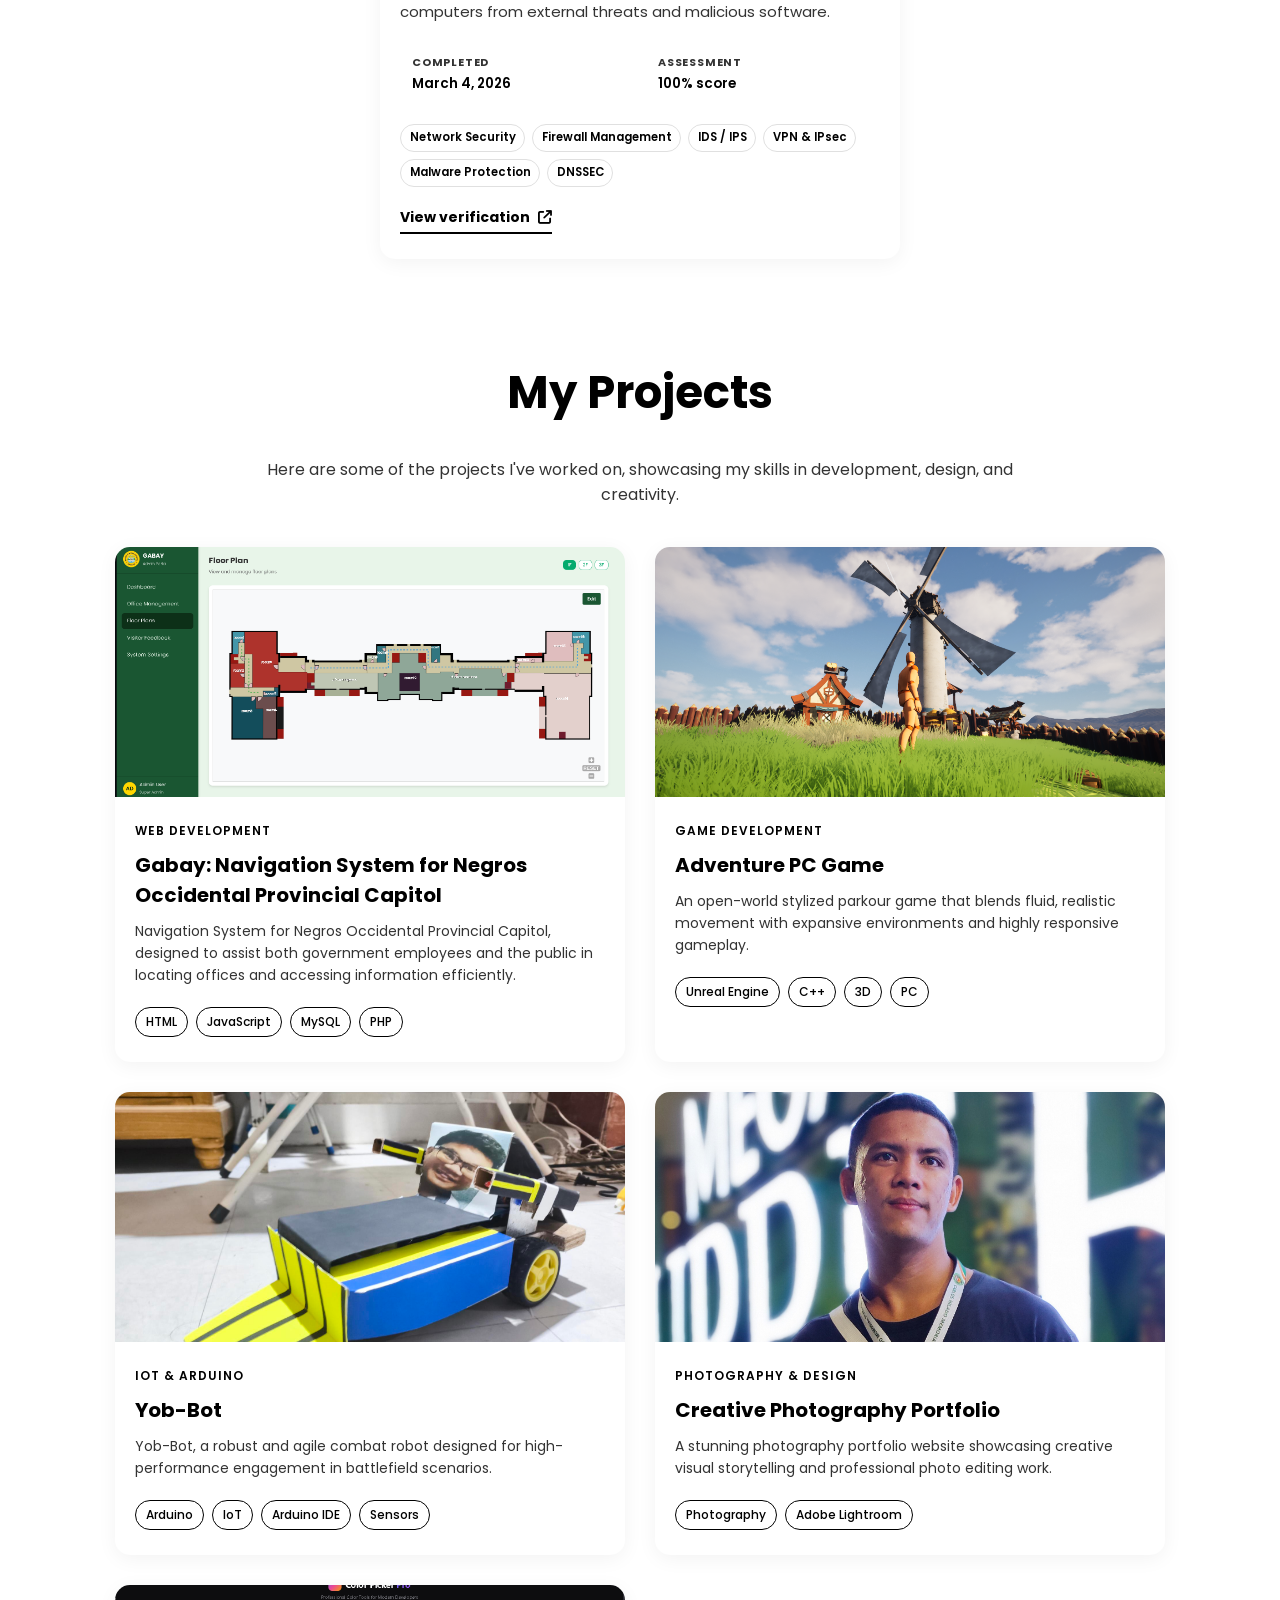
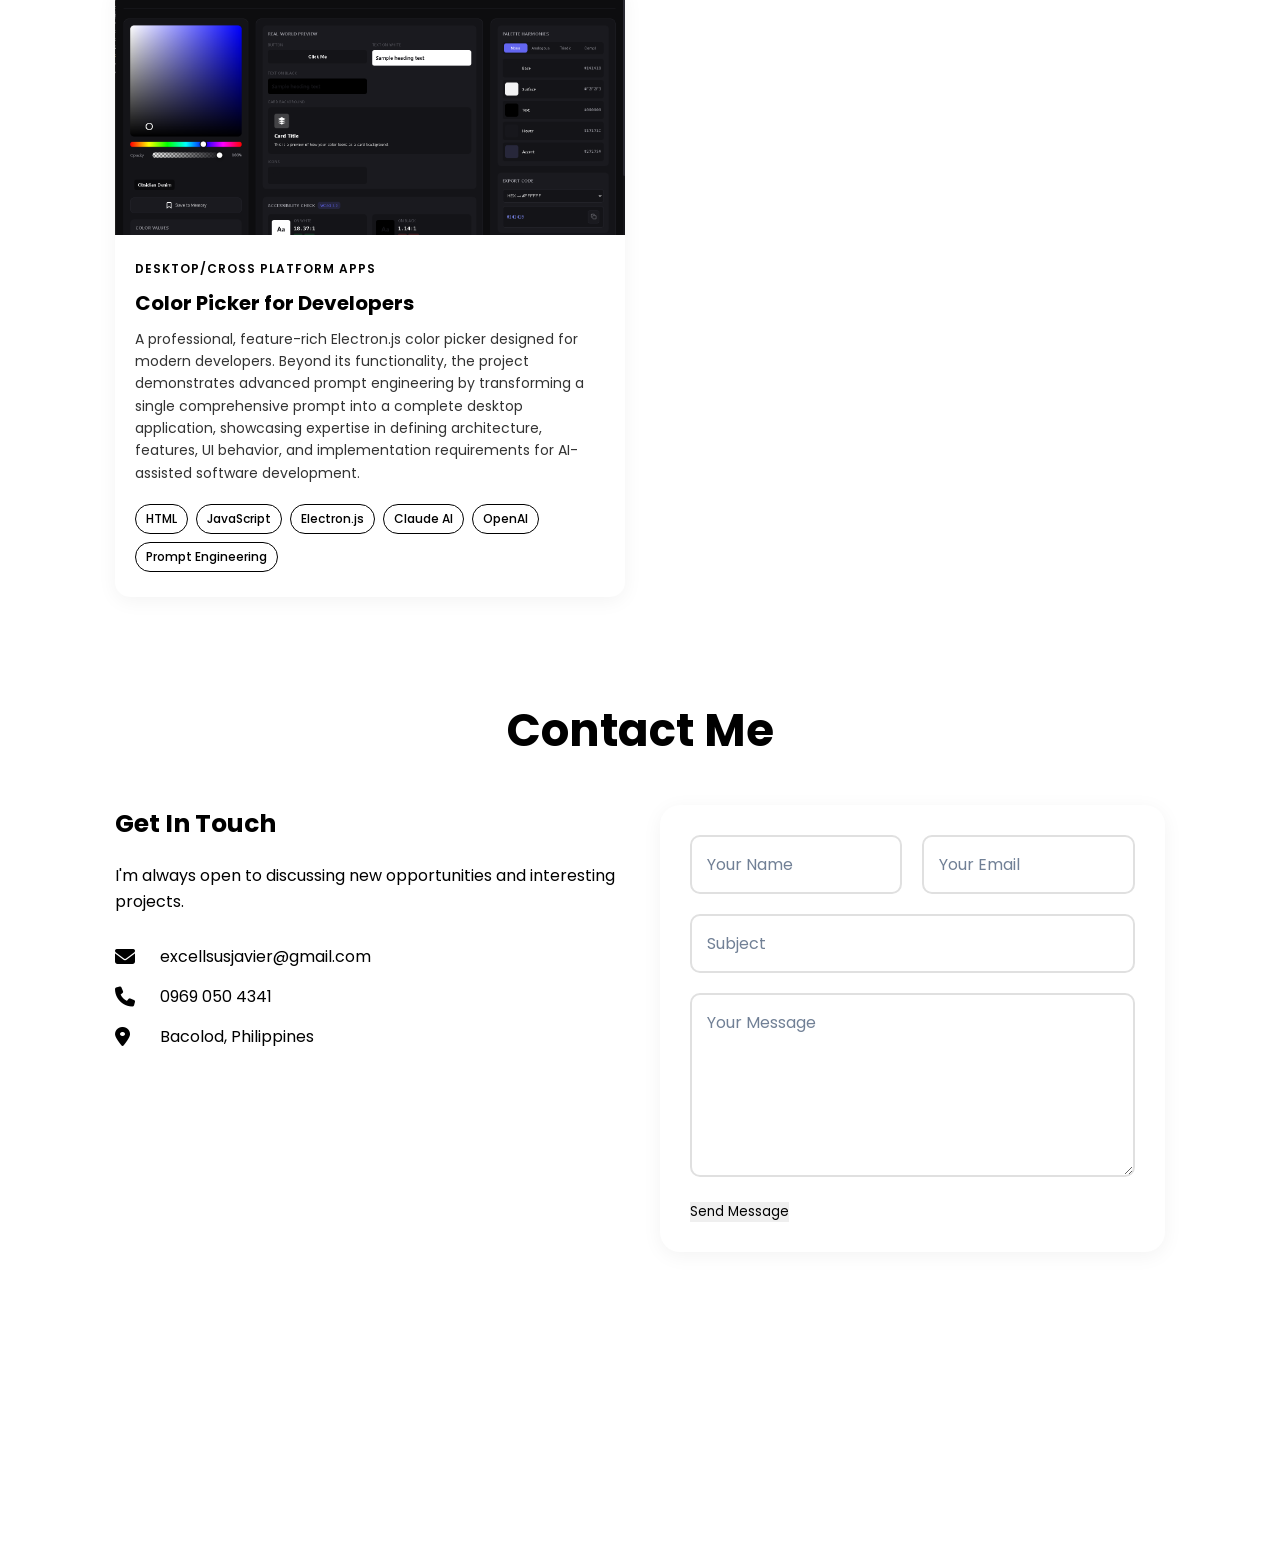
==== commit f8a4ae97: "Update portfolio homepage slideshow" ====
--- a/index.html
+++ b/index.html
@@ -41,11 +41,16 @@
             </div>
         </div>
         <div class="home-right">
-            <div class="watermark-brand">
+            <!-- <div class="watermark-brand">
                 PORTFOLIO<br><span>WEBSITE</span>
-            </div>
-            <div class="dots-nav">
-                <span></span><span></span><span></span><span></span><span></span><span></span>
+            </div> -->
+            <div class="dots-nav" aria-label="Hero image navigation">
+                <button type="button" class="dot is-active" aria-label="Show slide 1" aria-current="true"></button>
+                <button type="button" class="dot" aria-label="Show slide 2"></button>
+                <button type="button" class="dot" aria-label="Show slide 3"></button>
+                <button type="button" class="dot" aria-label="Show slide 4"></button>
+                <button type="button" class="dot" aria-label="Show slide 5"></button>
+                <button type="button" class="dot" aria-label="Show slide 6"></button>
             </div>
             <div class="hero-slideshow" aria-label="Hero image slideshow">
                 <img src="image.png" alt="J.J Javier portrait" class="hero-image is-active">
--- a/style.css
+++ b/style.css
@@ -24,9 +24,11 @@
     --color-text: #000000;
     --color-text-muted: #333333;
     --color-hover: #ffffff;
-    --color-accent: #ff4747;
+    --color-accent: #d9d9d9;
     --color-muted: #e0e0e0;
     --color-muted-2: #718096;
+    --color-dot-off: #111111;
+    --color-dot-on: #f4f4f4;
     --shadow-card: 0 4px 20px rgba(0, 0, 0, 0.05);
     --shadow-hover: 0 8px 30px rgba(0, 0, 0, 0.1);
 }
@@ -331,19 +333,32 @@
     flex-direction: column;
     gap: 1.5rem;
     z-index: 10;
-}
-
-.dots-nav span {
+    pointer-events: auto;
+}
+
+.dots-nav .dot {
     width: 1.5rem;
     height: 1.5rem;
-    background: #000;
+    background: var(--color-dot-off);
     border-radius: 50%;
     cursor: pointer;
-    transition: 0.3s;
-}
-
-.dots-nav span:hover {
-    background: var(--color-accent);
+    transition: transform 0.3s ease, background-color 0.3s ease, box-shadow 0.3s ease, border-color 0.3s ease;
+    border: 2px solid rgba(17, 17, 17, 0.15);
+    padding: 0;
+    display: block;
+    box-shadow: inset 0 0 0 1px rgba(255, 255, 255, 0.25);
+}
+
+.dots-nav .dot:hover {
+    background: #2a2a2a;
+    transform: scale(1.15);
+}
+
+.dots-nav .dot.is-active {
+    background: var(--color-dot-on);
+    border-color: rgba(17, 17, 17, 0.35);
+    box-shadow: 0 0 0 4px rgba(17, 17, 17, 0.08);
+    transform: scale(1.2);
 }
 
 @media(max-width: 995px) {
